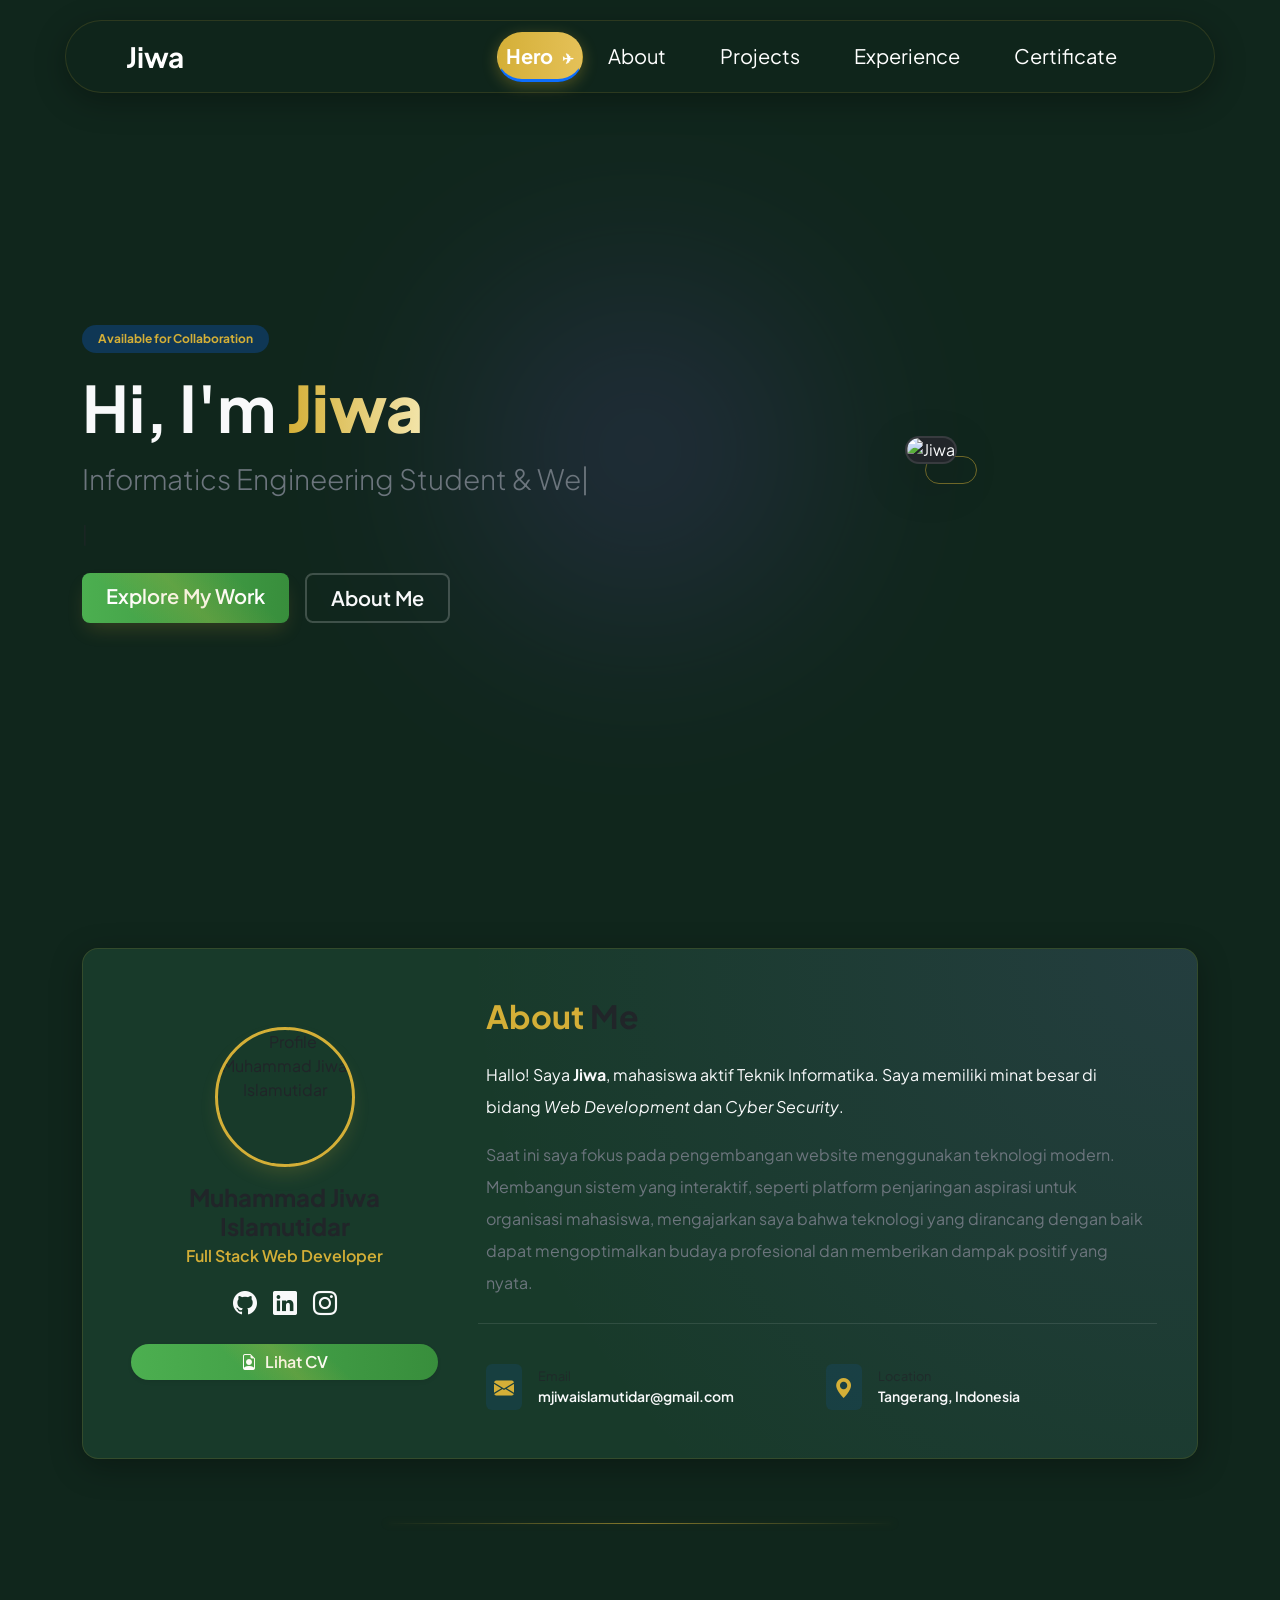
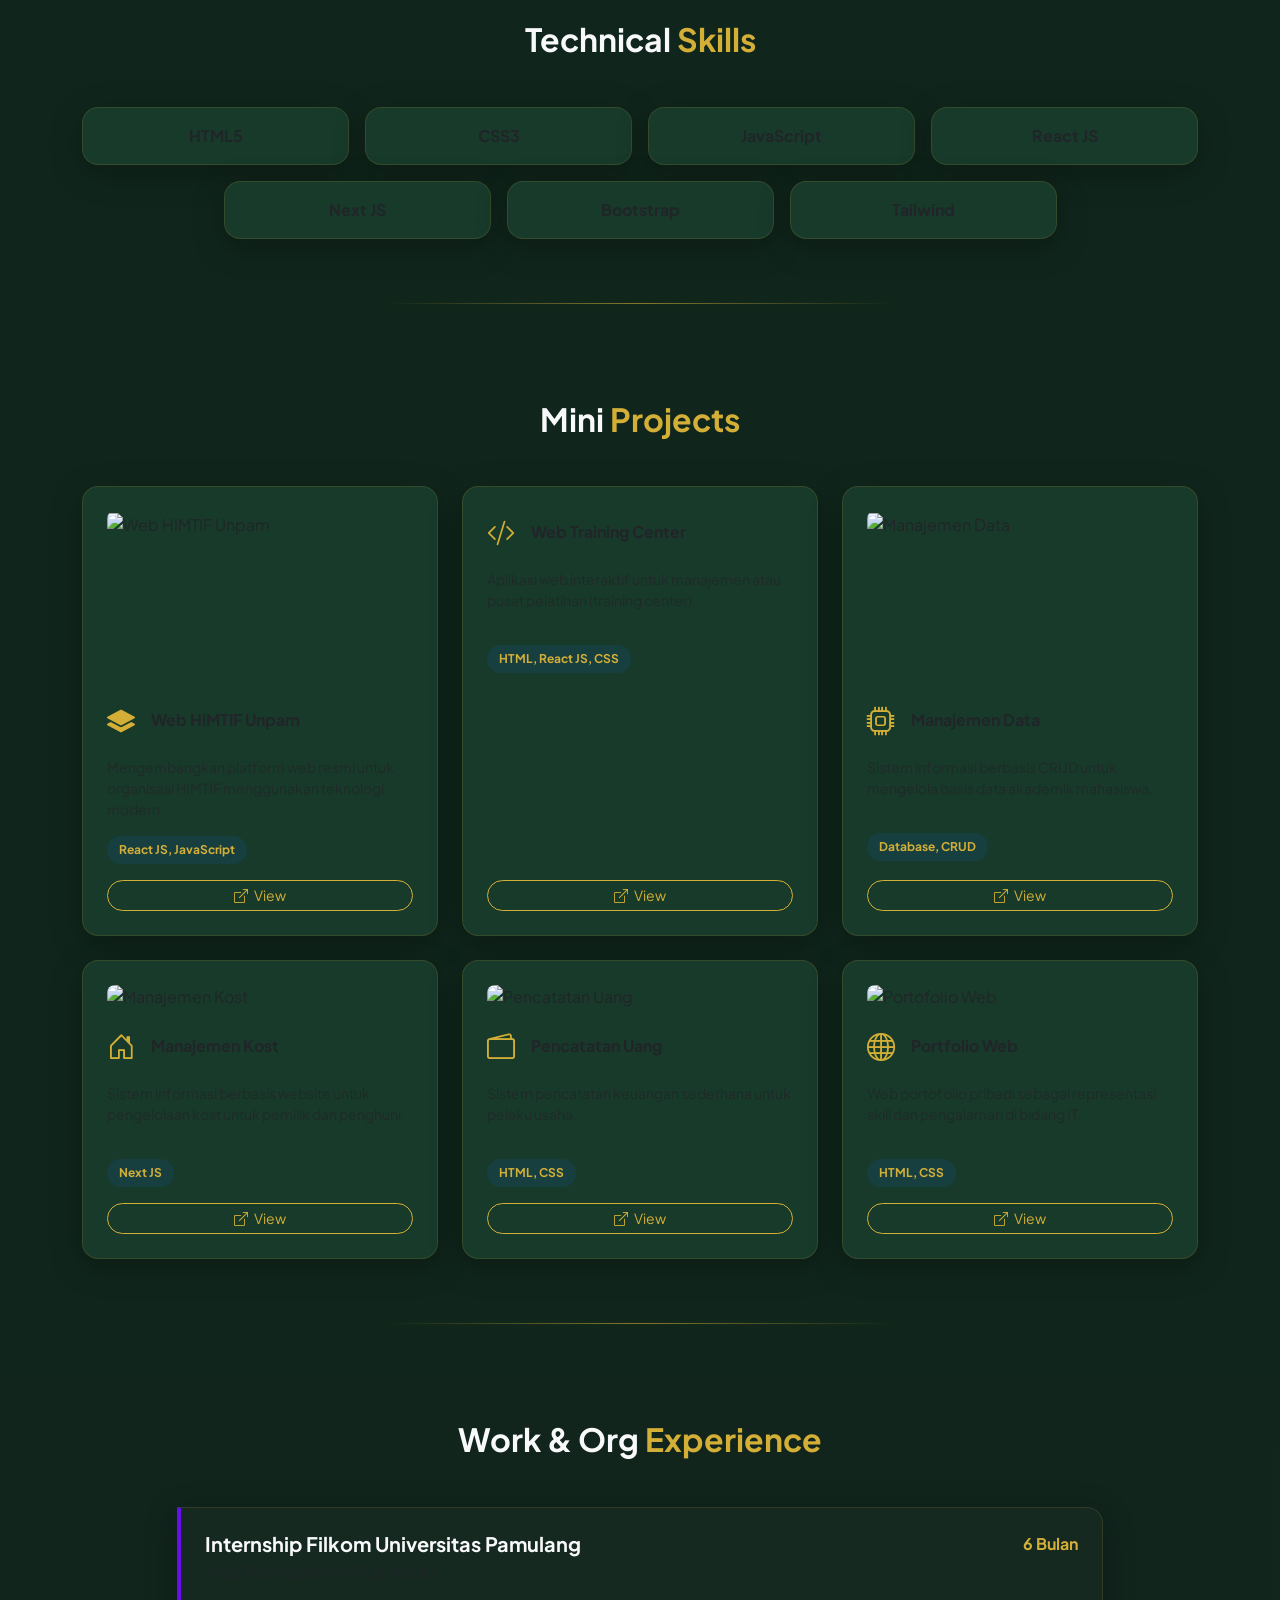
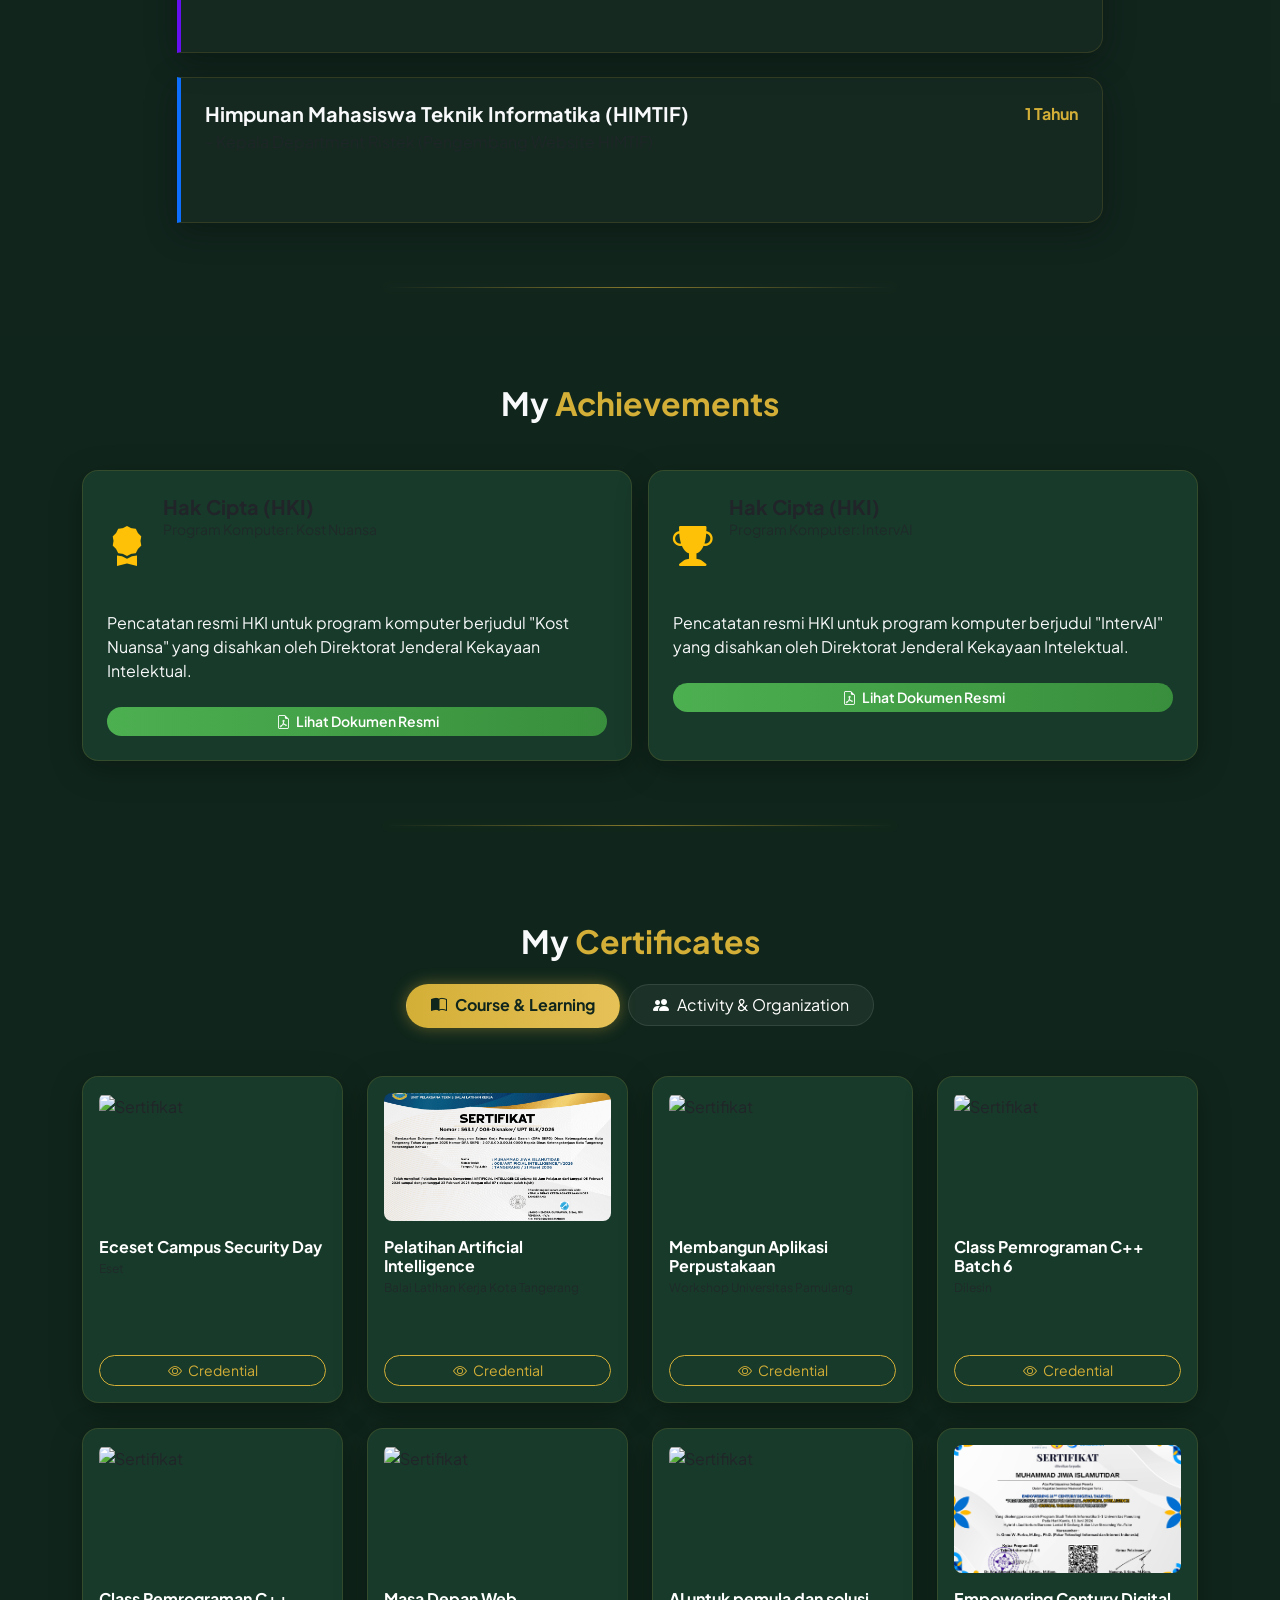
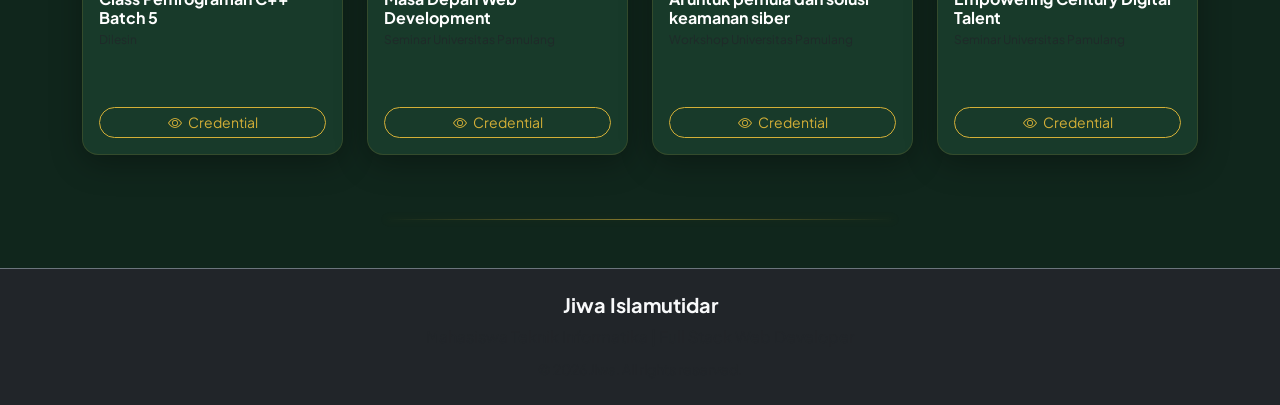
==== index.html @ 3f1ae032 "update" ====
<!DOCTYPE html>
<html lang="en">
<head>
    <script type="application/ld+json">
{
  "@context": "https://schema.org",
  "@type": "Person",
  "name": "Muhammad Jiwa Islamutidar",
  "url": "https://portfolio-jiwa.vercel.app/",
  "image": "https://portfolio-jiwa.vercel.app/images/foto-profil.jpg",
  "sameAs": [
    "https://www.linkedin.com/in/username-kamu",
    "https://github.com/Jiwa2",
    "https://instagram.com/username-kamu"
  ],
  "jobTitle": "Informatics Engineering Student & Web Developer",
  "worksFor": {
    "@type": "Organization",
    "name": "Universitas Pamulang"
  }
}
</script>
    <meta charset="UTF-8">
    <meta name="viewport" content="width=device-width, initial-scale=1.0">
    <meta name="description" content="Portofolio resmi Muhammad Jiwa Islamutidar, mahasiswa Teknik Informatika Universitas Pamulang. Menampilkan proyek web development, sertifikat, dan keahlian IT.">
    <meta name="keywords" content="Muhammad Jiwa Islamutidar, Portofolio Muhammad Jiwa Islamutidar, Web Developer, HIMTIF Unpam, Teknik Informatika">
    <title>Muhammad Jiwa Islamutidar</title>
    <link rel="icon" type="image/png" href="images/Jw.png">
    <link href="https://cdn.jsdelivr.net/npm/bootstrap@5.1.3/dist/css/bootstrap.min.css" rel="stylesheet" integrity="sha384-1BmE4kWBq78iYhFldvKuhfTAU6auU8tT94WrHftjDbrCEXSU1oBoqyl2QvZ6jIW3" crossorigin="anonymous">
    <link rel="stylesheet" href="https://cdnjs.cloudflare.com/ajax/libs/font-awesome/6.0.0/css/all.min.css">
    <link rel="stylesheet" href="https://cdn.jsdelivr.net/npm/bootstrap-icons@1.8.1/font/bootstrap-icons.css">  
    <link rel="preconnect" href="https://fonts.googleapis.com">
    <link rel="preconnect" href="https://fonts.gstatic.com" crossorigin>
    <link href="https://fonts.googleapis.com/css2?family=Plus+Jakarta+Sans:wght@300;400;500;600;700;800&display=swap" rel="stylesheet">
    <link rel="stylesheet" href="style.css">
    <link href="https://unpkg.com/aos@2.3.4/dist/aos.css" rel="stylesheet">
    
    <style>
        html {
            scroll-behavior: smooth;
        }
        body {
            background-color: #1a191d; /* Fallback warna gelap */
        }
        .nav-link.active {
            border-bottom: 3px solid #0d6efd;
            color: #fff !important;
        }
        .hero-text {
            animation: fadeInUp 1s ease-out;
        }
        .hero-img {
            animation: fadeInRight 1.5s ease-out;
        }
        @keyframes fadeInUp {
            from { opacity: 0; transform: translateY(30px); }
            to { opacity: 1; transform: translateY(0); }
        }
        @keyframes fadeInRight {
            from { opacity: 0; transform: translateX(30px); }
            to { opacity: 1; transform: translateX(0); }
        }
        .marquee-container {
            overflow: hidden;
            position: relative;
            width: 100%;
        }
        .marquee-content {
            display: flex;
            gap: 2rem;
            animation: scroll-left 12s linear infinite;
        }
        .marquee-content.reverse {
            animation: scroll-right 12s linear infinite;
        }
        .sertif-item {
            width: 300px;
            height: auto;
            border-radius: 12px;
            box-shadow: 0 4px 10px rgba(0,0,0,0.2);
            transition: transform 0.3s ease;
        }
        .sertif-item:hover {
            transform: scale(1.05);
        }
        @keyframes scroll-left {
            0% { transform: translateX(0%); }
            100% { transform: translateX(-50%); }
        }
        @keyframes scroll-right {
            0% { transform: translateX(-50%); }
            100% { transform: translateX(0%); }
        }
        .card-hover {
            transition: transform 0.3s ease, box-shadow 0.3s ease;
            background: rgba(255, 255, 255, 0.05);
            border: 1px solid rgba(255, 255, 255, 0.1);
            border-radius: 1rem;
        }
        .card-hover:hover {
            transform: translateY(-5px);
            box-shadow: 0 10px 30px rgba(13, 110, 253, 0.2);
            border-color: #0d6efd;
        }

    </style>
</head>
<body class="dark-theme text-light" data-bs-spy="scroll" data-bs-target="#navbar-example" data-bs-offset="100" tabindex="0">
<div id="progress-bar"></div>
    <nav id="navbar-example" class="navbar navbar-expand-lg navbar-dark fixed-top">
    <div class="container">
        <a class="navbar-brand fs-3 ms-md-4" href="/"><strong>Jiwa</strong></a>
        <button class="navbar-toggler" type="button" data-bs-toggle="collapse" data-bs-target="#navbarSupportedContent" aria-controls="navbarSupportedContent" aria-expanded="false" aria-label="Toggle navigation">
            <span class="navbar-toggler-icon"></span>
        </button>
        <div class="collapse navbar-collapse" id="navbarSupportedContent">
            <ul class="navbar-nav ms-auto mb-2 mb-lg-0 me-md-4">
                <li class="nav-item mx-2">
                    <a class="nav-link fs-5" href="#hero">Hero <span class="plane-icon">✈</span></a>
                </li>
                <li class="nav-item mx-2">
                    <a class="nav-link fs-5" href="#about">About <span class="plane-icon">✈</span></a>
                </li>
                <li class="nav-item mx-2">
                    <a class="nav-link fs-5" href="#projects">Projects <span class="plane-icon">✈</span></a>
                </li>
                <li class="nav-item mx-2">
                    <a class="nav-link fs-5" href="#experience">Experience <span class="plane-icon">✈</span></a>
                </li>
                <li class="nav-item mx-2">
                    <a class="nav-link fs-5" href="#sertificate">Certificate <span class="plane-icon">✈</span></a>
                </li>
                <!-- TOMBOL UBAH TEMA
                <button id="theme-toggle" class="btn border-0 p-2 ms-2">
                <i id="theme-icon" class="bi bi-moon-stars-fill text-warning"></i>
                </button>
                -->
            </ul>
        </div>
    </div>
</nav>

<section id="hero" class="min-vh-100 d-flex align-items-center position-relative overflow-hidden pt-5">
    <div class="position-absolute top-50 start-50 translate-middle" 
         style="width: 300px; height: 300px; background: #8b5cf6; filter: blur(120px); z-index: -1; opacity: 0.2; border-radius: 50%; pointer-events: none;">
    </div>

    <div class="container">
        <div class="row align-items-center text-center text-md-start g-5">
            <div class="col-md-6 hero-text" data-aos="fade-right" data-aos-duration="1000">
                <span class="badge bg-primary bg-opacity-25 text-primary px-3 py-2 mb-3 rounded-pill">Available for Collaboration</span>
                <h1 class="display-3 fw-bold mb-3">
                    Hi, I'm <span class="text-gradient">Jiwa</span>
                </h1>
                <h2 id="typed-title" class="h3 fw-light text-secondary mb-4"></h2>
               <p id="typed-text" class="lead text-muted mb-4 pe-md-5"></p>
                <div class="d-flex flex-column flex-sm-row gap-3 justify-content-center justify-content-md-start">
                    <a href="#projects" class="btn btn-primary btn-lg px-4 shadow-primary btn-glow">Explore My Work</a>
                    <a href="#about" class="btn btn-outline-light btn-lg px-4">About Me</a>
                </div>
            </div>
            
            <div class="col-md-6 text-center mt-5 mt-md-0" data-aos="fade-left" data-aos-duration="1000">
            <div class="position-relative d-inline-block">
                <div class="d-none d-md-block position-absolute top-0 start-0 w-100 h-100 border border-primary opacity-50 rounded-4" style="transform: translate(20px, 20px); z-index: -1;"></div>
                
                <img src="images/mukapakealmet.png" alt="Jiwa" class="img-fluid rounded-4 shadow-lg bg-dark" style="max-width: 250px; border: 2px solid rgba(255,255,255,0.1);">
            </div>
</div>
        </div>
    </div>
</section>

<section id="about" class="py-5 section-divider" data-aos="fade-up" data-aos-duration="1000">
    <div class="container">
        <!-- Menyatukan semuanya dalam 1 Glass Card -->
        <div class="card p-4 p-md-5 glass-card overflow-hidden position-relative">
            <!-- Dekorasi gradient opsional di dalam card -->
            <div class="position-absolute top-0 start-0 w-100 h-100" style="background: radial-gradient(circle at top right, rgba(139, 92, 246, 0.1), transparent 60%); z-index: 0;"></div>
            
            <div class="row g-4 g-lg-5 align-items-center position-relative" style="z-index: 1;">
                
                <!-- Bagian Kiri: Profil & CV (Compact di mobile, lebar di desktop) -->
                <div class="col-12 col-lg-4 text-center border-end-lg pb-4 pb-lg-0" style="border-color: rgba(255,255,255,0.1) !important;">
                    <img src="images/pakebatik.jpg" 
                         alt="Profile Muhammad Jiwa Islamutidar" 
                         class="rounded-circle mb-3 border border-primary border-3 shadow-primary mx-auto d-block" 
                         style="width: 140px; height: 140px; object-fit: cover;">
                    
                    <h4 class="fw-bold mb-1">Muhammad Jiwa Islamutidar</h4>
                    <p class="text-primary mb-3 fw-semibold">Full Stack Web Developer</p>
                    
                    <div class="d-flex justify-content-center gap-3 mb-4">
                        <a href="https://github.com/mjiwa" class="text-light fs-4"><i class="bi bi-github"></i></a>
                        <a href="https://www.linkedin.com/in/muhammad-jiwa-islamutidar" class="text-light fs-4"><i class="bi bi-linkedin"></i></a>
                        <a href="https://www.instagram.com/mjiwa_" class="text-light fs-4"><i class="bi bi-instagram"></i></a>
                    </div>
                    
                    <a href="images/CV - Muhammad Jiwa Islamutidar.pdf" target="_blank" class="btn btn-primary w-100 rounded-pill btn-glow shadow-sm">
                        <i class="bi bi-file-earmark-person me-2"></i>Lihat CV
                    </a>
                </div>

                <!-- Bagian Kanan: Teks Deskripsi & Kontak -->
                <div class="col-12 col-lg-8 text-center text-lg-start">
                    <h2 class="fw-bold mb-4">
                        <span class="text-primary">About</span> Me
                    </h2>
                    <div class="fs-6 lh-lg mb-4">
                        <p class="text-light">
                            Hallo! Saya <strong>Jiwa</strong>, mahasiswa aktif Teknik Informatika. Saya memiliki minat besar di bidang <em>Web Development</em> dan <em>Cyber Security</em>. 
                        </p>
                        <p class="text-secondary">
                            Saat ini saya fokus pada pengembangan website menggunakan teknologi modern. Membangun sistem yang interaktif, seperti platform penjaringan aspirasi untuk organisasi mahasiswa, mengajarkan saya bahwa teknologi yang dirancang dengan baik dapat mengoptimalkan budaya profesional dan memberikan dampak positif yang nyata.
                        </p>
                    </div>
                    
                    <!-- Info Kontak diletakkan rapi di bawah deskripsi -->
                    <div class="row g-3 text-start small border-top pt-4 mt-2" style="border-color: rgba(255,255,255,0.1) !important;">
                        <div class="col-12 col-sm-6">
                            <div class="d-flex align-items-center">
                                <div class="bg-primary bg-opacity-10 p-2 rounded text-primary me-3">
                                    <i class="bi bi-envelope-fill fs-5"></i>
                                </div>
                                <div>
                                    <span class="text-muted d-block" style="font-size: 0.8rem;">Email</span>
                                    <span class="fw-semibold text-light">mjiwaislamutidar@gmail.com</span>
                                </div>
                            </div>
                        </div>
                        <div class="col-12 col-sm-6">
                            <div class="d-flex align-items-center mt-3 mt-sm-0">
                                <div class="bg-primary bg-opacity-10 p-2 rounded text-primary me-3">
                                    <i class="bi bi-geo-alt-fill fs-5"></i>
                                </div>
                                <div>
                                    <span class="text-muted d-block" style="font-size: 0.8rem;">Location</span>
                                    <span class="fw-semibold text-light">Tangerang, Indonesia</span>
                                </div>
                            </div>
                        </div>
                    </div>
                </div>
                
            </div>
        </div>
    </div>
</section>

<section id="skills" class="py-5 section-divider">
    <div class="container">
        <h2 class="fw-bold text-center mb-5">Technical <span class="text-primary">Skills</span></h2>
        <div class="row g-3 justify-content-center">
            <div class="col-6 col-md-3"><div class="card glass-card skill-card p-3 text-center fw-bold">HTML5</div></div>
            <div class="col-6 col-md-3"><div class="card glass-card skill-card p-3 text-center fw-bold">CSS3</div></div>
            <div class="col-6 col-md-3"><div class="card glass-card skill-card p-3 text-center fw-bold">JavaScript</div></div>
            <div class="col-6 col-md-3"><div class="card glass-card skill-card p-3 text-center fw-bold">React JS</div></div>
            <div class="col-6 col-md-3"><div class="card glass-card skill-card p-3 text-center fw-bold">Next JS</div></div>
            <div class="col-6 col-md-3"><div class="card glass-card skill-card p-3 text-center fw-bold">Bootstrap</div></div>
            <div class="col-6 col-md-3"><div class="card glass-card skill-card p-3 text-center fw-bold">Tailwind</div></div>
        </div>
    </div>
</section>

<section id="projects" class="py-5 section-divider">
    <div class="container">
        <h2 class="fw-bold text-center mb-5" data-aos="fade-up" data-aos-duration="1000">Mini <span class="text-primary">Projects</span></h2>
        
        <div class="row g-2 g-md-4">
            
            <div class="col-6 col-md-6 col-lg-4" data-aos="fade-up" data-aos-delay="100" data-aos-duration="1000">
                <div class="card p-3 p-md-4 h-100 glass-card d-flex flex-column justify-content-between" data-tilt data-tilt-max="6" data-tilt-glare="true" data-tilt-max-glare="0.15">
                    <div>
                        
                        <div class="project-img-wrapper">
                            <img src="images/himtif.png" alt="Web HIMTIF Unpam">
                        </div>

                        <div class="d-flex align-items-center mb-3">
                            <i class="bi bi-layers-fill text-primary fs-3 me-2 me-md-3"></i>
                            <h5 class="fw-bold mb-0 fs-6 fs-md-5">Web HIMTIF Unpam</h5>
                        </div>
                        <p class="text-muted small d-none d-sm-block">Mengembangkan platform web resmi untuk organisasi HIMTIF menggunakan teknologi modern.</p>
                        <span class="badge bg-primary bg-opacity-10 text-primary mb-3 small-badge">React JS, JavaScript</span>
                    </div>
                    <a href="https://himtifunpam.com/" target="_blank" class="btn btn-outline-primary btn-sm rounded-pill px-2 px-md-3">
                        <i class="bi bi-box-arrow-up-right me-1"></i> View
                    </a>
                </div>
            </div>

            <div class="col-6 col-md-6 col-lg-4" data-aos="fade-up" data-aos-delay="200" data-aos-duration="1000">
                <div class="card p-3 p-md-4 h-100 glass-card d-flex flex-column justify-content-between" data-tilt data-tilt-max="6" data-tilt-glare="true" data-tilt-max-glare="0.15">
                    <div>
                        <div class="d-flex align-items-center mb-3">
                            <i class="bi bi-code-slash text-primary fs-3 me-2 me-md-3"></i>
                            <h5 class="fw-bold mb-0 fs-6 fs-md-5">Web Training Center</h5>
                        </div>
                        <p class="text-muted small d-none d-sm-block">Aplikasi web interaktif untuk manajemen atau pusat pelatihan (training center).</p>
                        <span class="badge bg-primary bg-opacity-10 text-primary mb-3 small-badge">HTML, React JS, CSS</span>
                    </div>
                    <a href="#" target="_blank" class="btn btn-outline-primary btn-sm rounded-pill px-2 px-md-3">
                        <i class="bi bi-box-arrow-up-right me-1"></i> View
                    </a>
                </div>
            </div>

            <div class="col-6 col-md-6 col-lg-4" data-aos="fade-up" data-aos-delay="300" data-aos-duration="1000">
                <div class="card p-3 p-md-4 h-100 glass-card d-flex flex-column justify-content-between" data-tilt data-tilt-max="6" data-tilt-glare="true" data-tilt-max-glare="0.15">
                    <div>

                        <div class="project-img-wrapper">
                            <img src="images/MANAJEMEN DATA.png" alt="Manajemen Data">
                        </div>
                        <div class="d-flex align-items-center mb-3">
                            <i class="bi bi-cpu text-primary fs-3 me-2 me-md-3"></i>
                            <h5 class="fw-bold mb-0 fs-6 fs-md-5">Manajemen Data</h5>
                        </div>
                        <p class="text-muted small d-none d-sm-block">Sistem informasi berbasis CRUD untuk mengelola basis data akademik mahasiswa.</p>
                        <span class="badge bg-primary bg-opacity-10 text-primary mb-3 small-badge">Database, CRUD</span>
                    </div>
                    <a href="https://sistem-manajemen-mahasiswa-eqnx.vercel.app/" target="_blank" class="btn btn-outline-primary btn-sm rounded-pill px-2 px-md-3">
                        <i class="bi bi-box-arrow-up-right me-1"></i> View
                    </a>
                </div>
            </div>

            <div class="col-6 col-md-6 col-lg-4" data-aos="fade-up" data-aos-delay="100" data-aos-duration="1000">
                <div class="card p-3 p-md-4 h-100 glass-card d-flex flex-column justify-content-between" data-tilt data-tilt-max="6" data-tilt-glare="true" data-tilt-max-glare="0.15">
                    <div>
                        <div>
                            <img src="images/manajemen kost.png" alt="Manajemen Kost" class="img-fluid mb-3 rounded-3">
                        </div>
                        <div class="d-flex align-items-center mb-3">
                            <i class="bi bi-house-door text-primary fs-3 me-2 me-md-3"></i>
                            <h5 class="fw-bold mb-0 fs-6 fs-md-5">Manajemen Kost</h5>
                        </div>
                        <p class="text-muted small d-none d-sm-block">Sistem informasi berbasis website untuk pengelolaan kost untuk pemilik dan penghuni.</p>
                        <span class="badge bg-primary bg-opacity-10 text-primary mb-3 small-badge">Next JS</span>
                    </div>
                    <a href="https://project-kost.vercel.app" target="_blank" class="btn btn-outline-primary btn-sm rounded-pill px-2 px-md-3">
                        <i class="bi bi-box-arrow-up-right me-1"></i> View
                    </a>
                </div>
            </div>

            <div class="col-6 col-md-6 col-lg-4" data-aos="fade-up" data-aos-delay="200" data-aos-duration="1000">
                <div class="card p-3 p-md-4 h-100 glass-card d-flex flex-column justify-content-between" data-tilt data-tilt-max="6" data-tilt-glare="true" data-tilt-max-glare="0.15">
                    <div>
                        <div>
                            <img src="images/manajemen keuangan.png" alt="Pencatatan Uang" class="img-fluid mb-3 rounded-3">
                        </div>
                        <div class="d-flex align-items-center mb-3">
                            <i class="bi bi-wallet2 text-primary fs-3 me-2 me-md-3"></i>
                            <h5 class="fw-bold mb-0 fs-6 fs-md-5">Pencatatan Uang</h5>
                        </div>
                        <p class="text-muted small d-none d-sm-block">Sistem pencatatan keuangan sederhana untuk pelaku usaha.</p>
                        <span class="badge bg-primary bg-opacity-10 text-primary mb-3 small-badge">HTML, CSS</span>
                    </div>
                    <a href="https://manajemen-mahasiswa-auce.vercel.app/" target="_blank" class="btn btn-outline-primary btn-sm rounded-pill px-2 px-md-3">
                        <i class="bi bi-box-arrow-up-right me-1"></i> View
                    </a>
                </div>
            </div>

            <div class="col-6 col-md-6 col-lg-4" data-aos="fade-up" data-aos-delay="300" data-aos-duration="1000">
                <div class="card p-3 p-md-4 h-100 glass-card d-flex flex-column justify-content-between" data-tilt data-tilt-max="6" data-tilt-glare="true" data-tilt-max-glare="0.15">
                    <div>
                        <div>
                            <img src="images/portofolio.png" alt="Portofolio Web" class="img-fluid mb-3 rounded-3">
                        </div>
                        <div class="d-flex align-items-center mb-3">
                            <i class="bi bi-globe text-primary fs-3 me-2 me-md-3"></i>
                            <h5 class="fw-bold mb-0 fs-6 fs-md-5">Portfolio Web</h5>
                        </div>
                        <p class="text-muted small d-none d-sm-block">Web portofolio pribadi sebagai representasi skill dan pengalaman di bidang IT.</p>
                        <span class="badge bg-primary bg-opacity-10 text-primary mb-3 small-badge">HTML, CSS</span>
                    </div>
                    <a href="https://portfolio-jiwa.vercel.app/" target="_blank" class="btn btn-outline-primary btn-sm rounded-pill px-2 px-md-3">
                        <i class="bi bi-box-arrow-up-right me-1"></i> View
                    </a>
                </div>
            </div>

        </div>
    </div>
</section>    

<section id="experience" class="py-5 bg-opacity-10 bg-dark shadow-inner section-divider" style="background-color: #151417;">
    <div class="container">
        <h2 class="fw-bold text-center mb-5">Work & Org <span class="text-primary">Experience</span></h2>
        <div class="row g-4 justify-content-center">
            <div class="col-md-10">
                <div class="card p-4 mb-4" style="background: rgba(255,255,255,0.02); border-left: 4px solid #6610f2; border-radius: 0 1rem 1rem 0;">
                    <div class="d-flex justify-content-between flex-wrap">
                        <h5 class="fw-bold text-light mb-1">Internship Filkom Universitas Pamulang</h5>
                        <span class="text-primary fw-bold">6 Bulan</span>
                    </div>
                    <p class="text-muted italic mb-2">Web Development (Full Stack)</p>
                </div>
                <div class="card p-4" style="background: rgba(255,255,255,0.02); border-left: 4px solid #0d6efd; border-radius: 0 1rem 1rem 0;">
                    <div class="d-flex justify-content-between flex-wrap">
                        <h5 class="fw-bold text-light mb-1">Himpunan Mahasiswa Teknik Informatika (HIMTIF)</h5>
                        <span class="text-primary fw-bold">1 Tahun</span>
                    </div>
                    <p class="text-muted italic mb-2">- Kepala Department Ristek (Pengembang Website HIMTIF)</p>
                </div>
            </div>
        </div>
    </div>
</section>

<section id="achievment" class="py-5 section-divider" data-aos="fade-up" data-aos-duration="1000">
    <div class="container">
        <h2 class="text-center mb-5 fw-bold">My <span class="text-primary">Achievements</span></h2>
        
        <!-- Perbaikan 1: Gunakan g-3 atau g-4 untuk jarak antar card saat sebelahan -->
        <div class="row justify-content-center g-3">
            
            <!-- CARD 1: Masuk ke kolom pertama -->
            <div class="col-12 col-md-6">
                <div class="card glass-card p-4 border-primary h-100">
                    <div class="d-flex align-items-center mb-3">
                        <i class="bi bi-award-fill text-warning fs-1 me-3"></i>
                        <div>
                            <h5 class="fw-bold mb-0">Hak Cipta (HKI)</h5>
                            <p class="text-muted small">Program Komputer: Kost Nuansa</p>
                        </div>
                    </div>
                    <p class="text-light">
                        Pencatatan resmi HKI untuk program komputer berjudul "Kost Nuansa" yang disahkan oleh Direktorat Jenderal Kekayaan Intelektual.
                    </p>
                    <a href="images/haki.pdf" target="_blank" class="btn btn-primary btn-sm rounded-pill mt-2">
                        <i class="bi bi-file-earmark-pdf me-1"></i> Lihat Dokumen Resmi
                    </a>
                </div>
            </div>

            <!-- CARD 2: Masuk ke kolom kedua (Ganti mt-4 jadi h-100 agar tinggi card sejajar otomatis) -->
            <div class="col-12 col-md-6">
                <div class="card glass-card p-4 border-primary h-100">
                    <div class="d-flex align-items-center mb-3">
                        <i class="bi bi-trophy-fill text-warning fs-1 me-3"></i>
                        <div>
                            <h5 class="fw-bold mb-0">Hak Cipta (HKI)</h5>
                            <p class="text-muted small">Program Komputer: IntervAI</p>
                        </div>
                    </div>
                    <p class="text-light">
                        Pencatatan resmi HKI untuk program komputer berjudul "IntervAI" yang disahkan oleh Direktorat Jenderal Kekayaan Intelektual.
                    </p>
                    <a href="images/intervai.pdf" target="_blank" class="btn btn-primary btn-sm rounded-pill mt-2">
                        <i class="bi bi-file-earmark-pdf me-1"></i> Lihat Dokumen Resmi
                    </a>
                </div>
            </div>

        </div>
    </div>
</section>

<section id="sertificate" class="py-5 section-divider">
    <div class="container">
        <h2 class="text-center mb-4 fw-bold" data-aos="fade-up" data-aos-duration="1000">My <span class="text-primary">Certificates</span></h2>
        
        <ul class="nav nav-pills justify-content-center mb-5 gap-2" id="certTab" role="tablist" data-aos="fade-up" data-aos-delay="100" data-aos-duration="1000">
            <li class="nav-item" role="presentation">
                <button class="nav-link active rounded-pill px-4" id="learning-tab" data-bs-toggle="tab" data-bs-target="#learning" type="button" role="tab" aria-controls="learning" aria-selected="true">
                    <i class="bi bi-book-half me-2"></i>Course & Learning
                </button>
            </li>
            <li class="nav-item" role="presentation">
                <button class="nav-link rounded-pill px-4" id="activity-tab" data-bs-toggle="tab" data-bs-target="#activity" type="button" role="tab" aria-controls="activity" aria-selected="false">
                    <i class="bi bi-people-fill me-2"></i>Activity & Organization
                </button>
            </li>
        </ul>

        <div class="tab-content" id="certTabContent">
            
            <div class="tab-pane fade show active" id="learning" role="tabpanel" aria-labelledby="learning-tab">
                <div class="row g-3 g-md-4">
                    
                    <div class="col-6 col-md-4 col-lg-3" data-aos="zoom-in-up" data-aos-delay="100" data-aos-duration="1000">
                        <div class="card p-3 h-100 glass-card d-flex flex-column justify-content-between" data-tilt data-tilt-max="6" data-tilt-glare="true" data-tilt-max-glare="0.15">
                            <div>
                                <div class="project-img-wrapper">
                                    <img src="images/eceset.png" alt="Sertifikat">
                                </div>
                                <h6 class="fw-bold mb-1 fs-6 text-white">Eceset Campus Security Day</h6>
                                <p class="text-muted small mb-2" style="font-size: 0.75rem;">Eset</p>
                            </div>
                                <button class="btn btn-outline-primary btn-sm rounded-pill w-100 mt-2" data-bs-toggle="modal" data-bs-target="#sertifModal" data-bs-img="images/eceset.png">
                                    <i class="bi bi-eye me-1"></i> Credential
                                </button>
                        </div>
                    </div>

                    <div class="col-6 col-md-4 col-lg-3" data-aos="zoom-in-up" data-aos-delay="100" data-aos-duration="1000">
                        <div class="card p-3 h-100 glass-card d-flex flex-column justify-content-between" data-tilt data-tilt-max="6" data-tilt-glare="true" data-tilt-max-glare="0.15">
                            <div>
                                <div class="project-img-wrapper">
                                    <img src="images/BLK.png" alt="Sertifikat">
                                </div>
                                <h6 class="fw-bold mb-1 fs-6 text-white">Pelatihan Artificial Intelligence</h6>
                                <p class="text-muted small mb-2" style="font-size: 0.75rem;">Balai Latihan Kerja Kota Tangerang</p>
                            </div>
                                <button class="btn btn-outline-primary btn-sm rounded-pill w-100 mt-2" data-bs-toggle="modal" data-bs-target="#sertifModal" data-bs-img="images/BLK.png">
                                    <i class="bi bi-eye me-1"></i> Credential
                                </button>
                        </div>
                    </div>

                    <div class="col-6 col-md-4 col-lg-3" data-aos="zoom-in-up" data-aos-delay="200" data-aos-duration="1000">
                        <div class="card p-3 h-100 glass-card d-flex flex-column justify-content-between" data-tilt data-tilt-max="6" data-tilt-glare="true" data-tilt-max-glare="0.15">
                            <div>
                                <div class="project-img-wrapper">
                                    <img src="images/perpus.jpg" alt="Sertifikat">
                                </div>
                                <h6 class="fw-bold mb-1 fs-6 text-white">Membangun Aplikasi Perpustakaan</h6>
                                <p class="text-muted small mb-2" style="font-size: 0.75rem;">Workshop Universitas Pamulang</p>
                            </div>
                            <button class="btn btn-outline-primary btn-sm rounded-pill w-100 mt-2" data-bs-toggle="modal" data-bs-target="#sertifModal" data-bs-img="images/perpus.jpg">
                                 <i class="bi bi-eye me-1"></i> Credential
                            </button>
                        </div>
                    </div>

                    <div class="col-6 col-md-4 col-lg-3" data-aos="zoom-in-up" data-aos-delay="200" data-aos-duration="1000">
                        <div class="card p-3 h-100 glass-card d-flex flex-column justify-content-between" data-tilt data-tilt-max="6" data-tilt-glare="true" data-tilt-max-glare="0.15">
                            <div>
                                <div class="project-img-wrapper">
                                    <img src="images/sertif2.jpg" alt="Sertifikat">
                                </div>
                                <h6 class="fw-bold mb-1 fs-6 text-white">Class Pemrograman C++ Batch 6</h6>
                                <p class="text-muted small mb-2" style="font-size: 0.75rem;">Dilesin</p>
                            </div>
                            <button class="btn btn-outline-primary btn-sm rounded-pill w-100 mt-2" data-bs-toggle="modal" data-bs-target="#sertifModal" data-bs-img="images/sertif2.jpg">
                                 <i class="bi bi-eye me-1"></i> Credential
                            </button>
                        </div>
                    </div>

                    <div class="col-6 col-md-4 col-lg-3" data-aos="zoom-in-up" data-aos-delay="200" data-aos-duration="1000">
                        <div class="card p-3 h-100 glass-card d-flex flex-column justify-content-between" data-tilt data-tilt-max="6" data-tilt-glare="true" data-tilt-max-glare="0.15">
                            <div>
                                <div class="project-img-wrapper">
                                    <img src="images/sertifcplusplus.jpg" alt="Sertifikat">
                                </div>
                                <h6 class="fw-bold mb-1 fs-6 text-white">Class Pemrograman C++ Batch 5</h6>
                                <p class="text-muted small mb-2" style="font-size: 0.75rem;">Dilesin</p>
                            </div>
                            <button class="btn btn-outline-primary btn-sm rounded-pill w-100 mt-2" data-bs-toggle="modal" data-bs-target="#sertifModal" data-bs-img="images/sertifcplusplus.jpg">
                                <i class="bi bi-eye me-1"></i> Credential
                            </button>
                        </div>
                    </div>

                    <div class="col-6 col-md-4 col-lg-3" data-aos="zoom-in-up" data-aos-delay="200" data-aos-duration="1000">
                        <div class="card p-3 h-100 glass-card d-flex flex-column justify-content-between" data-tilt data-tilt-max="6" data-tilt-glare="true" data-tilt-max-glare="0.15">
                            <div>
                                <div class="project-img-wrapper">
                                    <img src="images/ssemt2.jpg" alt="Sertifikat">
                                </div>
                                <h6 class="fw-bold mb-1 fs-6 text-white">Masa Depan Web Development</h6>
                                <p class="text-muted small mb-2" style="font-size: 0.75rem;">Seminar Universitas Pamulang</p>
                            </div>
                            <button class="btn btn-outline-primary btn-sm rounded-pill w-100 mt-2" data-bs-toggle="modal" data-bs-target="#sertifModal" data-bs-img="images/ssemt2.jpg">
                                <i class="bi bi-eye me-1"></i> Credential
                            </button>
                        </div>
                    </div>

                    <div class="col-6 col-md-4 col-lg-3" data-aos="zoom-in-up" data-aos-delay="200" data-aos-duration="1000">
                        <div class="card p-3 h-100 glass-card d-flex flex-column justify-content-between" data-tilt data-tilt-max="6" data-tilt-glare="true" data-tilt-max-glare="0.15">
                            <div>
                                <div class="project-img-wrapper">
                                    <img src="images/workshopsemt1.jpg" alt="Sertifikat">
                                </div>
                                <h6 class="fw-bold mb-1 fs-6 text-white">AI untuk pemula dan solusi keamanan siber</h6>
                                <p class="text-muted small mb-2" style="font-size: 0.75rem;">Workshop Universitas Pamulang</p>
                            </div>
                            <button class="btn btn-outline-primary btn-sm rounded-pill w-100 mt-2" data-bs-toggle="modal" data-bs-target="#sertifModal" data-bs-img="images/workshopsemt1.jpg">
                                <i class="bi bi-eye me-1"></i> Credential
                            </button>
                        </div>
                    </div>

                    <div class="col-6 col-md-4 col-lg-3" data-aos="zoom-in-up" data-aos-delay="200" data-aos-duration="1000">
                        <div class="card p-3 h-100 glass-card d-flex flex-column justify-content-between" data-tilt data-tilt-max="6" data-tilt-glare="true" data-tilt-max-glare="0.15">
                            <div>
                                <div class="project-img-wrapper">
                                    <img src="images/sem4.png" alt="Sertifikat">
                                </div>
                                <h6 class="fw-bold mb-1 fs-6 text-white">Empowering Century Digital Talent</h6>
                                <p class="text-muted small mb-2" style="font-size: 0.75rem;">Seminar Universitas Pamulang</p>
                            </div>
                            <button class="btn btn-outline-primary btn-sm rounded-pill w-100 mt-2" data-bs-toggle="modal" data-bs-target="#sertifModal" data-bs-img="images/sem4.png">
                                 <i class="bi bi-eye me-1"></i> Credential
                            </button>
                        </div>
                    </div>

                </div>
            </div>

            <div class="tab-pane fade" id="activity" role="tabpanel" aria-labelledby="activity-tab">
                <div class="row g-3 g-md-4">
                    
                    <div class="col-6 col-md-4 col-lg-3">
                        <div class="card p-3 h-100 glass-card d-flex flex-column justify-content-between" data-tilt data-tilt-max="6" data-tilt-glare="true" data-tilt-max-glare="0.15">
                            <div>
                                <div class="project-img-wrapper">
                                    <img src="images/hackaton 2025.png" alt="Sertifikat">
                                </div>
                                <h6 class="fw-bold mb-1 fs-6 text-white">Panitia Hackaton 2025</h6>
                                <p class="text-muted small mb-2" style="font-size: 0.75rem;">HIMTIF Universitas Pamulang</p>
                            </div>
                            <button class="btn btn-outline-primary btn-sm rounded-pill w-100 mt-2" data-bs-toggle="modal" data-bs-target="#sertifModal" data-bs-img="images/hackaton 2025.png">
                                <i class="bi bi-eye me-1"></i> Credential
                            </button>
                        </div>
                    </div>

                    <div class="col-6 col-md-4 col-lg-3">
                        <div class="card p-3 h-100 glass-card d-flex flex-column justify-content-between" data-tilt data-tilt-max="6" data-tilt-glare="true" data-tilt-max-glare="0.15">
                            <div>
                                <div class="project-img-wrapper">
                                    <img src="images/hackathon 2026.png" alt="Sertifikat">
                                </div>
                                <h6 class="fw-bold mb-1 fs-6 text-white">Panitia Hackathon 2026</h6>
                                <p class="text-muted small mb-2" style="font-size: 0.75rem;">HIMTIF Universitas Pamulang</p>
                            </div>
                            <button class="btn btn-outline-primary btn-sm rounded-pill w-100 mt-2" data-bs-toggle="modal" data-bs-target="#sertifModal" data-bs-img="images/hackathon 2026.png">
                                <i class="bi bi-eye me-1"></i> Credential
                            </button>
                        </div>
                    </div>

                    <div class="col-6 col-md-4 col-lg-3">
                        <div class="card p-3 h-100 glass-card d-flex flex-column justify-content-between" data-tilt data-tilt-max="6" data-tilt-glare="true" data-tilt-max-glare="0.15">
                            <div>
                                <div class="project-img-wrapper">
                                    <img src="images/rudistif 2025.png" alt="Sertifikat">
                                </div>
                                <h6 class="fw-bold mb-1 fs-6 text-white">Panitia Ruang Diskusi HIMTIF 2025</h6>
                                <p class="text-muted small mb-2" style="font-size: 0.75rem;">HIMTIF Universitas Pamulang</p>
                            </div>
                            <button class="btn btn-outline-primary btn-sm rounded-pill w-100 mt-2" data-bs-toggle="modal" data-bs-target="#sertifModal" data-bs-img="images/rudistif 2025.png">
                                 <i class="bi bi-eye me-1"></i> Credential
                            </button>
                        </div>
                    </div>

                    <div class="col-6 col-md-4 col-lg-3">
                        <div class="card p-3 h-100 glass-card d-flex flex-column justify-content-between" data-tilt data-tilt-max="6" data-tilt-glare="true" data-tilt-max-glare="0.15">
                            <div>
                                <div class="project-img-wrapper">
                                    <img src="images/peserta rudistif.png" alt="Sertifikat">
                                </div>
                                <h6 class="fw-bold mb-1 fs-6 text-white">Peserta Ruang Diskusi HIMTIF 2024</h6>
                                <p class="text-muted small mb-2" style="font-size: 0.75rem;">HIMTIF Universitas Pamulang</p>
                            </div>
                            <button class="btn btn-outline-primary btn-sm rounded-pill w-100 mt-2" data-bs-toggle="modal" data-bs-target="#sertifModal" data-bs-img="images/peserta rudistif.png">
                                <i class="bi bi-eye me-1"></i> Credential
                            </button>
                        </div>
                    </div>

                    <div class="col-6 col-md-4 col-lg-3">
                        <div class="card p-3 h-100 glass-card d-flex flex-column justify-content-between" data-tilt data-tilt-max="6" data-tilt-glare="true" data-tilt-max-glare="0.15">
                            <div>
                                <div class="project-img-wrapper">
                                    <img src="images/DNL.png" alt="Sertifikat">
                                </div>
                                <h6 class="fw-bold mb-1 fs-6 text-white">Panitia DNL 2025</h6>
                                <p class="text-muted small mb-2" style="font-size: 0.75rem;">HIMTIF Universitas Pamulang</p>
                            </div>
                            <button class="btn btn-outline-primary btn-sm rounded-pill w-100 mt-2" data-bs-toggle="modal" data-bs-target="#sertifModal" data-bs-img="images/DNL.png">
                                <i class="bi bi-eye me-1"></i> Credential
                            </button>
                        </div>
                    </div>

                </div>
            </div>

        </div>
    </div>

</section>

<div class="modal fade" id="sertifModal" tabindex="-1" aria-hidden="true" >
    <div class="modal-dialog modal-lg modal-dialog-centered">
        <div class="modal-content bg-dark border-0">
            <div class="modal-header border-0"><button type="button" class="btn-close btn-close-white" data-bs-dismiss="modal"></button></div>
            <div class="modal-body text-center"><img src="" id="modalImage" class="img-fluid" alt="Sertifikat Besar"></div>
        </div>
    </div>
</div>

<!-- Footer tetap di sini -->
<footer class="bg-dark text-light py-4 border-top border-secondary">
    <div class="container text-center">
        <h5 class="fw-bold">Jiwa Islamutidar</h5>
        <p class="mb-2 text-muted">Mahasiswa Teknik Informatika | Full Stack Web Developer</p>
        <small class="text-muted">&copy; 2026 Jiwa. All rights reserved.</small>
    </div>
</footer>

<!-- SEMUA SCRIPT DIJADIKAN SATU DI SINI -->
<script src="https://cdn.jsdelivr.net/npm/bootstrap@5.1.3/dist/js/bootstrap.bundle.min.js" integrity="sha384-ka7Sk0Gln4gmtz2MlQnikT1wXgYsOg+OMhuP+IlRH9sENBO0LRn5q+8nbTov4+1p" crossorigin="anonymous"></script>
<script src="https://unpkg.com/aos@2.3.4/dist/aos.js"></script>
<script src="https://unpkg.com/@studio-freight/lenis@1.0.33/dist/lenis.min.js"></script> 
<script src="https://cdnjs.cloudflare.com/ajax/libs/vanilla-tilt/1.8.1/vanilla-tilt.min.js"></script>

<script>
    const currentTheme = localStorage.getItem('theme') || 'dark';
    document.documentElement.setAttribute('data-theme', currentTheme);

    document.addEventListener('DOMContentLoaded', function () {
        const toggleBtn = document.getElementById('theme-toggle');
        const toggleIcon = document.getElementById('theme-icon');

        if (currentTheme === 'light' && toggleIcon) {
            toggleIcon.classList.replace('bi-moon-stars-fill', 'bi-sun-fill');
        }

        if (toggleBtn) {
            toggleBtn.addEventListener('click', () => {
                let theme = document.documentElement.getAttribute('data-theme');
                if (theme === 'dark') {
                    document.documentElement.setAttribute('data-theme', 'light');
                    localStorage.setItem('theme', 'light');
                    if (toggleIcon) toggleIcon.classList.replace('bi-moon-stars-fill', 'bi-sun-fill');
                } else {
                    document.documentElement.setAttribute('data-theme', 'dark');
                    localStorage.setItem('theme', 'dark');
                    if (toggleIcon) toggleIcon.classList.replace('bi-sun-fill', 'bi-moon-stars-fill');
                }
            });
        }

        AOS.init({ 
            duration: 900, 
            once: false,
            mirror: true,    
            offset: 80,    
            easing: 'ease-out-cubic'
        });
        

        const sertifModal = document.getElementById('sertifModal');
        if (sertifModal) {
            sertifModal.addEventListener('show.bs.modal', function (event) {
                const button = event.relatedTarget;
                const imgSrc = button.getAttribute('data-bs-img');
                document.getElementById('modalImage').src = imgSrc;
            });
        }

        const navLinks = document.querySelectorAll('.nav-link');
        navLinks.forEach(link => {
            link.addEventListener('click', function () {
                navLinks.forEach(nav => nav.classList.remove('active'));
                this.classList.add('active');
            });
        });

        new bootstrap.ScrollSpy(document.body, {
            target: '#navbar-example',
            offset: 100
        });

        function typeWriter(elementId, text, speed) {
            let i = 0;
            const el = document.getElementById(elementId);
            if (!el) return;
            function type() {
                if (i < text.length) {
                    el.innerHTML += text.charAt(i);
                    i++;
                    setTimeout(type, speed);
                }
            }
            type();
        }

        const title = "Informatics Engineering Student & Web Developer";
        const desc = "Membangun solusi digital yang efisien dengan perpaduan desain modern dan kode yang bersih. Fokus pada pengembangan web, optimasi performa, dan inovasi berbasis user-centric.";
        
        typeWriter("typed-title", title, 50);
        setTimeout(() => {
            typeWriter("typed-text", desc, 20);
        }, 2500);

        window.addEventListener('scroll', () => {
            const winScroll = document.documentElement.scrollTop;
            const height = document.documentElement.scrollHeight - document.documentElement.clientHeight;
            const scrolled = (winScroll / height) * 100;
            const progressBar = document.getElementById('progress-bar');
            if (progressBar) progressBar.style.width = scrolled + "%";
        });

        const lenis = new Lenis({
            lerp: 0.2,            
            wheelMultiplier: 1.3, 
            gestureOrientation: "vertical",
            smoothWheel: true     
        });

        function raf(time) {
            lenis.raf(time);
            requestAnimationFrame(raf);
        }

        requestAnimationFrame(raf);
    });
</script>
</body>
</html>
---- style.css ----
/* =======================================
   VARIABLES & BASE
======================================= */
:root {
  --bg-main: #10261C;
  --bg-card: #183A2A;
  --text-main: #FAFAFA;
  --primary-color: #4CAF50;
  --accent-gold: #D4AF37;
  --border-color: rgba(212, 175, 55, 0.15);
  --shadow-style: 0 8px 32px 0 rgba(0, 0, 0, 0.3);
}

[data-theme="light"] {
  --bg-main: #f4f5fc;
  --bg-card: rgba(255, 255, 255, 0.75);
  --text-main: #0f1123;
  --accent-color: #4CAF50;
  --border-color: rgba(76, 175, 80, 0.15);
  --shadow-style: 0 8px 32px 0 rgba(31, 38, 135, 0.06);
}

html {
  scroll-behavior: smooth;
}

/* 
   Hanya ada SATU body sekarang. 
   Gradient ungu sudah dihapus. 
*/
body {
  background-color: var(--bg-main) !important;
  color: var(--text-main);
  font-family: 'Plus Jakarta Sans', -apple-system, BlinkMacSystemFont, sans-serif !important;
  overflow-x: hidden;
  margin: 0;
  padding: 0;
}

/* =======================================
   GLOBAL CLASSES & TYPOGRAPHY
======================================= */
.text-gradient {
    background: linear-gradient(90deg, var(--accent-gold), #F3E5AB);
    -webkit-background-clip: text;
    -webkit-text-fill-color: transparent;
    font-weight: 800;
}

.text-primary {
    color: var(--accent-gold) !important;
}

.border-primary {
    border-color: var(--accent-gold) !important;
}

.shadow-primary {
    box-shadow: 0 10px 20px -5px rgba(212, 175, 55, 0.2); 
}

.section-divider::after {
    content: "";
    display: block;
    width: 40%;              
    height: 1px;            
    background: linear-gradient(
        90deg, 
        transparent 0%, 
        var(--accent-gold) 50%, 
        transparent 100%
    );
    margin: 4rem auto 0 auto; 
    opacity: 0.6;
    box-shadow: 0 0 10px rgba(212, 175, 55, 0.3);
}

section:last-of-type {
    border-bottom: none;
}

/* =======================================
   CARDS & GLASSMORPHISM
======================================= */
.card, .certificate-card { 
  background: var(--bg-card);
  border: 1px solid var(--border-color);
  box-shadow: var(--shadow-style);
  transition: background-color 0.4s ease, border-color 0.4s ease, box-shadow 0.4s ease, transform 0.3s ease;
}

.glass-card {
    background: var(--bg-card) !important;
    backdrop-filter: blur(10px);
    border: 1px solid var(--border-color) !important;
    border-radius: 1rem;
    transition: all 0.3s ease;
}

.glass-card:hover, .card.glass-card:hover {
    transform: translateY(-8px);
    border-color: var(--accent-gold) !important;
    box-shadow: 0 12px 30px rgba(0, 0, 0, 0.4), 0 0 15px rgba(212, 175, 55, 0.15) !important;
    background: rgba(24, 58, 42, 0.9) !important;
}

.card p.text-muted {
    min-height: 60px;
}

/* =======================================
   NAVBAR
======================================= */
.navbar {
  backdrop-filter: blur(15px);
  background: rgba(16, 38, 28, 0.85) !important;
  border: 1px solid var(--border-color);
  max-width: 1150px; 
  width: 95%; 
  margin: 20px auto;
  border-radius: 50px;
  padding: 0.6rem 1.5rem;
  box-shadow: var(--shadow-style);
  transition: background-color 0.4s ease, border-color 0.4s ease, box-shadow 0.4s ease;
}

.navbar .nav-link {
  transition: all 0.3s ease;
  border-radius: 50px; 
  padding: 8px 15px;
  color: #ffffff !important;
  border: 1px solid transparent; 
}

.nav-link.active {
  color: #10261C !important;
  background: linear-gradient(90deg, #D4AF37, #E5C158) !important;
  box-shadow: 0 4px 15px rgba(212, 175, 55, 0.3);
  font-weight: 700;
  border-radius: 50px;
}

.navbar-nav .nav-link:hover:not(.active) {
  color: var(--accent-gold) !important;
  background: rgba(212, 175, 55, 0.08);
  border-color: rgba(212, 175, 55, 0.2); 
}

.plane-icon {
    display: inline-block;
    opacity: 0;
    transition: all 0.4s ease;
    transform: translateX(-10px) rotate(45deg);
    font-size: 0.9rem;
    margin-left: 5px;
}

.nav-link.active .plane-icon {
    opacity: 1;
    transform: translateX(0) rotate(0deg);
    animation: fly 2s infinite ease-in-out;
}

/* =======================================
   BUTTONS
======================================= */
.btn-primary, .btn-custom {
    background: linear-gradient(90deg, #4CAF50, #388E3C) !important;
    color: #ffffff !important;
    border: none;
    font-weight: 600;
    transition: all 0.3s ease;
}

.btn-primary:hover, .btn-custom:hover {
    background: linear-gradient(90deg, #388E3C, #2E7D32) !important;
    transform: translateY(-2px);
    box-shadow: 0 5px 15px rgba(76, 175, 80, 0.4) !important;
}

.btn-outline-primary {
    color: var(--accent-gold) !important;
    border-color: var(--accent-gold) !important;
}

.btn-outline-primary:hover {
    background-color: var(--accent-gold) !important;
    color: #10261C !important;
}

.btn-outline-light {
    border: 2px solid rgba(255, 255, 255, 0.2);
    background: transparent;
    transition: all 0.4s ease;
    font-weight: 600;
}

.btn-outline-light:hover {
    background: rgba(255, 255, 255, 0.1);
    border-color: var(--accent-gold);
    color: var(--accent-gold);
    transform: translateY(-3px);
    box-shadow: 0 0 15px rgba(212, 175, 55, 0.2);
}

.btn-glow {
    position: relative;
    overflow: hidden; /* Supaya cahayanya tidak tumpah keluar dari tombol */
}

.btn-glow::after {
    content: '';
    position: absolute;
    top: -50%;
    left: -50%;
    width: 200%;
    height: 200%;
    background: linear-gradient(transparent, rgba(212, 175, 55, 0.2), transparent);
    transform: rotate(45deg);
    transition: 0.5s;
    pointer-events: none; /* INI KUNCINYA: Supaya efek cahaya tidak mengganggu kursor */
}

.btn-glow:hover::after {
    left: 100%;
}

/* =======================================
   HERO SECTION
======================================= */
#hero {
    background: transparent;
}

.hero-text h1 {
  font-weight: 800;
}

.hero-img img {
  transition: all 0.4s ease;
}

.hero-img img:hover {
  transform: scale(1.03);
}

#typed-title::after, #typed-text::after {
    content: '|';
    animation: blink 1s infinite;
}

/* =======================================
   ABOUT & SKILLS
======================================= */
#about .card {
  transition: all 0.3s ease;
}

#about .card:hover {
  transform: translateY(-5px);
}

.skill-card {
    transition: all 0.4s cubic-bezier(0.175, 0.885, 0.32, 1.275);
    cursor: default;
    border: 1px solid var(--border-color);
}

.skill-card:hover {
    transform: translateY(-8px);
    background: rgba(212, 175, 55, 0.1);
    border-color: var(--accent-gold);             
    box-shadow: 0 5px 20px rgba(212, 175, 55, 0.2); 
}

/* =======================================
   PROJECTS
======================================= */
#projects .card {
  height: 100%;
}

#projects h5 {
  line-height: 1.5;
}

#projects .badge {
  padding: 8px 12px;
  border-radius: 50px;
}

#projects .btn {
  transition: all 0.3s ease;
}

.project-header {
  display: flex;
  align-items: center;
}

.project-img-wrapper {
    width: 100%;
    aspect-ratio: 16 / 9;
    overflow: hidden;
    border-radius: 0.5rem;
    margin-bottom: 1rem;
}

.project-img-wrapper img {
    width: 100%;
    height: 100%;
    object-fit: cover;
    transition: transform 0.4s ease;
}

.glass-card:hover .project-img-wrapper img {
    transform: scale(1.08);
}

/* =======================================
   EXPERIENCE & TABS
======================================= */
#experience .card {
  transition: all 0.3s ease;
}

#experience .card:hover {
  transform: translateX(5px);
}

.nav-pills .nav-link {
    color: #ffffff;
    background: rgba(255, 255, 255, 0.05);
    border: 1px solid rgba(255, 255, 255, 0.1);
    transition: all 0.3s ease;
}

.nav-pills .nav-link:hover {
    color: var(--accent-gold);
    background: rgba(212, 175, 55, 0.1);
}

.nav-pills .nav-link.active {
    background: linear-gradient(90deg, #D4AF37, #E5C158) !important;
    color: #10261C !important;
    box-shadow: 0 0 15px rgba(212, 175, 55, 0.4);
    border-color: transparent;
    font-weight: bold;
}

.tab-pane.active .card {
  animation: smoothCardAppear 0.8s cubic-bezier(0.16, 1, 0.3, 1) forwards;
}

/* =======================================
   CERTIFICATE
======================================= */
.marquee-container {
  overflow: hidden;
}

.sertif-item {
  width: 300px;
  border-radius: 15px;
  transition: all 0.3s ease;
}

.sertif-item:hover {
  transform: scale(1.05);
}

/* =======================================
   SOCIAL & FOOTER
======================================= */
.social-links a,
.bi-github,
.bi-linkedin,
.bi-instagram {
  transition: all 0.3s ease;
}

.social-links a:hover,
.bi-github:hover,
.bi-linkedin:hover,
.bi-instagram:hover {
  color: var(--accent-gold);
  transform: scale(1.2);
}

footer {
  backdrop-filter: blur(10px);
}

/* =======================================
   SCROLLBAR & PROGRESS BAR
======================================= */
::-webkit-scrollbar {
  width: 8px;
}

::-webkit-scrollbar-track {
  background: var(--bg-main);
}

::-webkit-scrollbar-thumb {
  background: linear-gradient(180deg, var(--primary-color), var(--accent-gold));
  border-radius: 20px;
}

#progress-bar {
    position: fixed;
    top: 0;
    left: 0;
    height: 3px;
    background: linear-gradient(90deg, #4CAF50, #D4AF37);
    box-shadow: 0 0 10px rgba(212, 175, 55, 0.5);
    z-index: 99999;
    width: 0%;
}

html.lenis {
  height: auto;
}

.lenis.lenis-smooth {
  scroll-behavior: auto !important;
}

/* =======================================
   ANIMATIONS
======================================= */
@keyframes blink { 50% { opacity: 0; } }

@keyframes fly {
    0%, 100% { transform: translateY(0); }
    50% { transform: translateY(-5px); }
}

@keyframes smoothCardAppear {
  0% {
    opacity: 0;
    transform: translateY(20px) scale(0.95);
  }
  100% {
    opacity: 1;
    transform: translateY(0) scale(1);
  }
}

@keyframes fadeInUp {
  from { opacity: 0; transform: translateY(25px); }
  to { opacity: 1; transform: translateY(0); }
}

@keyframes fadeInRight {
  from { opacity: 0; transform: translateX(25px); }
  to { opacity: 1; transform: translateX(0); }
}

.fade-in-up { animation: fadeInUp 1s ease-out; }
.fade-in-right { animation: fadeInRight 1.2s ease-out; }

/* =======================================
   MEDIA QUERIES (RESPONSIVE)
======================================= */
@media (max-width: 768px) {
  body { overflow-x: hidden; }
  .navbar-nav { text-align: center; padding-top: 10px; }
  
  #hero {
    min-height: auto !important;
    padding-top: 100px !important;
    padding-bottom: 60px !important;
  }
  .display-3 { font-size: 2.5rem !important; }
  .hero-text { text-align: center; padding-left: 15px; padding-right: 15px; }
  .hero-text h1 { font-size: 2.4rem !important; }
  
  .hero-img { margin-top: 40px; text-align: center !important; }
  .hero-img img { max-width: 200px !important; }
  
  #about .card { margin-bottom: 20px; }
  #projects .card { padding: 20px !important; }
  #projects h5 { font-size: 1rem; }
  #projects .btn { width: 100%; }
  
  .sertif-item { width: 220px; }
  .marquee-content { gap: 1rem; }
  footer { text-align: center; }
}

@media (max-width: 576px) {
  .navbar-brand { font-size: 1.5rem !important; }
  .hero-text h1 { font-size: 1.8rem !important; }
  .hero-text p { font-size: 0.95rem !important; }
  .hero-img img { max-width: 200px !important; }
  
  .project-header { flex-direction: column; text-align: center; }
  .project-header i { margin-right: 0 !important; margin-bottom: 10px; }
  
  #projects h5 { font-size: 0.95rem; }
  #projects .card { padding: 18px !important; }
  #projects .card p.text-muted { display: none; }
  #projects .badge { display: block; width: fit-content; margin: 10px auto; }
  
  .sertif-item { width: 180px; }
  #experience h5 { font-size: 1rem; }
  footer h5 { font-size: 1rem; }
  footer p, footer small { font-size: 0.85rem; }
}
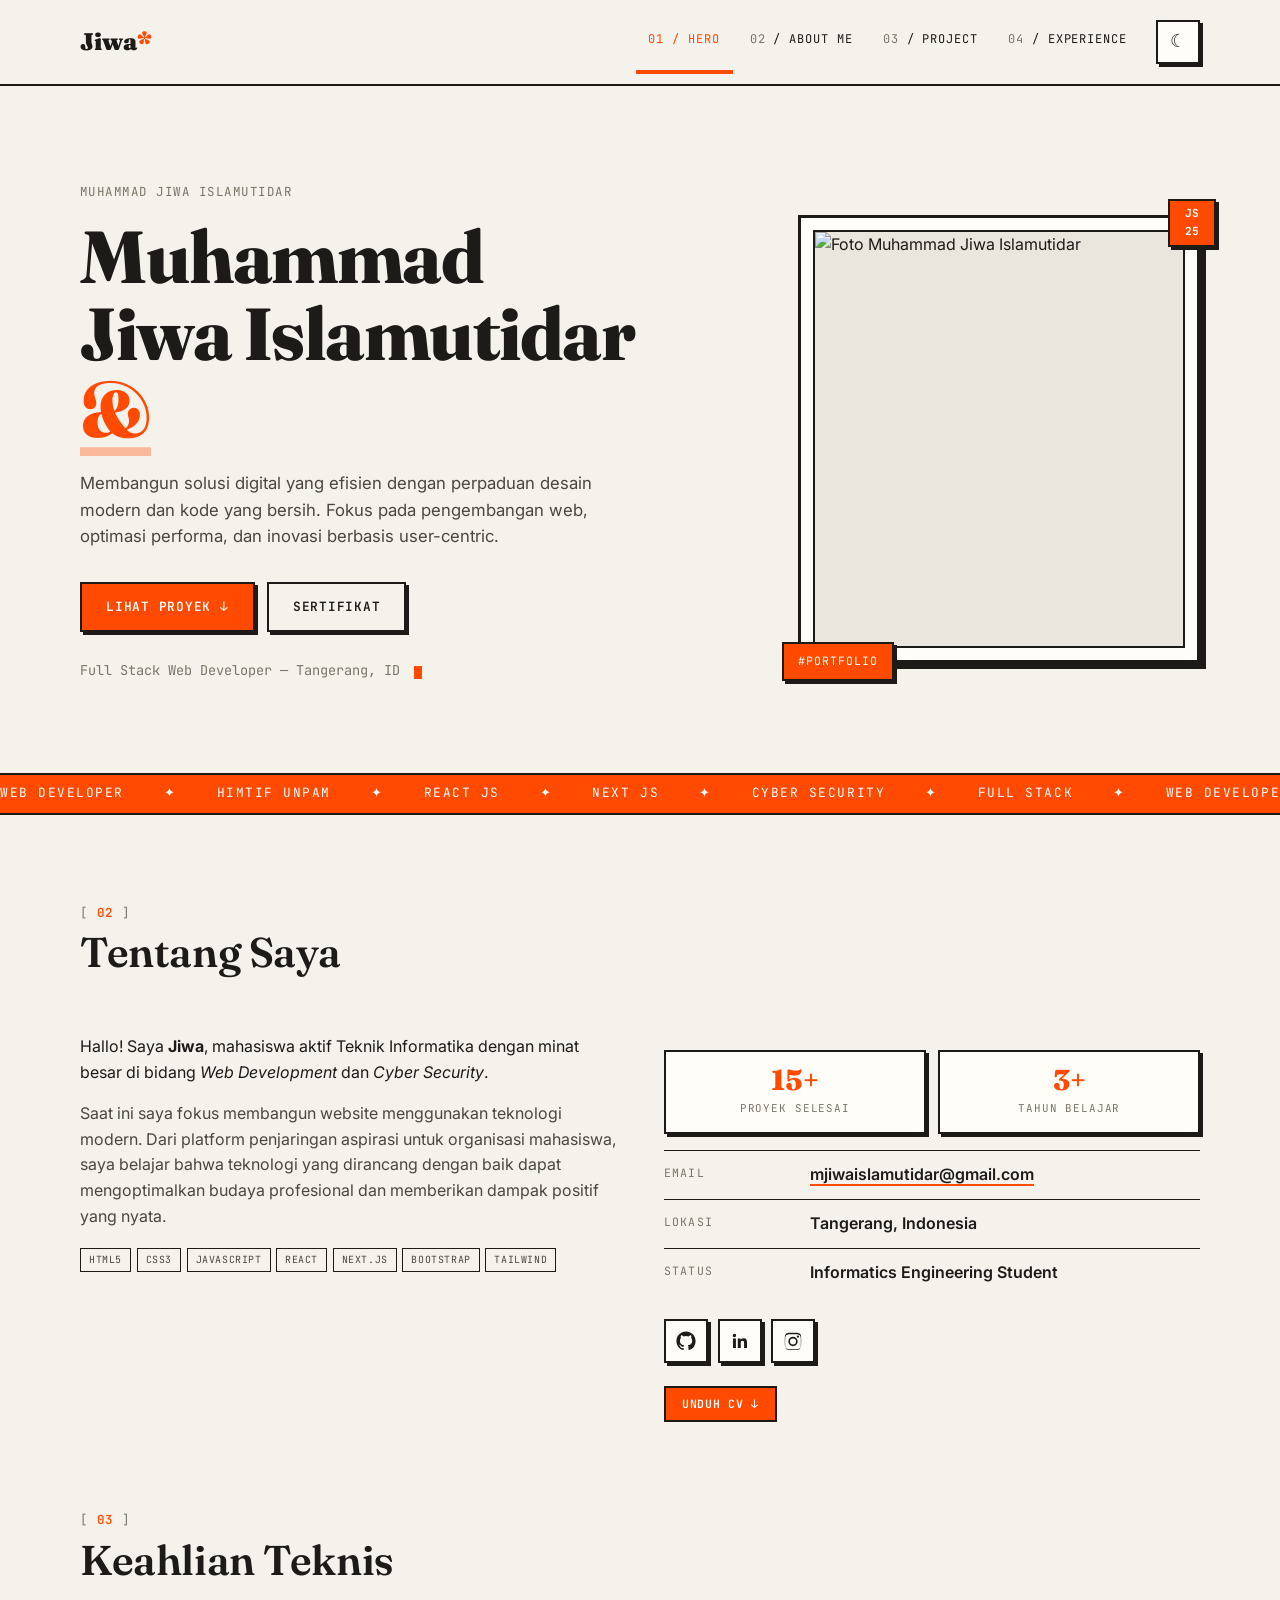
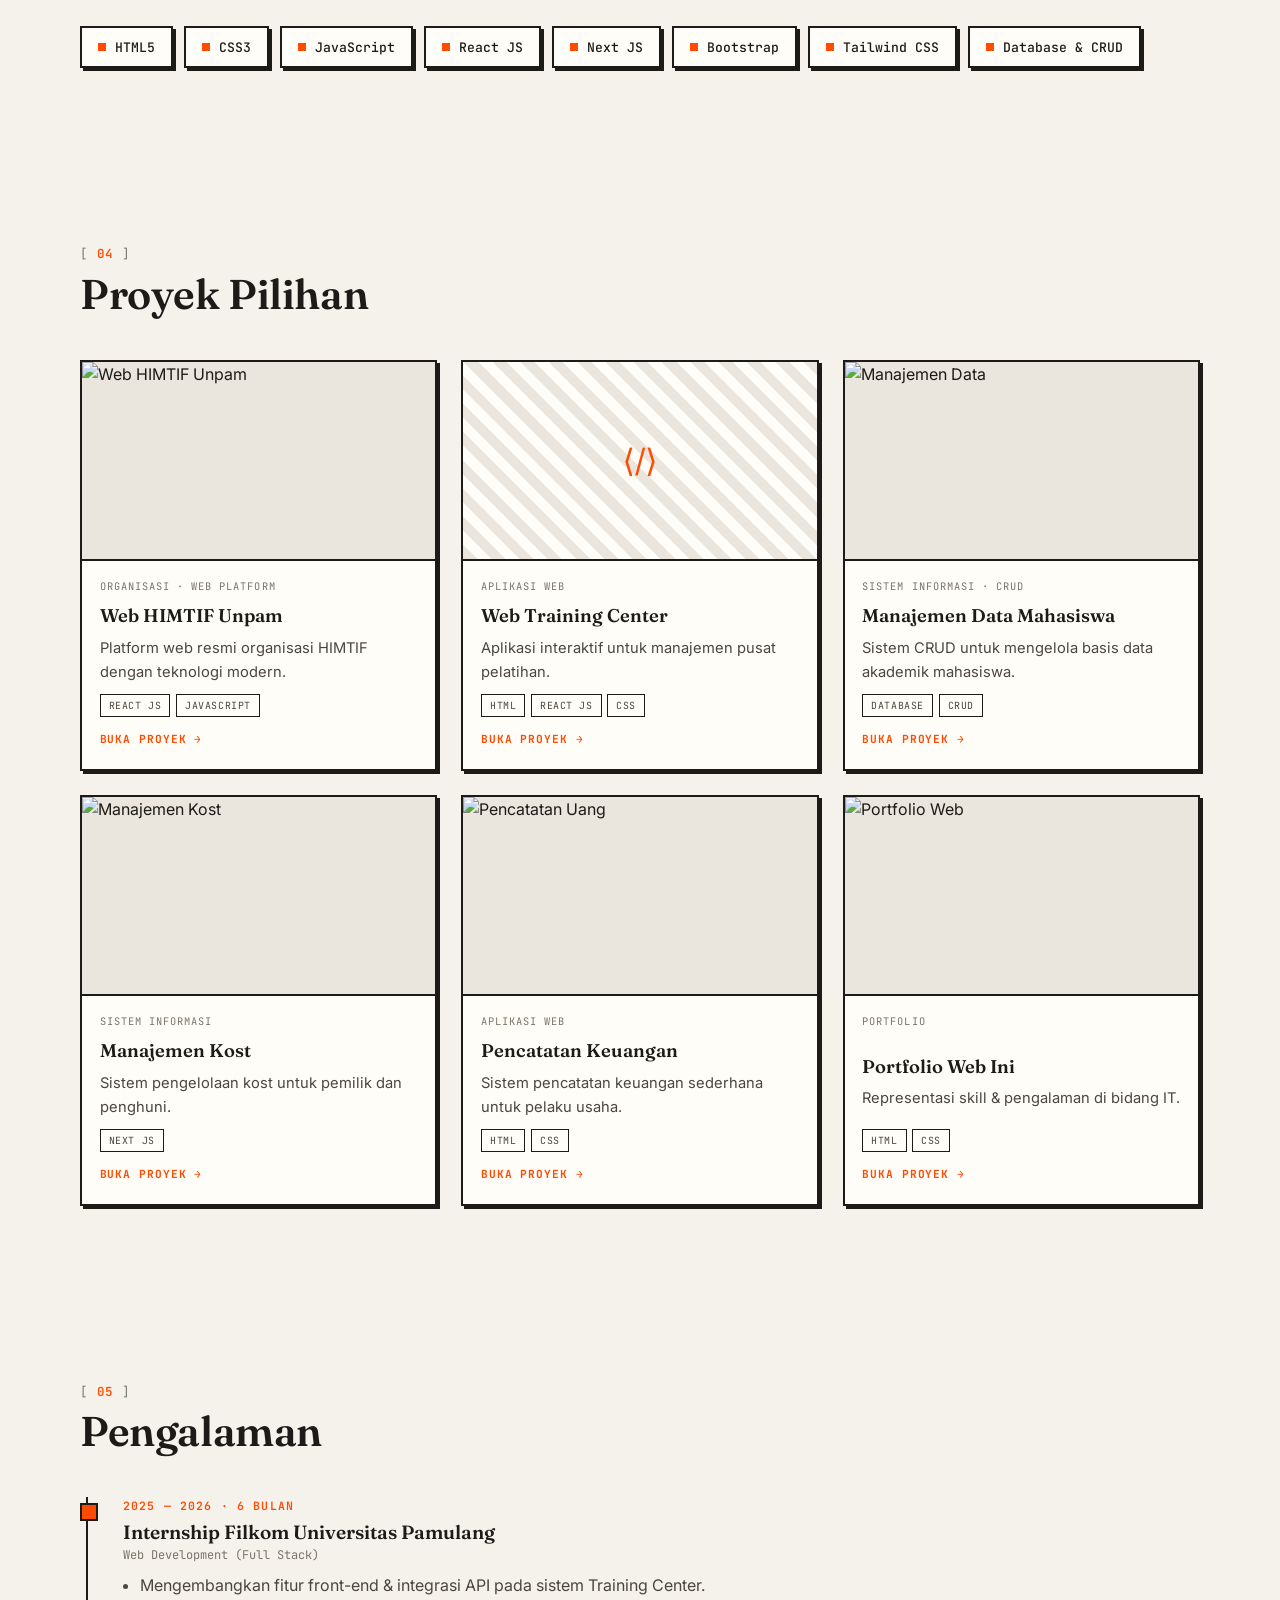
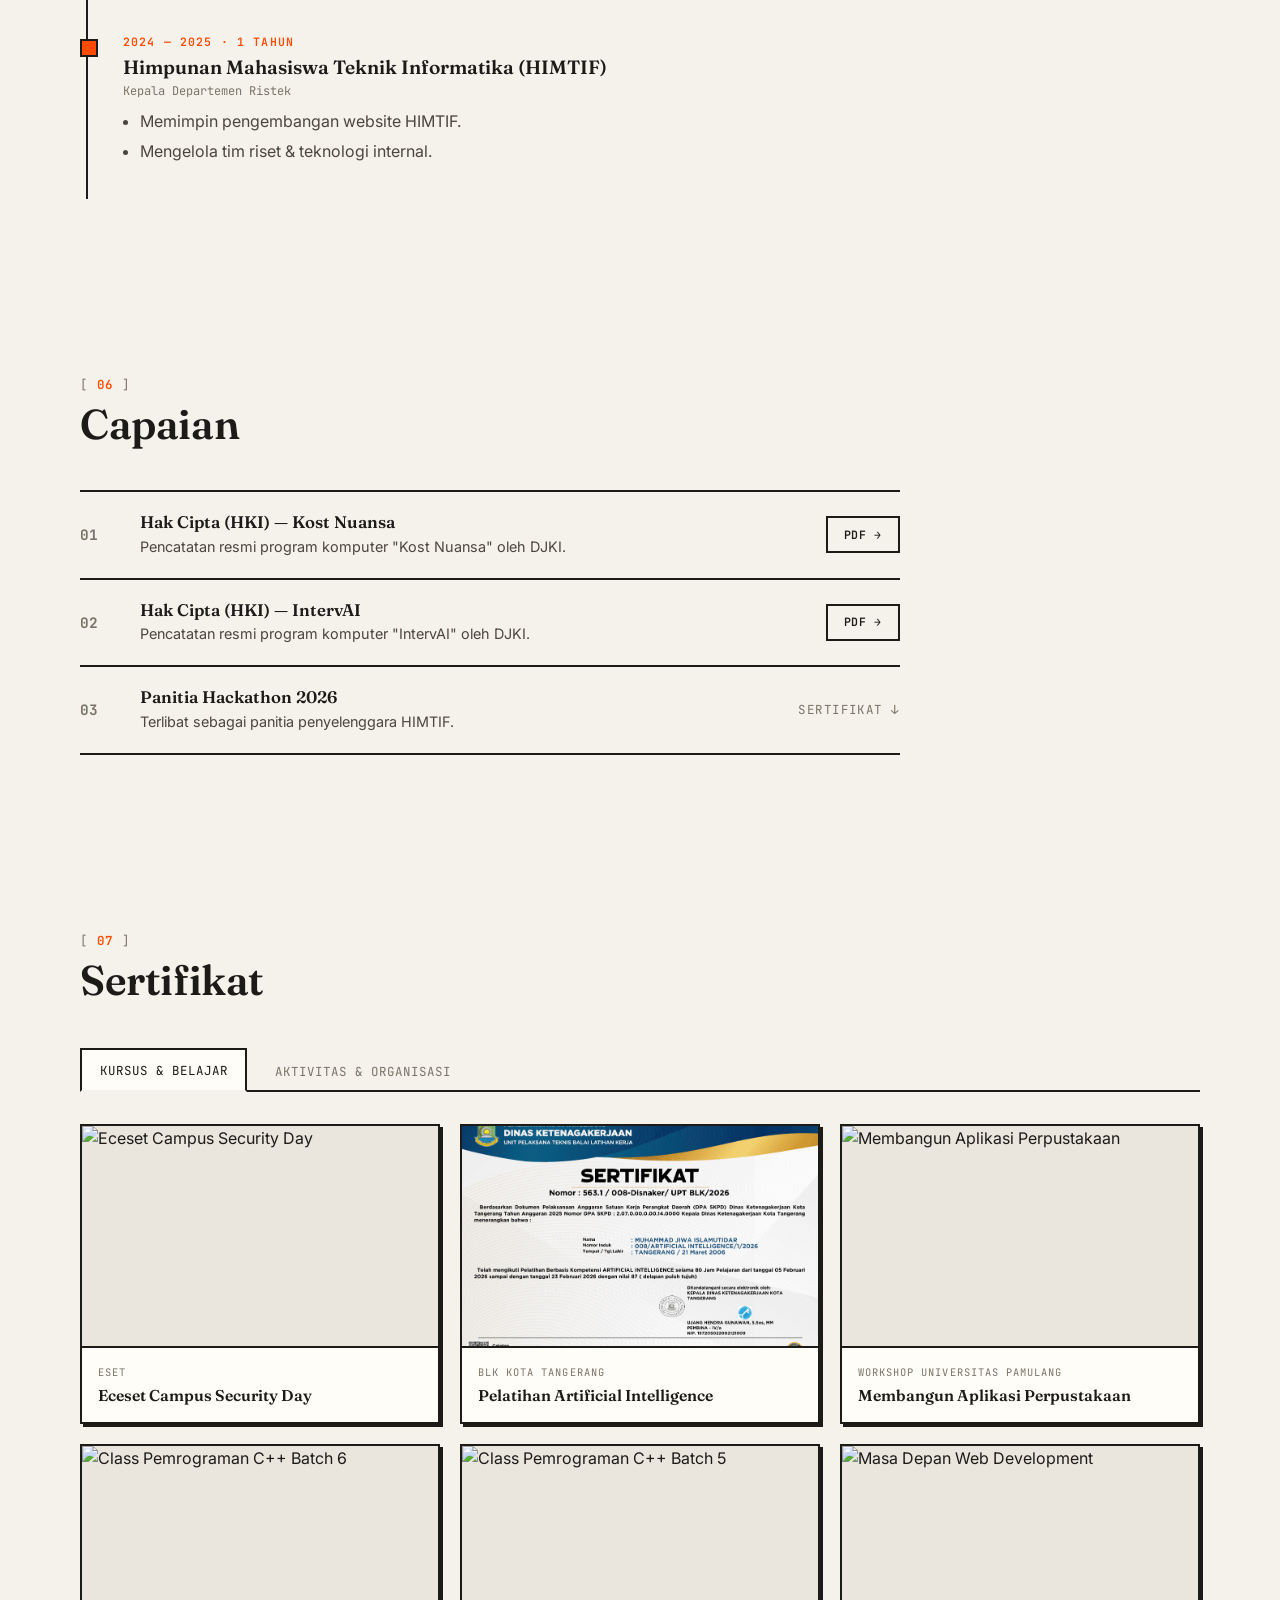
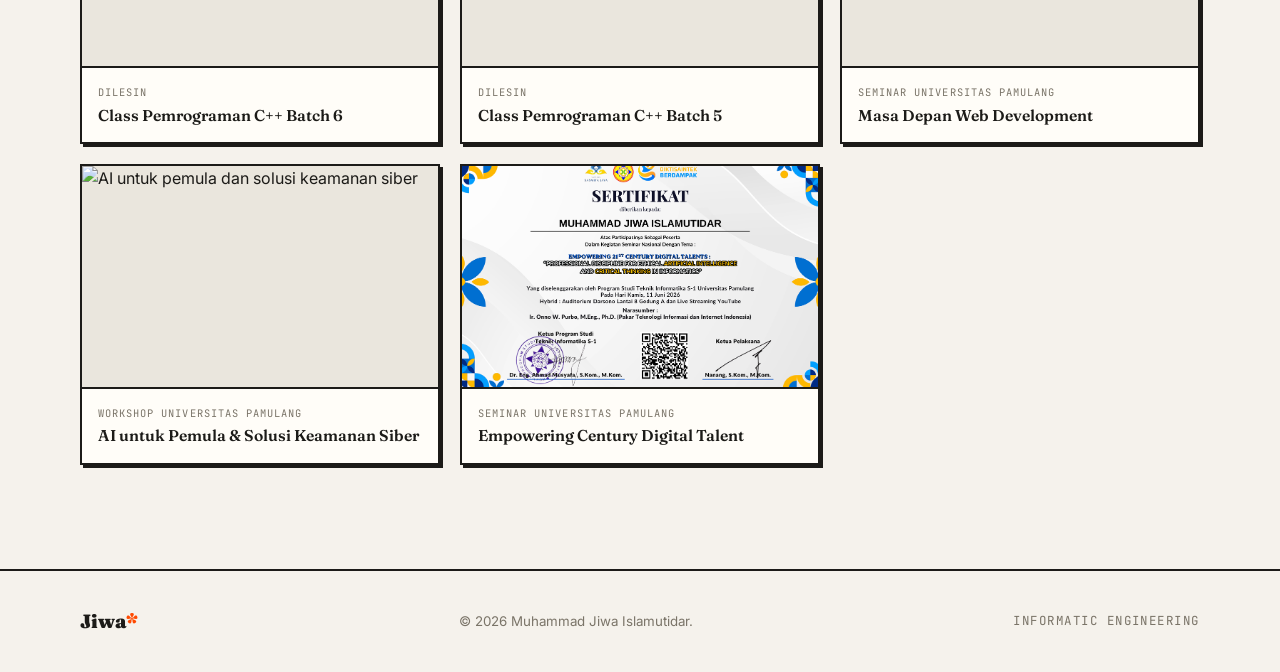
==== commit 41b359dd: "update" ====
--- a/index.html
+++ b/index.html
@@ -1,821 +1,568 @@
-<!DOCTYPE html>
-<html lang="en">
+﻿<!DOCTYPE html>
+<html lang="id" data-theme="light">
 <head>
-    <script type="application/ld+json">
-{
-  "@context": "https://schema.org",
-  "@type": "Person",
-  "name": "Muhammad Jiwa Islamutidar",
-  "url": "https://portfolio-jiwa.vercel.app/",
-  "image": "https://portfolio-jiwa.vercel.app/images/foto-profil.jpg",
-  "sameAs": [
-    "https://www.linkedin.com/in/username-kamu",
-    "https://github.com/Jiwa2",
-    "https://instagram.com/username-kamu"
-  ],
-  "jobTitle": "Informatics Engineering Student & Web Developer",
-  "worksFor": {
-    "@type": "Organization",
-    "name": "Universitas Pamulang"
-  }
-}
-</script>
-    <meta charset="UTF-8">
-    <meta name="viewport" content="width=device-width, initial-scale=1.0">
-    <meta name="description" content="Portofolio resmi Muhammad Jiwa Islamutidar, mahasiswa Teknik Informatika Universitas Pamulang. Menampilkan proyek web development, sertifikat, dan keahlian IT.">
-    <meta name="keywords" content="Muhammad Jiwa Islamutidar, Portofolio Muhammad Jiwa Islamutidar, Web Developer, HIMTIF Unpam, Teknik Informatika">
-    <title>Muhammad Jiwa Islamutidar</title>
-    <link rel="icon" type="image/png" href="images/Jw.png">
-    <link href="https://cdn.jsdelivr.net/npm/bootstrap@5.1.3/dist/css/bootstrap.min.css" rel="stylesheet" integrity="sha384-1BmE4kWBq78iYhFldvKuhfTAU6auU8tT94WrHftjDbrCEXSU1oBoqyl2QvZ6jIW3" crossorigin="anonymous">
-    <link rel="stylesheet" href="https://cdnjs.cloudflare.com/ajax/libs/font-awesome/6.0.0/css/all.min.css">
-    <link rel="stylesheet" href="https://cdn.jsdelivr.net/npm/bootstrap-icons@1.8.1/font/bootstrap-icons.css">  
-    <link rel="preconnect" href="https://fonts.googleapis.com">
-    <link rel="preconnect" href="https://fonts.gstatic.com" crossorigin>
-    <link href="https://fonts.googleapis.com/css2?family=Plus+Jakarta+Sans:wght@300;400;500;600;700;800&display=swap" rel="stylesheet">
-    <link rel="stylesheet" href="style.css">
-    <link href="https://unpkg.com/aos@2.3.4/dist/aos.css" rel="stylesheet">
-    
-    <style>
-        html {
-            scroll-behavior: smooth;
+  <meta charset="UTF-8">
+  <meta name="viewport" content="width=device-width, initial-scale=1.0">
+  <meta name="description" content="Portofolio resmi Muhammad Jiwa Islamutidar, mahasiswa Teknik Informatika Universitas Pamulang. Menampilkan proyek web development, sertifikat, dan keahlian IT.">
+  <meta name="keywords" content="Muhammad Jiwa Islamutidar, Portofolio Muhammad Jiwa Islamutidar, Web Developer, HIMTIF Unpam, Teknik Informatika">
+  <title>Muhammad Jiwa Islamutidar</title>
+  <link rel="icon" type="image/png" href="images/Jw.png">
+
+  <!-- Fonts -->
+  <link rel="preconnect" href="https://fonts.googleapis.com">
+  <link rel="preconnect" href="https://fonts.gstatic.com" crossorigin>
+  <link href="https://fonts.googleapis.com/css2?family=Fraunces:opsz,wght@9..144,400;9..144,600;9..144,700;9..144,900&family=Inter:wght@400;500;600;700&family=JetBrains+Mono:wght@400;500;700&display=swap" rel="stylesheet">
+
+  <link rel="stylesheet" href="style.css">
+</head>
+<body id="top">
+
+  <!-- ============ NAVBAR ============ -->
+  <header class="topnav">
+    <div class="container-lg">
+      <a class="brand" href="#top">Jiwa<span class="star">*</span></a>
+
+      <button class="toggler" id="navToggler" aria-label="Menu" aria-expanded="false">
+        <span class="toggler-icon">☰</span>
+      </button>
+
+      <button class="theme-toggle" id="themeToggle" aria-label="Ganti tema" title="Ganti tema">
+        <span class="theme-icon">☀</span>
+      </button>
+
+      <nav id="navMain" aria-label="Navigasi utama">
+        <ul class="nav-links">
+          <li><a href="#hero" class="active"><span class="nav-num">01</span> / Hero</a></li>
+          <li><a href="#about"><span class="nav-num">02</span> / About me</a></li>
+          <li><a href="#projects"><span class="nav-num">03</span> / Project</a></li>
+          <li><a href="#experience"><span class="nav-num">04</span> / Experience</a></li>
+        </ul>
+      </nav>
+    </div>
+  </header>
+
+  <!-- ============ HERO ============ -->
+  <section id="hero" class="hero">
+    <div class="container-lg hero-grid">
+      <div class="reveal in">
+        <p class="mono-label"><span class="accent"></span>Muhammad Jiwa Islamutidar</p>
+        <h1 class="hero-title">
+          Muhammad<br>Jiwa Islamutidar<br><span class="accent">&amp;</span>
+        </h1>
+        <p class="hero-sub">
+          Membangun solusi digital yang efisien dengan perpaduan desain modern dan kode yang bersih. Fokus pada pengembangan web, optimasi performa, dan inovasi berbasis user-centric.
+        </p>
+        <div class="cta-row" style="display:flex;gap:.75rem;flex-wrap:wrap;">
+          <a class="btn-solid" href="#projects">Lihat Proyek ↓</a>
+          <a class="btn-ghost" href="#certificate">Sertifikat</a>
+        </div>
+        <p class="hero-placeholder">
+          Full Stack Web Developer — Tangerang, ID <span class="bar"></span>
+        </p>
+      </div>
+
+      <div class="hero-photo reveal in">
+        <div class="frame">
+          <img src="images/mukapakealmet.png" alt="Foto Muhammad Jiwa Islamutidar">
+        </div>
+        <div class="dot">JS<br>25</div>
+        <div class="tag">#Portfolio</div>
+      </div>
+    </div>
+  </section>
+
+  <!-- ============ TICKER ============ -->
+  <div class="ticker" aria-hidden="true">
+    <div class="track">
+      <span>WEB DEVELOPER</span><span>✦</span>
+      <span>HIMTIF UNPAM</span><span>✦</span>
+      <span>REACT JS</span><span>✦</span>
+      <span>NEXT JS</span><span>✦</span>
+      <span>CYBER SECURITY</span><span>✦</span>
+      <span>FULL STACK</span><span>✦</span>
+      <!-- duplikasi untuk loop -->
+      <span>WEB DEVELOPER</span><span>✦</span>
+      <span>HIMTIF UNPAM</span><span>✦</span>
+      <span>REACT JS</span><span>✦</span>
+      <span>NEXT JS</span><span>✦</span>
+      <span>CYBER SECURITY</span><span>✦</span>
+      <span>FULL STACK</span><span>✦</span>
+    </div>
+  </div>
+
+  <!-- ============ ABOUT ============ -->
+  <section id="about">
+    <div class="container-lg">
+      <div class="section-head">
+        <p class="mono-label">[ <span class="accent">02</span> ]</p>
+        <h2 class="section-title">Tentang Saya</h2>
+      </div>
+
+      <div class="cols cols-2">
+        <div class="reveal">
+          <p>
+            Hallo! Saya <strong>Jiwa</strong>, mahasiswa aktif Teknik Informatika dengan minat besar
+            di bidang <em>Web Development</em> dan <em>Cyber Security</em>.
+          </p>
+          <p style="color:var(--ink-soft);">
+            Saat ini saya fokus membangun website menggunakan teknologi modern. Dari platform
+            penjaringan aspirasi untuk organisasi mahasiswa, saya belajar bahwa teknologi yang
+            dirancang dengan baik dapat mengoptimalkan budaya profesional dan memberikan dampak
+            positif yang nyata.
+          </p>
+          <div class="skills-inline" style="margin-top:1.2rem;">
+            <div class="chips">
+              <span>HTML5</span><span>CSS3</span><span>JavaScript</span><span>React</span>
+              <span>Next.js</span><span>Bootstrap</span><span>Tailwind</span>
+            </div>
+          </div>
+        </div>
+
+        <div class="reveal">
+          <div class="about-stats">
+            <div class="cols" style="grid-template-columns:1fr 1fr; gap:.8rem;">
+              <div class="stat">
+                <div class="num">15+</div>
+                <div class="lbl">Proyek Selesai</div>
+              </div>
+              <div class="stat">
+                <div class="num">3+</div>
+                <div class="lbl">Tahun Belajar</div>
+              </div>
+            </div>
+          </div>
+
+          <div class="contact-list">
+            <dl>
+              <div class="row">
+                <dt>Email</dt>
+                <dd><a href="mailto:mjiwaislamutidar@gmail.com">mjiwaislamutidar@gmail.com</a></dd>
+              </div>
+              <div class="row">
+                <dt>Lokasi</dt>
+                <dd>Tangerang, Indonesia</dd>
+              </div>
+              <div class="row">
+                <dt>Status</dt>
+                <dd>Informatics Engineering Student</dd>
+              </div>
+            </dl>
+          </div>
+
+          <div class="socials">
+            <a href="https://github.com/mjiwa" target="_blank" rel="noopener" aria-label="GitHub" title="GitHub"><svg width="20" height="20" viewBox="0 0 24 24" fill="currentColor"><path d="M12 .5C5.65.5.5 5.65.5 12c0 5.08 3.29 9.39 7.86 10.91.58.11.79-.25.79-.55v-1.94c-3.2.7-3.87-1.54-3.87-1.54-.52-1.33-1.28-1.68-1.28-1.68-1.05-.72.08-.7.08-.7 1.16.08 1.77 1.19 1.77 1.19 1.03 1.77 2.7 1.26 3.36.96.1-.75.4-1.26.73-1.55-2.55-.29-5.23-1.28-5.23-5.68 0-1.26.45-2.29 1.19-3.1-.12-.29-.52-1.46.11-3.05 0 0 .97-.31 3.17 1.18a11.1 11.1 0 0 1 5.78 0c2.2-1.49 3.16-1.18 3.16-1.18.63 1.59.24 2.76.12 3.05.74.81 1.19 1.84 1.19 3.1 0 4.41-2.69 5.38-5.25 5.67.41.35.77 1.05.77 2.12v3.15c0 .3.21.67.8.55A11.5 11.5 0 0 0 23.5 12C23.5 5.65 18.35.5 12 .5Z"/></svg></a>
+            <a href="https://www.linkedin.com/in/muhammad-jiwa-islamutidar" target="_blank" rel="noopener" aria-label="LinkedIn" title="LinkedIn"><svg width="20" height="20" viewBox="0 0 24 24" fill="currentColor"><path d="M20.45 20.45h-3.55v-5.57c0-1.33-.03-3.04-1.85-3.04-1.85 0-2.14 1.45-2.14 2.94v5.67H9.36V9h3.41v1.56h.05c.47-.9 1.63-1.85 3.36-1.85 3.6 0 4.27 2.37 4.27 5.45v6.29ZM5.34 7.43a2.06 2.06 0 1 1 0-4.12 2.06 2.06 0 0 1 0 4.12ZM7.12 20.45H3.55V9h3.57v11.45Z"/></svg></a>
+            <a href="https://www.instagram.com/mjiwa_" target="_blank" rel="noopener" aria-label="Instagram" title="Instagram"><svg width="20" height="20" viewBox="0 0 24 24" fill="currentColor"><path d="M12 2.16c3.2 0 3.58.01 4.85.07 1.17.05 1.8.25 2.23.41.56.22.96.48 1.38.9.42.42.68.82.9 1.38.16.42.36 1.06.41 2.23.06 1.27.07 1.65.07 4.85s-.01 3.58-.07 4.85c-.05 1.17-.25 1.8-.41 2.23-.22.56-.48.96-.9 1.38-.42.42-.82.68-1.38.9-.42.16-1.06.36-2.23.41-1.27.06-1.65.07-4.85.07s-3.58-.01-4.85-.07c-1.17-.05-1.8-.25-2.23-.41a3.72 3.72 0 0 1-1.38-.9c-.42-.42-.68-.82-.9-1.38-.16-.42-.36-1.06-.41-2.23C2.17 15.58 2.16 15.2 2.16 12s.01-3.58.07-4.85c.05-1.17.25-1.8.41-2.23.22-.56.48-.96.9-1.38.42-.42.82-.68 1.38-.9.42-.16 1.06-.36 2.23-.41C8.42 2.17 8.8 2.16 12 2.16Zm0 1.8c-3.15 0-3.52.01-4.77.07-1.08.05-1.67.23-2.06.38-.52.2-.89.44-1.28.83-.39.39-.63.76-.83 1.28-.15.39-.33.98-.38 2.06-.06 1.25-.07 1.62-.07 4.77s.01 3.52.07 4.77c.05 1.08.23 1.67.38 2.06.2.52.44.89.83 1.28.39.39.76.63 1.28.83.39.15.98.33 2.06.38 1.25.06 1.62.07 4.77.07s3.52-.01 4.77-.07c1.08-.05 1.67-.23 2.06-.38.52-.2.89-.44 1.28-.83.39-.39.63-.76.83-1.28.15-.39.33-.98.38-2.06.06-1.25.07-1.62.07-4.77s-.01-3.52-.07-4.77c-.05-1.08-.23-1.67-.38-2.06-.2-.52-.44-.89-.83-1.28a3.44 3.44 0 0 0-1.28-.83c-.39-.15-.98-.33-2.06-.38-1.25-.06-1.62-.07-4.77-.07Zm0 3.06a5.63 5.63 0 1 1 0 11.26 5.63 5.63 0 0 1 0-11.26Zm0 9.29a3.66 3.66 0 1 0 0-7.32 3.66 3.66 0 0 0 0 7.32Zm7.2-9.52a1.31 1.31 0 1 1-2.63 0 1.31 1.31 0 0 1 2.63 0Z"/></svg></a>
+          </div>
+
+          <div style="margin-top:1.4rem;">
+            <a class="btn-solid btn-sm" href="images/CV - Muhammad Jiwa Islamutidar.pdf" target="_blank">
+              Unduh CV ↓
+            </a>
+          </div>
+        </div>
+      </div>
+    </div>
+  </section>
+
+  <!-- ============ SKILLS ============ -->
+  <section id="skills" style="padding-top:0;">
+    <div class="container-lg">
+      <div class="section-head">
+        <p class="mono-label">[ <span class="accent">03</span> ]</p>
+        <h2 class="section-title">Keahlian Teknis</h2>
+      </div>
+      <div class="skill-list reveal">
+        <span class="skill-chip"><i class="dot"></i>HTML5</span>
+        <span class="skill-chip"><i class="dot"></i>CSS3</span>
+        <span class="skill-chip"><i class="dot"></i>JavaScript</span>
+        <span class="skill-chip"><i class="dot"></i>React JS</span>
+        <span class="skill-chip"><i class="dot"></i>Next JS</span>
+        <span class="skill-chip"><i class="dot"></i>Bootstrap</span>
+        <span class="skill-chip"><i class="dot"></i>Tailwind CSS</span>
+        <span class="skill-chip"><i class="dot"></i>Database & CRUD</span>
+      </div>
+    </div>
+  </section>
+
+  <!-- ============ PROJECTS ============ -->
+  <section id="projects">
+    <div class="container-lg">
+      <div class="section-head">
+        <p class="mono-label">[ <span class="accent">04</span> ]</p>
+        <h2 class="section-title">Proyek Pilihan</h2>
+      </div>
+
+      <div class="grid-projects">
+        <!-- Proyek 1 -->
+        <article class="project-card reveal">
+          <div class="thumb"><img src="images/himtif.png" alt="Web HIMTIF Unpam" loading="lazy"></div>
+          <div class="body">
+            <p class="meta">Organisasi · Web Platform</p>
+            <h3>Web HIMTIF Unpam</h3>
+            <p>Platform web resmi organisasi HIMTIF dengan teknologi modern.</p>
+            <div class="chips"><span>React JS</span><span>JavaScript</span></div>
+            <div class="foot">
+              <a class="go-link" href="https://himtifunpam.com/" target="_blank" rel="noopener">Buka Proyek →</a>
+            </div>
+          </div>
+        </article>
+
+        <!-- Proyek 2 -->
+        <article class="project-card reveal">
+          <div class="icon-card">⟨/⟩</div>
+          <div class="body">
+            <p class="meta">Aplikasi Web</p>
+            <h3>Web Training Center</h3>
+            <p>Aplikasi interaktif untuk manajemen pusat pelatihan.</p>
+            <div class="chips"><span>HTML</span><span>React JS</span><span>CSS</span></div>
+            <div class="foot">
+              <a class="go-link" href="#" target="_blank" rel="noopener">Buka Proyek →</a>
+            </div>
+          </div>
+        </article>
+
+        <!-- Proyek 3 -->
+        <article class="project-card reveal">
+          <div class="thumb"><img src="images/MANAJEMEN DATA.png" alt="Manajemen Data" loading="lazy"></div>
+          <div class="body">
+            <p class="meta">Sistem Informasi · CRUD</p>
+            <h3>Manajemen Data Mahasiswa</h3>
+            <p>Sistem CRUD untuk mengelola basis data akademik mahasiswa.</p>
+            <div class="chips"><span>Database</span><span>CRUD</span></div>
+            <div class="foot">
+              <a class="go-link" href="https://sistem-manajemen-mahasiswa-eqnx.vercel.app/" target="_blank" rel="noopener">Buka Proyek →</a>
+            </div>
+          </div>
+        </article>
+
+        <!-- Proyek 4 -->
+        <article class="project-card reveal">
+          <div class="thumb"><img src="images/manajemen kost.png" alt="Manajemen Kost" loading="lazy"></div>
+          <div class="body">
+            <p class="meta">Sistem Informasi</p>
+            <h3>Manajemen Kost</h3>
+            <p>Sistem pengelolaan kost untuk pemilik dan penghuni.</p>
+            <div class="chips"><span>Next JS</span></div>
+            <div class="foot">
+              <a class="go-link" href="https://project-kost.vercel.app" target="_blank" rel="noopener">Buka Proyek →</a>
+            </div>
+          </div>
+        </article>
+
+        <!-- Proyek 5 -->
+        <article class="project-card reveal">
+          <div class="thumb"><img src="images/manajemen keuangan.png" alt="Pencatatan Uang" loading="lazy"></div>
+          <div class="body">
+            <p class="meta">Aplikasi Web</p>
+            <h3>Pencatatan Keuangan</h3>
+            <p>Sistem pencatatan keuangan sederhana untuk pelaku usaha.</p>
+            <div class="chips"><span>HTML</span><span>CSS</span></div>
+            <div class="foot">
+              <a class="go-link" href="https://manajemen-mahasiswa-auce.vercel.app/" target="_blank" rel="noopener">Buka Proyek →</a>
+            </div>
+          </div>
+        </article>
+
+        <!-- Proyek 6 -->
+        <article class="project-card reveal">
+          <div class="thumb"><img src="images/portofolio.png" alt="Portfolio Web" loading="lazy"></div>
+          <div class="body">
+            <p class="meta">Portfolio</p>
+            <h3>Portfolio Web Ini</h3>
+            <p>Representasi skill & pengalaman di bidang IT.</p>
+            <div class="chips"><span>HTML</span><span>CSS</span></div>
+            <div class="foot">
+              <a class="go-link" href="https://portfolio-jiwa.vercel.app/" target="_blank" rel="noopener">Buka Proyek →</a>
+            </div>
+          </div>
+        </article>
+      </div>
+    </div>
+  </section>
+
+  <!-- ============ EXPERIENCE ============ -->
+  <section id="experience">
+    <div class="container-lg">
+      <div class="section-head">
+        <p class="mono-label">[ <span class="accent">05</span> ]</p>
+        <h2 class="section-title">Pengalaman</h2>
+      </div>
+
+      <div class="timeline reveal" style="max-width:720px;">
+        <div class="timeline-item">
+          <p class="when">2025 — 2026 · 6 Bulan</p>
+          <h3>Internship Filkom Universitas Pamulang</h3>
+          <p class="role">Web Development (Full Stack)</p>
+          <ul>
+            <li>Mengembangkan fitur front-end & integrasi API pada sistem Training Center.</li>
+          </ul>
+        </div>
+
+        <div class="timeline-item">
+          <p class="when">2024 — 2025 · 1 Tahun</p>
+          <h3>Himpunan Mahasiswa Teknik Informatika (HIMTIF)</h3>
+          <p class="role">Kepala Departemen Ristek</p>
+          <ul>
+            <li>Memimpin pengembangan website HIMTIF.</li>
+            <li>Mengelola tim riset & teknologi internal.</li>
+          </ul>
+        </div>
+      </div>
+    </div>
+  </section>
+
+  <!-- ============ ACHIEVEMENT ============ -->
+  <section id="achievement">
+    <div class="container-lg">
+      <div class="section-head">
+        <p class="mono-label">[ <span class="accent">06</span> ]</p>
+        <h2 class="section-title">Capaian</h2>
+      </div>
+
+      <div class="list-achv reveal" style="max-width:820px;">
+        <div class="achv-item">
+          <span class="idx">01</span>
+          <div>
+            <h3>Hak Cipta (HKI) — Kost Nuansa</h3>
+            <p>Pencatatan resmi program komputer "Kost Nuansa" oleh DJKI.</p>
+          </div>
+          <a class="btn-ghost btn-sm achv-cta" href="images/haki.pdf" target="_blank">PDF →</a>
+        </div>
+        <div class="achv-item">
+          <span class="idx">02</span>
+          <div>
+            <h3>Hak Cipta (HKI) — IntervAI</h3>
+            <p>Pencatatan resmi program komputer "IntervAI" oleh DJKI.</p>
+          </div>
+          <a class="btn-ghost btn-sm achv-cta" href="images/intervai.pdf" target="_blank">PDF →</a>
+        </div>
+        <div class="achv-item">
+          <span class="idx">03</span>
+          <div>
+            <h3>Panitia Hackathon 2026</h3>
+            <p>Terlibat sebagai panitia penyelenggara HIMTIF.</p>
+          </div>
+          <span class="mono-label">Sertifikat ↓</span>
+        </div>
+      </div>
+    </div>
+  </section>
+
+  <!-- ============ CERTIFICATE ============ -->
+  <section id="certificate">
+    <div class="container-lg">
+      <div class="section-head">
+        <p class="mono-label">[ <span class="accent">07</span> ]</p>
+        <h2 class="section-title">Sertifikat</h2>
+      </div>
+
+      <div class="tabs" role="tablist">
+        <button class="tab-btn active" data-panel="learning" role="tab" aria-selected="true">Kursus &amp; Belajar</button>
+        <button class="tab-btn" data-panel="activity" role="tab" aria-selected="false">Aktivitas &amp; Organisasi</button>
+      </div>
+
+      <!-- Panel 1: Learning -->
+      <div class="panel active" id="learning" role="tabpanel">
+        <div class="grid-cert">
+          <article class="cert-card reveal">
+            <div class="thumb"><img src="images/eceset.png" alt="Eceset Campus Security Day" loading="lazy" class="zoomable"></div>
+            <div class="body">
+              <span class="issuer">Eset</span>
+              <h3>Eceset Campus Security Day</h3>
+            </div>
+          </article>
+          <article class="cert-card reveal">
+            <div class="thumb"><img src="images/BLK.png" alt="Pelatihan Artificial Intelligence" loading="lazy" class="zoomable"></div>
+            <div class="body">
+              <span class="issuer">BLK Kota Tangerang</span>
+              <h3>Pelatihan Artificial Intelligence</h3>
+            </div>
+          </article>
+          <article class="cert-card reveal">
+            <div class="thumb"><img src="images/perpus.jpg" alt="Membangun Aplikasi Perpustakaan" loading="lazy" class="zoomable"></div>
+            <div class="body">
+              <span class="issuer">Workshop Universitas Pamulang</span>
+              <h3>Membangun Aplikasi Perpustakaan</h3>
+            </div>
+          </article>
+          <article class="cert-card reveal">
+            <div class="thumb"><img src="images/sertif2.jpg" alt="Class Pemrograman C++ Batch 6" loading="lazy" class="zoomable"></div>
+            <div class="body">
+              <span class="issuer">Dilesin</span>
+              <h3>Class Pemrograman C++ Batch 6</h3>
+            </div>
+          </article>
+          <article class="cert-card reveal">
+            <div class="thumb"><img src="images/sertifcplusplus.jpg" alt="Class Pemrograman C++ Batch 5" loading="lazy" class="zoomable"></div>
+            <div class="body">
+              <span class="issuer">Dilesin</span>
+              <h3>Class Pemrograman C++ Batch 5</h3>
+            </div>
+          </article>
+          <article class="cert-card reveal">
+            <div class="thumb"><img src="images/ssemt2.jpg" alt="Masa Depan Web Development" loading="lazy" class="zoomable"></div>
+            <div class="body">
+              <span class="issuer">Seminar Universitas Pamulang</span>
+              <h3>Masa Depan Web Development</h3>
+            </div>
+          </article>
+          <article class="cert-card reveal">
+            <div class="thumb"><img src="images/workshopsemt1.jpg" alt="AI untuk pemula dan solusi keamanan siber" loading="lazy" class="zoomable"></div>
+            <div class="body">
+              <span class="issuer">Workshop Universitas Pamulang</span>
+              <h3>AI untuk Pemula &amp; Solusi Keamanan Siber</h3>
+            </div>
+          </article>
+          <article class="cert-card reveal">
+            <div class="thumb"><img src="images/sem4.png" alt="Empowering Century Digital Talent" loading="lazy" class="zoomable"></div>
+            <div class="body">
+              <span class="issuer">Seminar Universitas Pamulang</span>
+              <h3>Empowering Century Digital Talent</h3>
+            </div>
+          </article>
+        </div>
+      </div>
+
+      <!-- Panel 2: Activity -->
+      <div class="panel" id="activity" role="tabpanel">
+        <div class="grid-cert">
+          <article class="cert-card reveal">
+            <div class="thumb"><img src="images/hackaton 2025.png" alt="Panitia Hackaton 2025" loading="lazy" class="zoomable"></div>
+            <div class="body">
+              <span class="issuer">HIMTIF Universitas Pamulang</span>
+              <h3>Panitia Hackaton 2025</h3>
+            </div>
+          </article>
+          <article class="cert-card reveal">
+            <div class="thumb"><img src="images/hackathon 2026.png" alt="Panitia Hackathon 2026" loading="lazy" class="zoomable"></div>
+            <div class="body">
+              <span class="issuer">HIMTIF Universitas Pamulang</span>
+              <h3>Panitia Hackathon 2026</h3>
+            </div>
+          </article>
+          <article class="cert-card reveal">
+            <div class="thumb"><img src="images/rudistif 2025.png" alt="Panitia Ruang Diskusi HIMTIF 2025" loading="lazy" class="zoomable"></div>
+            <div class="body">
+              <span class="issuer">HIMTIF Universitas Pamulang</span>
+              <h3>Panitia Ruang Diskusi HIMTIF 2025</h3>
+            </div>
+          </article>
+          <article class="cert-card reveal">
+            <div class="thumb"><img src="images/peserta rudistif.png" alt="Peserta Ruang Diskusi HIMTIF 2024" loading="lazy" class="zoomable"></div>
+            <div class="body">
+              <span class="issuer">HIMTIF Universitas Pamulang</span>
+              <h3>Peserta Ruang Diskusi HIMTIF 2024</h3>
+            </div>
+          </article>
+          <article class="cert-card reveal">
+            <div class="thumb"><img src="images/DNL.png" alt="Panitia DNL 2025" loading="lazy" class="zoomable"></div>
+            <div class="body">
+              <span class="issuer">HIMTIF Universitas Pamulang</span>
+              <h3>Panitia DNL 2025</h3>
+            </div>
+          </article>
+        </div>
+      </div>
+    </div>
+  </section>
+
+  <!-- ============ FOOTER ============ -->
+  <footer class="footer">
+    <div class="container-lg">
+      <span class="brand">Jiwa<span class="star">*</span></span>
+      <small>© 2026 Muhammad Jiwa Islamutidar.</small>
+      <p class="mono-label">Informatic Engineering</p>
+    </div>
+  </footer>
+
+  <!-- ============ MODAL ============ -->
+  <div class="modal-backdrop" id="certModal" role="dialog" aria-modal="true" aria-label="Pratinjau Sertifikat">
+    <div class="modal-box">
+      <button class="modal-close" id="modalClose" aria-label="Tutup">✕</button>
+      <img src="" alt="Pratinjau Sertifikat">
+    </div>
+  </div>
+
+  <script>
+    // ---------- THEME TOGGLE ----------
+    const html = document.documentElement;
+    const themeBtn = document.getElementById('themeToggle');
+    const themeIcon = themeBtn.querySelector('.theme-icon');
+
+    function applyTheme(theme) {
+      html.setAttribute('data-theme', theme);
+      themeIcon.textContent = theme === 'dark' ? '☀' : '☾';
+    }
+    applyTheme(localStorage.getItem('theme') || 'light');
+    themeBtn.addEventListener('click', () => {
+      const next = html.getAttribute('data-theme') === 'dark' ? 'light' : 'dark';
+      applyTheme(next);
+      localStorage.setItem('theme', next);
+    });
+
+    // ---------- MOBILE NAV ----------
+    const toggler = document.getElementById('navToggler');
+    const navMain = document.getElementById('navMain');
+    toggler.addEventListener('click', () => {
+      const open = navMain.classList.toggle('open');
+      toggler.setAttribute('aria-expanded', open);
+      toggler.querySelector('.toggler-icon').textContent = open ? '✕' : '☰';
+    });
+
+    // ---------- ACTIVE NAV LINK (scroll spy) ----------
+    const sections = document.querySelectorAll('section[id], #hero');
+    const navLinks = document.querySelectorAll('.nav-links a');
+    const spy = new IntersectionObserver((entries) => {
+      entries.forEach((entry) => {
+        if (entry.isIntersecting) {
+          navLinks.forEach((a) => a.classList.remove('active'));
+          document.querySelector(`.nav-links a[href="#${entry.target.id}"]`)?.classList.add('active');
         }
-        body {
-            background-color: #1a191d; /* Fallback warna gelap */
-        }
-        .nav-link.active {
-            border-bottom: 3px solid #0d6efd;
-            color: #fff !important;
-        }
-        .hero-text {
-            animation: fadeInUp 1s ease-out;
-        }
-        .hero-img {
-            animation: fadeInRight 1.5s ease-out;
-        }
-        @keyframes fadeInUp {
-            from { opacity: 0; transform: translateY(30px); }
-            to { opacity: 1; transform: translateY(0); }
-        }
-        @keyframes fadeInRight {
-            from { opacity: 0; transform: translateX(30px); }
-            to { opacity: 1; transform: translateX(0); }
-        }
-        .marquee-container {
-            overflow: hidden;
-            position: relative;
-            width: 100%;
-        }
-        .marquee-content {
-            display: flex;
-            gap: 2rem;
-            animation: scroll-left 12s linear infinite;
-        }
-        .marquee-content.reverse {
-            animation: scroll-right 12s linear infinite;
-        }
-        .sertif-item {
-            width: 300px;
-            height: auto;
-            border-radius: 12px;
-            box-shadow: 0 4px 10px rgba(0,0,0,0.2);
-            transition: transform 0.3s ease;
-        }
-        .sertif-item:hover {
-            transform: scale(1.05);
-        }
-        @keyframes scroll-left {
-            0% { transform: translateX(0%); }
-            100% { transform: translateX(-50%); }
-        }
-        @keyframes scroll-right {
-            0% { transform: translateX(-50%); }
-            100% { transform: translateX(0%); }
-        }
-        .card-hover {
-            transition: transform 0.3s ease, box-shadow 0.3s ease;
-            background: rgba(255, 255, 255, 0.05);
-            border: 1px solid rgba(255, 255, 255, 0.1);
-            border-radius: 1rem;
-        }
-        .card-hover:hover {
-            transform: translateY(-5px);
-            box-shadow: 0 10px 30px rgba(13, 110, 253, 0.2);
-            border-color: #0d6efd;
-        }
-
-    </style>
-</head>
-<body class="dark-theme text-light" data-bs-spy="scroll" data-bs-target="#navbar-example" data-bs-offset="100" tabindex="0">
-<div id="progress-bar"></div>
-    <nav id="navbar-example" class="navbar navbar-expand-lg navbar-dark fixed-top">
-    <div class="container">
-        <a class="navbar-brand fs-3 ms-md-4" href="/"><strong>Jiwa</strong></a>
-        <button class="navbar-toggler" type="button" data-bs-toggle="collapse" data-bs-target="#navbarSupportedContent" aria-controls="navbarSupportedContent" aria-expanded="false" aria-label="Toggle navigation">
-            <span class="navbar-toggler-icon"></span>
-        </button>
-        <div class="collapse navbar-collapse" id="navbarSupportedContent">
-            <ul class="navbar-nav ms-auto mb-2 mb-lg-0 me-md-4">
-                <li class="nav-item mx-2">
-                    <a class="nav-link fs-5" href="#hero">Hero <span class="plane-icon">✈</span></a>
-                </li>
-                <li class="nav-item mx-2">
-                    <a class="nav-link fs-5" href="#about">About <span class="plane-icon">✈</span></a>
-                </li>
-                <li class="nav-item mx-2">
-                    <a class="nav-link fs-5" href="#projects">Projects <span class="plane-icon">✈</span></a>
-                </li>
-                <li class="nav-item mx-2">
-                    <a class="nav-link fs-5" href="#experience">Experience <span class="plane-icon">✈</span></a>
-                </li>
-                <li class="nav-item mx-2">
-                    <a class="nav-link fs-5" href="#sertificate">Certificate <span class="plane-icon">✈</span></a>
-                </li>
-                <!-- TOMBOL UBAH TEMA
-                <button id="theme-toggle" class="btn border-0 p-2 ms-2">
-                <i id="theme-icon" class="bi bi-moon-stars-fill text-warning"></i>
-                </button>
-                -->
-            </ul>
-        </div>
-    </div>
-</nav>
-
-<section id="hero" class="min-vh-100 d-flex align-items-center position-relative overflow-hidden pt-5">
-    <div class="position-absolute top-50 start-50 translate-middle" 
-         style="width: 300px; height: 300px; background: #8b5cf6; filter: blur(120px); z-index: -1; opacity: 0.2; border-radius: 50%; pointer-events: none;">
-    </div>
-
-    <div class="container">
-        <div class="row align-items-center text-center text-md-start g-5">
-            <div class="col-md-6 hero-text" data-aos="fade-right" data-aos-duration="1000">
-                <span class="badge bg-primary bg-opacity-25 text-primary px-3 py-2 mb-3 rounded-pill">Available for Collaboration</span>
-                <h1 class="display-3 fw-bold mb-3">
-                    Hi, I'm <span class="text-gradient">Jiwa</span>
-                </h1>
-                <h2 id="typed-title" class="h3 fw-light text-secondary mb-4"></h2>
-               <p id="typed-text" class="lead text-muted mb-4 pe-md-5"></p>
-                <div class="d-flex flex-column flex-sm-row gap-3 justify-content-center justify-content-md-start">
-                    <a href="#projects" class="btn btn-primary btn-lg px-4 shadow-primary btn-glow">Explore My Work</a>
-                    <a href="#about" class="btn btn-outline-light btn-lg px-4">About Me</a>
-                </div>
-            </div>
-            
-            <div class="col-md-6 text-center mt-5 mt-md-0" data-aos="fade-left" data-aos-duration="1000">
-            <div class="position-relative d-inline-block">
-                <div class="d-none d-md-block position-absolute top-0 start-0 w-100 h-100 border border-primary opacity-50 rounded-4" style="transform: translate(20px, 20px); z-index: -1;"></div>
-                
-                <img src="images/mukapakealmet.png" alt="Jiwa" class="img-fluid rounded-4 shadow-lg bg-dark" style="max-width: 250px; border: 2px solid rgba(255,255,255,0.1);">
-            </div>
-</div>
-        </div>
-    </div>
-</section>
-
-<section id="about" class="py-5 section-divider" data-aos="fade-up" data-aos-duration="1000">
-    <div class="container">
-        <!-- Menyatukan semuanya dalam 1 Glass Card -->
-        <div class="card p-4 p-md-5 glass-card overflow-hidden position-relative">
-            <!-- Dekorasi gradient opsional di dalam card -->
-            <div class="position-absolute top-0 start-0 w-100 h-100" style="background: radial-gradient(circle at top right, rgba(139, 92, 246, 0.1), transparent 60%); z-index: 0;"></div>
-            
-            <div class="row g-4 g-lg-5 align-items-center position-relative" style="z-index: 1;">
-                
-                <!-- Bagian Kiri: Profil & CV (Compact di mobile, lebar di desktop) -->
-                <div class="col-12 col-lg-4 text-center border-end-lg pb-4 pb-lg-0" style="border-color: rgba(255,255,255,0.1) !important;">
-                    <img src="images/pakebatik.jpg" 
-                         alt="Profile Muhammad Jiwa Islamutidar" 
-                         class="rounded-circle mb-3 border border-primary border-3 shadow-primary mx-auto d-block" 
-                         style="width: 140px; height: 140px; object-fit: cover;">
-                    
-                    <h4 class="fw-bold mb-1">Muhammad Jiwa Islamutidar</h4>
-                    <p class="text-primary mb-3 fw-semibold">Full Stack Web Developer</p>
-                    
-                    <div class="d-flex justify-content-center gap-3 mb-4">
-                        <a href="https://github.com/mjiwa" class="text-light fs-4"><i class="bi bi-github"></i></a>
-                        <a href="https://www.linkedin.com/in/muhammad-jiwa-islamutidar" class="text-light fs-4"><i class="bi bi-linkedin"></i></a>
-                        <a href="https://www.instagram.com/mjiwa_" class="text-light fs-4"><i class="bi bi-instagram"></i></a>
-                    </div>
-                    
-                    <a href="images/CV - Muhammad Jiwa Islamutidar.pdf" target="_blank" class="btn btn-primary w-100 rounded-pill btn-glow shadow-sm">
-                        <i class="bi bi-file-earmark-person me-2"></i>Lihat CV
-                    </a>
-                </div>
-
-                <!-- Bagian Kanan: Teks Deskripsi & Kontak -->
-                <div class="col-12 col-lg-8 text-center text-lg-start">
-                    <h2 class="fw-bold mb-4">
-                        <span class="text-primary">About</span> Me
-                    </h2>
-                    <div class="fs-6 lh-lg mb-4">
-                        <p class="text-light">
-                            Hallo! Saya <strong>Jiwa</strong>, mahasiswa aktif Teknik Informatika. Saya memiliki minat besar di bidang <em>Web Development</em> dan <em>Cyber Security</em>. 
-                        </p>
-                        <p class="text-secondary">
-                            Saat ini saya fokus pada pengembangan website menggunakan teknologi modern. Membangun sistem yang interaktif, seperti platform penjaringan aspirasi untuk organisasi mahasiswa, mengajarkan saya bahwa teknologi yang dirancang dengan baik dapat mengoptimalkan budaya profesional dan memberikan dampak positif yang nyata.
-                        </p>
-                    </div>
-                    
-                    <!-- Info Kontak diletakkan rapi di bawah deskripsi -->
-                    <div class="row g-3 text-start small border-top pt-4 mt-2" style="border-color: rgba(255,255,255,0.1) !important;">
-                        <div class="col-12 col-sm-6">
-                            <div class="d-flex align-items-center">
-                                <div class="bg-primary bg-opacity-10 p-2 rounded text-primary me-3">
-                                    <i class="bi bi-envelope-fill fs-5"></i>
-                                </div>
-                                <div>
-                                    <span class="text-muted d-block" style="font-size: 0.8rem;">Email</span>
-                                    <span class="fw-semibold text-light">mjiwaislamutidar@gmail.com</span>
-                                </div>
-                            </div>
-                        </div>
-                        <div class="col-12 col-sm-6">
-                            <div class="d-flex align-items-center mt-3 mt-sm-0">
-                                <div class="bg-primary bg-opacity-10 p-2 rounded text-primary me-3">
-                                    <i class="bi bi-geo-alt-fill fs-5"></i>
-                                </div>
-                                <div>
-                                    <span class="text-muted d-block" style="font-size: 0.8rem;">Location</span>
-                                    <span class="fw-semibold text-light">Tangerang, Indonesia</span>
-                                </div>
-                            </div>
-                        </div>
-                    </div>
-                </div>
-                
-            </div>
-        </div>
-    </div>
-</section>
-
-<section id="skills" class="py-5 section-divider">
-    <div class="container">
-        <h2 class="fw-bold text-center mb-5">Technical <span class="text-primary">Skills</span></h2>
-        <div class="row g-3 justify-content-center">
-            <div class="col-6 col-md-3"><div class="card glass-card skill-card p-3 text-center fw-bold">HTML5</div></div>
-            <div class="col-6 col-md-3"><div class="card glass-card skill-card p-3 text-center fw-bold">CSS3</div></div>
-            <div class="col-6 col-md-3"><div class="card glass-card skill-card p-3 text-center fw-bold">JavaScript</div></div>
-            <div class="col-6 col-md-3"><div class="card glass-card skill-card p-3 text-center fw-bold">React JS</div></div>
-            <div class="col-6 col-md-3"><div class="card glass-card skill-card p-3 text-center fw-bold">Next JS</div></div>
-            <div class="col-6 col-md-3"><div class="card glass-card skill-card p-3 text-center fw-bold">Bootstrap</div></div>
-            <div class="col-6 col-md-3"><div class="card glass-card skill-card p-3 text-center fw-bold">Tailwind</div></div>
-        </div>
-    </div>
-</section>
-
-<section id="projects" class="py-5 section-divider">
-    <div class="container">
-        <h2 class="fw-bold text-center mb-5" data-aos="fade-up" data-aos-duration="1000">Mini <span class="text-primary">Projects</span></h2>
-        
-        <div class="row g-2 g-md-4">
-            
-            <div class="col-6 col-md-6 col-lg-4" data-aos="fade-up" data-aos-delay="100" data-aos-duration="1000">
-                <div class="card p-3 p-md-4 h-100 glass-card d-flex flex-column justify-content-between" data-tilt data-tilt-max="6" data-tilt-glare="true" data-tilt-max-glare="0.15">
-                    <div>
-                        
-                        <div class="project-img-wrapper">
-                            <img src="images/himtif.png" alt="Web HIMTIF Unpam">
-                        </div>
-
-                        <div class="d-flex align-items-center mb-3">
-                            <i class="bi bi-layers-fill text-primary fs-3 me-2 me-md-3"></i>
-                            <h5 class="fw-bold mb-0 fs-6 fs-md-5">Web HIMTIF Unpam</h5>
-                        </div>
-                        <p class="text-muted small d-none d-sm-block">Mengembangkan platform web resmi untuk organisasi HIMTIF menggunakan teknologi modern.</p>
-                        <span class="badge bg-primary bg-opacity-10 text-primary mb-3 small-badge">React JS, JavaScript</span>
-                    </div>
-                    <a href="https://himtifunpam.com/" target="_blank" class="btn btn-outline-primary btn-sm rounded-pill px-2 px-md-3">
-                        <i class="bi bi-box-arrow-up-right me-1"></i> View
-                    </a>
-                </div>
-            </div>
-
-            <div class="col-6 col-md-6 col-lg-4" data-aos="fade-up" data-aos-delay="200" data-aos-duration="1000">
-                <div class="card p-3 p-md-4 h-100 glass-card d-flex flex-column justify-content-between" data-tilt data-tilt-max="6" data-tilt-glare="true" data-tilt-max-glare="0.15">
-                    <div>
-                        <div class="d-flex align-items-center mb-3">
-                            <i class="bi bi-code-slash text-primary fs-3 me-2 me-md-3"></i>
-                            <h5 class="fw-bold mb-0 fs-6 fs-md-5">Web Training Center</h5>
-                        </div>
-                        <p class="text-muted small d-none d-sm-block">Aplikasi web interaktif untuk manajemen atau pusat pelatihan (training center).</p>
-                        <span class="badge bg-primary bg-opacity-10 text-primary mb-3 small-badge">HTML, React JS, CSS</span>
-                    </div>
-                    <a href="#" target="_blank" class="btn btn-outline-primary btn-sm rounded-pill px-2 px-md-3">
-                        <i class="bi bi-box-arrow-up-right me-1"></i> View
-                    </a>
-                </div>
-            </div>
-
-            <div class="col-6 col-md-6 col-lg-4" data-aos="fade-up" data-aos-delay="300" data-aos-duration="1000">
-                <div class="card p-3 p-md-4 h-100 glass-card d-flex flex-column justify-content-between" data-tilt data-tilt-max="6" data-tilt-glare="true" data-tilt-max-glare="0.15">
-                    <div>
-
-                        <div class="project-img-wrapper">
-                            <img src="images/MANAJEMEN DATA.png" alt="Manajemen Data">
-                        </div>
-                        <div class="d-flex align-items-center mb-3">
-                            <i class="bi bi-cpu text-primary fs-3 me-2 me-md-3"></i>
-                            <h5 class="fw-bold mb-0 fs-6 fs-md-5">Manajemen Data</h5>
-                        </div>
-                        <p class="text-muted small d-none d-sm-block">Sistem informasi berbasis CRUD untuk mengelola basis data akademik mahasiswa.</p>
-                        <span class="badge bg-primary bg-opacity-10 text-primary mb-3 small-badge">Database, CRUD</span>
-                    </div>
-                    <a href="https://sistem-manajemen-mahasiswa-eqnx.vercel.app/" target="_blank" class="btn btn-outline-primary btn-sm rounded-pill px-2 px-md-3">
-                        <i class="bi bi-box-arrow-up-right me-1"></i> View
-                    </a>
-                </div>
-            </div>
-
-            <div class="col-6 col-md-6 col-lg-4" data-aos="fade-up" data-aos-delay="100" data-aos-duration="1000">
-                <div class="card p-3 p-md-4 h-100 glass-card d-flex flex-column justify-content-between" data-tilt data-tilt-max="6" data-tilt-glare="true" data-tilt-max-glare="0.15">
-                    <div>
-                        <div>
-                            <img src="images/manajemen kost.png" alt="Manajemen Kost" class="img-fluid mb-3 rounded-3">
-                        </div>
-                        <div class="d-flex align-items-center mb-3">
-                            <i class="bi bi-house-door text-primary fs-3 me-2 me-md-3"></i>
-                            <h5 class="fw-bold mb-0 fs-6 fs-md-5">Manajemen Kost</h5>
-                        </div>
-                        <p class="text-muted small d-none d-sm-block">Sistem informasi berbasis website untuk pengelolaan kost untuk pemilik dan penghuni.</p>
-                        <span class="badge bg-primary bg-opacity-10 text-primary mb-3 small-badge">Next JS</span>
-                    </div>
-                    <a href="https://project-kost.vercel.app" target="_blank" class="btn btn-outline-primary btn-sm rounded-pill px-2 px-md-3">
-                        <i class="bi bi-box-arrow-up-right me-1"></i> View
-                    </a>
-                </div>
-            </div>
-
-            <div class="col-6 col-md-6 col-lg-4" data-aos="fade-up" data-aos-delay="200" data-aos-duration="1000">
-                <div class="card p-3 p-md-4 h-100 glass-card d-flex flex-column justify-content-between" data-tilt data-tilt-max="6" data-tilt-glare="true" data-tilt-max-glare="0.15">
-                    <div>
-                        <div>
-                            <img src="images/manajemen keuangan.png" alt="Pencatatan Uang" class="img-fluid mb-3 rounded-3">
-                        </div>
-                        <div class="d-flex align-items-center mb-3">
-                            <i class="bi bi-wallet2 text-primary fs-3 me-2 me-md-3"></i>
-                            <h5 class="fw-bold mb-0 fs-6 fs-md-5">Pencatatan Uang</h5>
-                        </div>
-                        <p class="text-muted small d-none d-sm-block">Sistem pencatatan keuangan sederhana untuk pelaku usaha.</p>
-                        <span class="badge bg-primary bg-opacity-10 text-primary mb-3 small-badge">HTML, CSS</span>
-                    </div>
-                    <a href="https://manajemen-mahasiswa-auce.vercel.app/" target="_blank" class="btn btn-outline-primary btn-sm rounded-pill px-2 px-md-3">
-                        <i class="bi bi-box-arrow-up-right me-1"></i> View
-                    </a>
-                </div>
-            </div>
-
-            <div class="col-6 col-md-6 col-lg-4" data-aos="fade-up" data-aos-delay="300" data-aos-duration="1000">
-                <div class="card p-3 p-md-4 h-100 glass-card d-flex flex-column justify-content-between" data-tilt data-tilt-max="6" data-tilt-glare="true" data-tilt-max-glare="0.15">
-                    <div>
-                        <div>
-                            <img src="images/portofolio.png" alt="Portofolio Web" class="img-fluid mb-3 rounded-3">
-                        </div>
-                        <div class="d-flex align-items-center mb-3">
-                            <i class="bi bi-globe text-primary fs-3 me-2 me-md-3"></i>
-                            <h5 class="fw-bold mb-0 fs-6 fs-md-5">Portfolio Web</h5>
-                        </div>
-                        <p class="text-muted small d-none d-sm-block">Web portofolio pribadi sebagai representasi skill dan pengalaman di bidang IT.</p>
-                        <span class="badge bg-primary bg-opacity-10 text-primary mb-3 small-badge">HTML, CSS</span>
-                    </div>
-                    <a href="https://portfolio-jiwa.vercel.app/" target="_blank" class="btn btn-outline-primary btn-sm rounded-pill px-2 px-md-3">
-                        <i class="bi bi-box-arrow-up-right me-1"></i> View
-                    </a>
-                </div>
-            </div>
-
-        </div>
-    </div>
-</section>    
-
-<section id="experience" class="py-5 bg-opacity-10 bg-dark shadow-inner section-divider" style="background-color: #151417;">
-    <div class="container">
-        <h2 class="fw-bold text-center mb-5">Work & Org <span class="text-primary">Experience</span></h2>
-        <div class="row g-4 justify-content-center">
-            <div class="col-md-10">
-                <div class="card p-4 mb-4" style="background: rgba(255,255,255,0.02); border-left: 4px solid #6610f2; border-radius: 0 1rem 1rem 0;">
-                    <div class="d-flex justify-content-between flex-wrap">
-                        <h5 class="fw-bold text-light mb-1">Internship Filkom Universitas Pamulang</h5>
-                        <span class="text-primary fw-bold">6 Bulan</span>
-                    </div>
-                    <p class="text-muted italic mb-2">Web Development (Full Stack)</p>
-                </div>
-                <div class="card p-4" style="background: rgba(255,255,255,0.02); border-left: 4px solid #0d6efd; border-radius: 0 1rem 1rem 0;">
-                    <div class="d-flex justify-content-between flex-wrap">
-                        <h5 class="fw-bold text-light mb-1">Himpunan Mahasiswa Teknik Informatika (HIMTIF)</h5>
-                        <span class="text-primary fw-bold">1 Tahun</span>
-                    </div>
-                    <p class="text-muted italic mb-2">- Kepala Department Ristek (Pengembang Website HIMTIF)</p>
-                </div>
-            </div>
-        </div>
-    </div>
-</section>
-
-<section id="achievment" class="py-5 section-divider" data-aos="fade-up" data-aos-duration="1000">
-    <div class="container">
-        <h2 class="text-center mb-5 fw-bold">My <span class="text-primary">Achievements</span></h2>
-        
-        <!-- Perbaikan 1: Gunakan g-3 atau g-4 untuk jarak antar card saat sebelahan -->
-        <div class="row justify-content-center g-3">
-            
-            <!-- CARD 1: Masuk ke kolom pertama -->
-            <div class="col-12 col-md-6">
-                <div class="card glass-card p-4 border-primary h-100">
-                    <div class="d-flex align-items-center mb-3">
-                        <i class="bi bi-award-fill text-warning fs-1 me-3"></i>
-                        <div>
-                            <h5 class="fw-bold mb-0">Hak Cipta (HKI)</h5>
-                            <p class="text-muted small">Program Komputer: Kost Nuansa</p>
-                        </div>
-                    </div>
-                    <p class="text-light">
-                        Pencatatan resmi HKI untuk program komputer berjudul "Kost Nuansa" yang disahkan oleh Direktorat Jenderal Kekayaan Intelektual.
-                    </p>
-                    <a href="images/haki.pdf" target="_blank" class="btn btn-primary btn-sm rounded-pill mt-2">
-                        <i class="bi bi-file-earmark-pdf me-1"></i> Lihat Dokumen Resmi
-                    </a>
-                </div>
-            </div>
-
-            <!-- CARD 2: Masuk ke kolom kedua (Ganti mt-4 jadi h-100 agar tinggi card sejajar otomatis) -->
-            <div class="col-12 col-md-6">
-                <div class="card glass-card p-4 border-primary h-100">
-                    <div class="d-flex align-items-center mb-3">
-                        <i class="bi bi-trophy-fill text-warning fs-1 me-3"></i>
-                        <div>
-                            <h5 class="fw-bold mb-0">Hak Cipta (HKI)</h5>
-                            <p class="text-muted small">Program Komputer: IntervAI</p>
-                        </div>
-                    </div>
-                    <p class="text-light">
-                        Pencatatan resmi HKI untuk program komputer berjudul "IntervAI" yang disahkan oleh Direktorat Jenderal Kekayaan Intelektual.
-                    </p>
-                    <a href="images/intervai.pdf" target="_blank" class="btn btn-primary btn-sm rounded-pill mt-2">
-                        <i class="bi bi-file-earmark-pdf me-1"></i> Lihat Dokumen Resmi
-                    </a>
-                </div>
-            </div>
-
-        </div>
-    </div>
-</section>
-
-<section id="sertificate" class="py-5 section-divider">
-    <div class="container">
-        <h2 class="text-center mb-4 fw-bold" data-aos="fade-up" data-aos-duration="1000">My <span class="text-primary">Certificates</span></h2>
-        
-        <ul class="nav nav-pills justify-content-center mb-5 gap-2" id="certTab" role="tablist" data-aos="fade-up" data-aos-delay="100" data-aos-duration="1000">
-            <li class="nav-item" role="presentation">
-                <button class="nav-link active rounded-pill px-4" id="learning-tab" data-bs-toggle="tab" data-bs-target="#learning" type="button" role="tab" aria-controls="learning" aria-selected="true">
-                    <i class="bi bi-book-half me-2"></i>Course & Learning
-                </button>
-            </li>
-            <li class="nav-item" role="presentation">
-                <button class="nav-link rounded-pill px-4" id="activity-tab" data-bs-toggle="tab" data-bs-target="#activity" type="button" role="tab" aria-controls="activity" aria-selected="false">
-                    <i class="bi bi-people-fill me-2"></i>Activity & Organization
-                </button>
-            </li>
-        </ul>
-
-        <div class="tab-content" id="certTabContent">
-            
-            <div class="tab-pane fade show active" id="learning" role="tabpanel" aria-labelledby="learning-tab">
-                <div class="row g-3 g-md-4">
-                    
-                    <div class="col-6 col-md-4 col-lg-3" data-aos="zoom-in-up" data-aos-delay="100" data-aos-duration="1000">
-                        <div class="card p-3 h-100 glass-card d-flex flex-column justify-content-between" data-tilt data-tilt-max="6" data-tilt-glare="true" data-tilt-max-glare="0.15">
-                            <div>
-                                <div class="project-img-wrapper">
-                                    <img src="images/eceset.png" alt="Sertifikat">
-                                </div>
-                                <h6 class="fw-bold mb-1 fs-6 text-white">Eceset Campus Security Day</h6>
-                                <p class="text-muted small mb-2" style="font-size: 0.75rem;">Eset</p>
-                            </div>
-                                <button class="btn btn-outline-primary btn-sm rounded-pill w-100 mt-2" data-bs-toggle="modal" data-bs-target="#sertifModal" data-bs-img="images/eceset.png">
-                                    <i class="bi bi-eye me-1"></i> Credential
-                                </button>
-                        </div>
-                    </div>
-
-                    <div class="col-6 col-md-4 col-lg-3" data-aos="zoom-in-up" data-aos-delay="100" data-aos-duration="1000">
-                        <div class="card p-3 h-100 glass-card d-flex flex-column justify-content-between" data-tilt data-tilt-max="6" data-tilt-glare="true" data-tilt-max-glare="0.15">
-                            <div>
-                                <div class="project-img-wrapper">
-                                    <img src="images/BLK.png" alt="Sertifikat">
-                                </div>
-                                <h6 class="fw-bold mb-1 fs-6 text-white">Pelatihan Artificial Intelligence</h6>
-                                <p class="text-muted small mb-2" style="font-size: 0.75rem;">Balai Latihan Kerja Kota Tangerang</p>
-                            </div>
-                                <button class="btn btn-outline-primary btn-sm rounded-pill w-100 mt-2" data-bs-toggle="modal" data-bs-target="#sertifModal" data-bs-img="images/BLK.png">
-                                    <i class="bi bi-eye me-1"></i> Credential
-                                </button>
-                        </div>
-                    </div>
-
-                    <div class="col-6 col-md-4 col-lg-3" data-aos="zoom-in-up" data-aos-delay="200" data-aos-duration="1000">
-                        <div class="card p-3 h-100 glass-card d-flex flex-column justify-content-between" data-tilt data-tilt-max="6" data-tilt-glare="true" data-tilt-max-glare="0.15">
-                            <div>
-                                <div class="project-img-wrapper">
-                                    <img src="images/perpus.jpg" alt="Sertifikat">
-                                </div>
-                                <h6 class="fw-bold mb-1 fs-6 text-white">Membangun Aplikasi Perpustakaan</h6>
-                                <p class="text-muted small mb-2" style="font-size: 0.75rem;">Workshop Universitas Pamulang</p>
-                            </div>
-                            <button class="btn btn-outline-primary btn-sm rounded-pill w-100 mt-2" data-bs-toggle="modal" data-bs-target="#sertifModal" data-bs-img="images/perpus.jpg">
-                                 <i class="bi bi-eye me-1"></i> Credential
-                            </button>
-                        </div>
-                    </div>
-
-                    <div class="col-6 col-md-4 col-lg-3" data-aos="zoom-in-up" data-aos-delay="200" data-aos-duration="1000">
-                        <div class="card p-3 h-100 glass-card d-flex flex-column justify-content-between" data-tilt data-tilt-max="6" data-tilt-glare="true" data-tilt-max-glare="0.15">
-                            <div>
-                                <div class="project-img-wrapper">
-                                    <img src="images/sertif2.jpg" alt="Sertifikat">
-                                </div>
-                                <h6 class="fw-bold mb-1 fs-6 text-white">Class Pemrograman C++ Batch 6</h6>
-                                <p class="text-muted small mb-2" style="font-size: 0.75rem;">Dilesin</p>
-                            </div>
-                            <button class="btn btn-outline-primary btn-sm rounded-pill w-100 mt-2" data-bs-toggle="modal" data-bs-target="#sertifModal" data-bs-img="images/sertif2.jpg">
-                                 <i class="bi bi-eye me-1"></i> Credential
-                            </button>
-                        </div>
-                    </div>
-
-                    <div class="col-6 col-md-4 col-lg-3" data-aos="zoom-in-up" data-aos-delay="200" data-aos-duration="1000">
-                        <div class="card p-3 h-100 glass-card d-flex flex-column justify-content-between" data-tilt data-tilt-max="6" data-tilt-glare="true" data-tilt-max-glare="0.15">
-                            <div>
-                                <div class="project-img-wrapper">
-                                    <img src="images/sertifcplusplus.jpg" alt="Sertifikat">
-                                </div>
-                                <h6 class="fw-bold mb-1 fs-6 text-white">Class Pemrograman C++ Batch 5</h6>
-                                <p class="text-muted small mb-2" style="font-size: 0.75rem;">Dilesin</p>
-                            </div>
-                            <button class="btn btn-outline-primary btn-sm rounded-pill w-100 mt-2" data-bs-toggle="modal" data-bs-target="#sertifModal" data-bs-img="images/sertifcplusplus.jpg">
-                                <i class="bi bi-eye me-1"></i> Credential
-                            </button>
-                        </div>
-                    </div>
-
-                    <div class="col-6 col-md-4 col-lg-3" data-aos="zoom-in-up" data-aos-delay="200" data-aos-duration="1000">
-                        <div class="card p-3 h-100 glass-card d-flex flex-column justify-content-between" data-tilt data-tilt-max="6" data-tilt-glare="true" data-tilt-max-glare="0.15">
-                            <div>
-                                <div class="project-img-wrapper">
-                                    <img src="images/ssemt2.jpg" alt="Sertifikat">
-                                </div>
-                                <h6 class="fw-bold mb-1 fs-6 text-white">Masa Depan Web Development</h6>
-                                <p class="text-muted small mb-2" style="font-size: 0.75rem;">Seminar Universitas Pamulang</p>
-                            </div>
-                            <button class="btn btn-outline-primary btn-sm rounded-pill w-100 mt-2" data-bs-toggle="modal" data-bs-target="#sertifModal" data-bs-img="images/ssemt2.jpg">
-                                <i class="bi bi-eye me-1"></i> Credential
-                            </button>
-                        </div>
-                    </div>
-
-                    <div class="col-6 col-md-4 col-lg-3" data-aos="zoom-in-up" data-aos-delay="200" data-aos-duration="1000">
-                        <div class="card p-3 h-100 glass-card d-flex flex-column justify-content-between" data-tilt data-tilt-max="6" data-tilt-glare="true" data-tilt-max-glare="0.15">
-                            <div>
-                                <div class="project-img-wrapper">
-                                    <img src="images/workshopsemt1.jpg" alt="Sertifikat">
-                                </div>
-                                <h6 class="fw-bold mb-1 fs-6 text-white">AI untuk pemula dan solusi keamanan siber</h6>
-                                <p class="text-muted small mb-2" style="font-size: 0.75rem;">Workshop Universitas Pamulang</p>
-                            </div>
-                            <button class="btn btn-outline-primary btn-sm rounded-pill w-100 mt-2" data-bs-toggle="modal" data-bs-target="#sertifModal" data-bs-img="images/workshopsemt1.jpg">
-                                <i class="bi bi-eye me-1"></i> Credential
-                            </button>
-                        </div>
-                    </div>
-
-                    <div class="col-6 col-md-4 col-lg-3" data-aos="zoom-in-up" data-aos-delay="200" data-aos-duration="1000">
-                        <div class="card p-3 h-100 glass-card d-flex flex-column justify-content-between" data-tilt data-tilt-max="6" data-tilt-glare="true" data-tilt-max-glare="0.15">
-                            <div>
-                                <div class="project-img-wrapper">
-                                    <img src="images/sem4.png" alt="Sertifikat">
-                                </div>
-                                <h6 class="fw-bold mb-1 fs-6 text-white">Empowering Century Digital Talent</h6>
-                                <p class="text-muted small mb-2" style="font-size: 0.75rem;">Seminar Universitas Pamulang</p>
-                            </div>
-                            <button class="btn btn-outline-primary btn-sm rounded-pill w-100 mt-2" data-bs-toggle="modal" data-bs-target="#sertifModal" data-bs-img="images/sem4.png">
-                                 <i class="bi bi-eye me-1"></i> Credential
-                            </button>
-                        </div>
-                    </div>
-
-                </div>
-            </div>
-
-            <div class="tab-pane fade" id="activity" role="tabpanel" aria-labelledby="activity-tab">
-                <div class="row g-3 g-md-4">
-                    
-                    <div class="col-6 col-md-4 col-lg-3">
-                        <div class="card p-3 h-100 glass-card d-flex flex-column justify-content-between" data-tilt data-tilt-max="6" data-tilt-glare="true" data-tilt-max-glare="0.15">
-                            <div>
-                                <div class="project-img-wrapper">
-                                    <img src="images/hackaton 2025.png" alt="Sertifikat">
-                                </div>
-                                <h6 class="fw-bold mb-1 fs-6 text-white">Panitia Hackaton 2025</h6>
-                                <p class="text-muted small mb-2" style="font-size: 0.75rem;">HIMTIF Universitas Pamulang</p>
-                            </div>
-                            <button class="btn btn-outline-primary btn-sm rounded-pill w-100 mt-2" data-bs-toggle="modal" data-bs-target="#sertifModal" data-bs-img="images/hackaton 2025.png">
-                                <i class="bi bi-eye me-1"></i> Credential
-                            </button>
-                        </div>
-                    </div>
-
-                    <div class="col-6 col-md-4 col-lg-3">
-                        <div class="card p-3 h-100 glass-card d-flex flex-column justify-content-between" data-tilt data-tilt-max="6" data-tilt-glare="true" data-tilt-max-glare="0.15">
-                            <div>
-                                <div class="project-img-wrapper">
-                                    <img src="images/hackathon 2026.png" alt="Sertifikat">
-                                </div>
-                                <h6 class="fw-bold mb-1 fs-6 text-white">Panitia Hackathon 2026</h6>
-                                <p class="text-muted small mb-2" style="font-size: 0.75rem;">HIMTIF Universitas Pamulang</p>
-                            </div>
-                            <button class="btn btn-outline-primary btn-sm rounded-pill w-100 mt-2" data-bs-toggle="modal" data-bs-target="#sertifModal" data-bs-img="images/hackathon 2026.png">
-                                <i class="bi bi-eye me-1"></i> Credential
-                            </button>
-                        </div>
-                    </div>
-
-                    <div class="col-6 col-md-4 col-lg-3">
-                        <div class="card p-3 h-100 glass-card d-flex flex-column justify-content-between" data-tilt data-tilt-max="6" data-tilt-glare="true" data-tilt-max-glare="0.15">
-                            <div>
-                                <div class="project-img-wrapper">
-                                    <img src="images/rudistif 2025.png" alt="Sertifikat">
-                                </div>
-                                <h6 class="fw-bold mb-1 fs-6 text-white">Panitia Ruang Diskusi HIMTIF 2025</h6>
-                                <p class="text-muted small mb-2" style="font-size: 0.75rem;">HIMTIF Universitas Pamulang</p>
-                            </div>
-                            <button class="btn btn-outline-primary btn-sm rounded-pill w-100 mt-2" data-bs-toggle="modal" data-bs-target="#sertifModal" data-bs-img="images/rudistif 2025.png">
-                                 <i class="bi bi-eye me-1"></i> Credential
-                            </button>
-                        </div>
-                    </div>
-
-                    <div class="col-6 col-md-4 col-lg-3">
-                        <div class="card p-3 h-100 glass-card d-flex flex-column justify-content-between" data-tilt data-tilt-max="6" data-tilt-glare="true" data-tilt-max-glare="0.15">
-                            <div>
-                                <div class="project-img-wrapper">
-                                    <img src="images/peserta rudistif.png" alt="Sertifikat">
-                                </div>
-                                <h6 class="fw-bold mb-1 fs-6 text-white">Peserta Ruang Diskusi HIMTIF 2024</h6>
-                                <p class="text-muted small mb-2" style="font-size: 0.75rem;">HIMTIF Universitas Pamulang</p>
-                            </div>
-                            <button class="btn btn-outline-primary btn-sm rounded-pill w-100 mt-2" data-bs-toggle="modal" data-bs-target="#sertifModal" data-bs-img="images/peserta rudistif.png">
-                                <i class="bi bi-eye me-1"></i> Credential
-                            </button>
-                        </div>
-                    </div>
-
-                    <div class="col-6 col-md-4 col-lg-3">
-                        <div class="card p-3 h-100 glass-card d-flex flex-column justify-content-between" data-tilt data-tilt-max="6" data-tilt-glare="true" data-tilt-max-glare="0.15">
-                            <div>
-                                <div class="project-img-wrapper">
-                                    <img src="images/DNL.png" alt="Sertifikat">
-                                </div>
-                                <h6 class="fw-bold mb-1 fs-6 text-white">Panitia DNL 2025</h6>
-                                <p class="text-muted small mb-2" style="font-size: 0.75rem;">HIMTIF Universitas Pamulang</p>
-                            </div>
-                            <button class="btn btn-outline-primary btn-sm rounded-pill w-100 mt-2" data-bs-toggle="modal" data-bs-target="#sertifModal" data-bs-img="images/DNL.png">
-                                <i class="bi bi-eye me-1"></i> Credential
-                            </button>
-                        </div>
-                    </div>
-
-                </div>
-            </div>
-
-        </div>
-    </div>
-
-</section>
-
-<div class="modal fade" id="sertifModal" tabindex="-1" aria-hidden="true" >
-    <div class="modal-dialog modal-lg modal-dialog-centered">
-        <div class="modal-content bg-dark border-0">
-            <div class="modal-header border-0"><button type="button" class="btn-close btn-close-white" data-bs-dismiss="modal"></button></div>
-            <div class="modal-body text-center"><img src="" id="modalImage" class="img-fluid" alt="Sertifikat Besar"></div>
-        </div>
-    </div>
-</div>
-
-<!-- Footer tetap di sini -->
-<footer class="bg-dark text-light py-4 border-top border-secondary">
-    <div class="container text-center">
-        <h5 class="fw-bold">Jiwa Islamutidar</h5>
-        <p class="mb-2 text-muted">Mahasiswa Teknik Informatika | Full Stack Web Developer</p>
-        <small class="text-muted">&copy; 2026 Jiwa. All rights reserved.</small>
-    </div>
-</footer>
-
-<!-- SEMUA SCRIPT DIJADIKAN SATU DI SINI -->
-<script src="https://cdn.jsdelivr.net/npm/bootstrap@5.1.3/dist/js/bootstrap.bundle.min.js" integrity="sha384-ka7Sk0Gln4gmtz2MlQnikT1wXgYsOg+OMhuP+IlRH9sENBO0LRn5q+8nbTov4+1p" crossorigin="anonymous"></script>
-<script src="https://unpkg.com/aos@2.3.4/dist/aos.js"></script>
-<script src="https://unpkg.com/@studio-freight/lenis@1.0.33/dist/lenis.min.js"></script> 
-<script src="https://cdnjs.cloudflare.com/ajax/libs/vanilla-tilt/1.8.1/vanilla-tilt.min.js"></script>
-
-<script>
-    const currentTheme = localStorage.getItem('theme') || 'dark';
-    document.documentElement.setAttribute('data-theme', currentTheme);
-
-    document.addEventListener('DOMContentLoaded', function () {
-        const toggleBtn = document.getElementById('theme-toggle');
-        const toggleIcon = document.getElementById('theme-icon');
-
-        if (currentTheme === 'light' && toggleIcon) {
-            toggleIcon.classList.replace('bi-moon-stars-fill', 'bi-sun-fill');
-        }
-
-        if (toggleBtn) {
-            toggleBtn.addEventListener('click', () => {
-                let theme = document.documentElement.getAttribute('data-theme');
-                if (theme === 'dark') {
-                    document.documentElement.setAttribute('data-theme', 'light');
-                    localStorage.setItem('theme', 'light');
-                    if (toggleIcon) toggleIcon.classList.replace('bi-moon-stars-fill', 'bi-sun-fill');
-                } else {
-                    document.documentElement.setAttribute('data-theme', 'dark');
-                    localStorage.setItem('theme', 'dark');
-                    if (toggleIcon) toggleIcon.classList.replace('bi-sun-fill', 'bi-moon-stars-fill');
-                }
-            });
-        }
-
-        AOS.init({ 
-            duration: 900, 
-            once: false,
-            mirror: true,    
-            offset: 80,    
-            easing: 'ease-out-cubic'
-        });
-        
-
-        const sertifModal = document.getElementById('sertifModal');
-        if (sertifModal) {
-            sertifModal.addEventListener('show.bs.modal', function (event) {
-                const button = event.relatedTarget;
-                const imgSrc = button.getAttribute('data-bs-img');
-                document.getElementById('modalImage').src = imgSrc;
-            });
-        }
-
-        const navLinks = document.querySelectorAll('.nav-link');
-        navLinks.forEach(link => {
-            link.addEventListener('click', function () {
-                navLinks.forEach(nav => nav.classList.remove('active'));
-                this.classList.add('active');
-            });
-        });
-
-        new bootstrap.ScrollSpy(document.body, {
-            target: '#navbar-example',
-            offset: 100
-        });
-
-        function typeWriter(elementId, text, speed) {
-            let i = 0;
-            const el = document.getElementById(elementId);
-            if (!el) return;
-            function type() {
-                if (i < text.length) {
-                    el.innerHTML += text.charAt(i);
-                    i++;
-                    setTimeout(type, speed);
-                }
-            }
-            type();
-        }
-
-        const title = "Informatics Engineering Student & Web Developer";
-        const desc = "Membangun solusi digital yang efisien dengan perpaduan desain modern dan kode yang bersih. Fokus pada pengembangan web, optimasi performa, dan inovasi berbasis user-centric.";
-        
-        typeWriter("typed-title", title, 50);
-        setTimeout(() => {
-            typeWriter("typed-text", desc, 20);
-        }, 2500);
-
-        window.addEventListener('scroll', () => {
-            const winScroll = document.documentElement.scrollTop;
-            const height = document.documentElement.scrollHeight - document.documentElement.clientHeight;
-            const scrolled = (winScroll / height) * 100;
-            const progressBar = document.getElementById('progress-bar');
-            if (progressBar) progressBar.style.width = scrolled + "%";
-        });
-
-        const lenis = new Lenis({
-            lerp: 0.2,            
-            wheelMultiplier: 1.3, 
-            gestureOrientation: "vertical",
-            smoothWheel: true     
-        });
-
-        function raf(time) {
-            lenis.raf(time);
-            requestAnimationFrame(raf);
-        }
-
-        requestAnimationFrame(raf);
+      });
+    }, { rootMargin: '-45% 0px -50% 0px' });
+    sections.forEach((s) => spy.observe(s));
+
+    // ---------- REVEAL ON SCROLL ----------
+    const revealObs = new IntersectionObserver((entries) => {
+      entries.forEach((e) => {
+        if (e.isIntersecting) { e.target.classList.add('in'); revealObs.unobserve(e.target); }
+      });
+    }, { threshold: 0.08 });
+    document.querySelectorAll('.reveal').forEach((el) => revealObs.observe(el));
+
+    // ---------- TABS (Certificates) ----------
+    const tabBtns = document.querySelectorAll('.tab-btn');
+    tabBtns.forEach((btn) => {
+      btn.addEventListener('click', () => {
+        tabBtns.forEach((b) => { b.classList.remove('active'); b.setAttribute('aria-selected', 'false'); });
+        document.querySelectorAll('.panel').forEach((p) => p.classList.remove('active'));
+        btn.classList.add('active');
+        btn.setAttribute('aria-selected', 'true');
+        document.getElementById(btn.dataset.panel)?.classList.add('active');
+      });
     });
-</script>
+
+    // ---------- MODAL (Certificate preview) ----------
+    const modal = document.getElementById('certModal');
+    const modalImg = modal.querySelector('img');
+    const modalClose = document.getElementById('modalClose');
+    document.querySelectorAll('.zoomable').forEach((img) => {
+      img.addEventListener('click', () => {
+        modalImg.src = img.src;
+        modalImg.alt = img.alt;
+        modal.classList.add('open');
+        document.body.style.overflow = 'hidden';
+      });
+    });
+    function closeModal() {
+      modal.classList.remove('open');
+      document.body.style.overflow = '';
+    }
+    modalClose.addEventListener('click', closeModal);
+    modal.addEventListener('click', (e) => { if (e.target === modal) closeModal(); });
+    document.addEventListener('keydown', (e) => { if (e.key === 'Escape') closeModal(); });
+  </script>
 </body>
-</html>+</html>
+
--- a/style.css
+++ b/style.css
@@ -1,510 +1,760 @@
-/* =======================================
-   VARIABLES & BASE
-======================================= */
+/* ============================================================
+   PORTFOLIO JIWA — EDITORIAL NEO-BRUTALIST
+   Font   : Fraunces (display) / Inter (body) / JetBrains Mono (label)
+   Palette: paper + ink + orange accent (tanpa ungu/biru)
+============================================================ */
+
+/* ---------- THEME TOKENS ---------- */
 :root {
-  --bg-main: #10261C;
-  --bg-card: #183A2A;
-  --text-main: #FAFAFA;
-  --primary-color: #4CAF50;
-  --accent-gold: #D4AF37;
-  --border-color: rgba(212, 175, 55, 0.15);
-  --shadow-style: 0 8px 32px 0 rgba(0, 0, 0, 0.3);
-}
-
-[data-theme="light"] {
-  --bg-main: #f4f5fc;
-  --bg-card: rgba(255, 255, 255, 0.75);
-  --text-main: #0f1123;
-  --accent-color: #4CAF50;
-  --border-color: rgba(76, 175, 80, 0.15);
-  --shadow-style: 0 8px 32px 0 rgba(31, 38, 135, 0.06);
-}
-
-html {
-  scroll-behavior: smooth;
-}
-
-/* 
-   Hanya ada SATU body sekarang. 
-   Gradient ungu sudah dihapus. 
-*/
+  --bg: #F5F2EC;            /* warm paper */
+  --surface: #FFFDF8;       /* card surface */
+  --surface-2: #EAE6DD;     /* inset / placeholder */
+  --ink: #1C1B18;           /* primary text */
+  --ink-soft: #4B463E;
+  --muted: #7A7468;
+  --line: #1C1B18;          /* hard border */
+  --accent: #FF4A00;        /* orange */
+  --accent-ink: #FFFFFF;
+  --shadow: 6px 6px 0 var(--line);
+  --shadow-sm: 3px 3px 0 var(--line);
+  --font-display: 'Fraunces', Georgia, serif;
+  --font-body: 'Inter', system-ui, sans-serif;
+  --font-mono: 'JetBrains Mono', ui-monospace, monospace;
+}
+
+[data-theme="dark"] {
+  --bg: #14120F;            /* warm charcoal */
+  --surface: #1E1B18;
+  --surface-2: #2A2622;
+  --ink: #EFEBE3;           /* cream */
+  --ink-soft: #B8B2A6;
+  --muted: #8B8478;
+  --line: #45403A;
+  --accent: #FF5A1E;
+  --accent-ink: #14120F;
+  --shadow: 6px 6px 0 #000;
+  --shadow-sm: 3px 3px 0 #000;
+}
+
+/* ---------- BASE ---------- */
+* { box-sizing: border-box; }
+html { scroll-behavior: smooth; }
+
 body {
-  background-color: var(--bg-main) !important;
-  color: var(--text-main);
-  font-family: 'Plus Jakarta Sans', -apple-system, BlinkMacSystemFont, sans-serif !important;
+  margin: 0;
+  background-color: var(--bg);
+  color: var(--ink);
+  font-family: var(--font-body);
+  line-height: 1.6;
   overflow-x: hidden;
+  transition: background-color .3s ease, color .3s ease;
+}
+
+img { max-width: 100%; display: block; }
+a { color: var(--accent); text-decoration: none; }
+
+h1, h2, h3, h4, h5, h6 {
+  font-family: var(--font-display);
+  font-weight: 600;
+  line-height: 1.2;
+  color: var(--ink);
+}
+
+::selection { background: var(--accent); color: var(--accent-ink); }
+
+::-webkit-scrollbar { width: 10px; }
+::-webkit-scrollbar-track { background: var(--bg); border-left: 1px solid var(--line); }
+::-webkit-scrollbar-thumb { background: var(--accent); border: 2px solid var(--bg); }
+
+/* ---------- GLOBAL HELPERS ---------- */
+.accent { color: var(--accent); }
+
+.mono-label {
+  font-family: var(--font-mono);
+  font-size: .78rem;
+  text-transform: uppercase;
+  letter-spacing: .12em;
+  color: var(--muted);
+  margin: 0;
+}
+.mono-label .accent { font-weight: 600; }
+
+.container-lg {
+  width: min(1120px, 92%);
+  margin-inline: auto;
+}
+
+.cols {
+  display: grid;
+  gap: 2.5rem;
+}
+@media (min-width: 768px) {
+  .cols-2 { grid-template-columns: 1fr 1fr; gap: 3rem; }
+}
+
+/* ---------- NAVBAR ---------- */
+.topnav {
+  position: sticky;
+  top: 0;
+  z-index: 1030;
+  background: var(--bg);
+  border-bottom: 2px solid var(--line);
+}
+.topnav .container-lg {
+  display: flex;
+  align-items: center;
+  flex-wrap: wrap;
+  padding-top: .6rem;
+  padding-bottom: .6rem;
+}
+
+.brand {
+  font-family: var(--font-display);
+  font-weight: 900;
+  font-size: 1.5rem;
+  color: var(--ink);
+  line-height: 1;
+}
+.brand:hover { color: var(--accent); }
+.brand .star { color: var(--accent); }
+
+.toggler {
+  width: 44px; height: 44px;
+  border: 2px solid var(--line);
+  background: var(--surface);
+  color: var(--ink);
+  font-size: 1.3rem;
+  box-shadow: var(--shadow-sm);
+  display: inline-flex;
+  align-items: center;
+  justify-content: center;
+  margin-left: auto;
+  cursor: pointer;
+}
+
+.theme-toggle {
+  width: 44px; height: 44px;
+  border: 2px solid var(--line);
+  background: var(--surface);
+  color: var(--ink);
+  font-size: 1.1rem;
+  box-shadow: var(--shadow-sm);
+  display: inline-flex;
+  align-items: center;
+  justify-content: center;
+  cursor: pointer;
+  transition: transform .15s ease, box-shadow .15s ease;
+}
+.theme-toggle:hover {
+  transform: translate(-2px, -2px);
+  box-shadow: var(--shadow);
+  color: var(--accent);
+}
+
+.nav-links {
+  list-style: none;
+  display: flex;
+  align-items: center;
+  gap: .25rem;
   margin: 0;
   padding: 0;
 }
-
-/* =======================================
-   GLOBAL CLASSES & TYPOGRAPHY
-======================================= */
-.text-gradient {
-    background: linear-gradient(90deg, var(--accent-gold), #F3E5AB);
-    -webkit-background-clip: text;
-    -webkit-text-fill-color: transparent;
-    font-weight: 800;
-}
-
-.text-primary {
-    color: var(--accent-gold) !important;
-}
-
-.border-primary {
-    border-color: var(--accent-gold) !important;
-}
-
-.shadow-primary {
-    box-shadow: 0 10px 20px -5px rgba(212, 175, 55, 0.2); 
-}
-
-.section-divider::after {
-    content: "";
-    display: block;
-    width: 40%;              
-    height: 1px;            
-    background: linear-gradient(
-        90deg, 
-        transparent 0%, 
-        var(--accent-gold) 50%, 
-        transparent 100%
-    );
-    margin: 4rem auto 0 auto; 
-    opacity: 0.6;
-    box-shadow: 0 0 10px rgba(212, 175, 55, 0.3);
-}
-
-section:last-of-type {
-    border-bottom: none;
-}
-
-/* =======================================
-   CARDS & GLASSMORPHISM
-======================================= */
-.card, .certificate-card { 
-  background: var(--bg-card);
-  border: 1px solid var(--border-color);
-  box-shadow: var(--shadow-style);
-  transition: background-color 0.4s ease, border-color 0.4s ease, box-shadow 0.4s ease, transform 0.3s ease;
-}
-
-.glass-card {
-    background: var(--bg-card) !important;
-    backdrop-filter: blur(10px);
-    border: 1px solid var(--border-color) !important;
-    border-radius: 1rem;
-    transition: all 0.3s ease;
-}
-
-.glass-card:hover, .card.glass-card:hover {
-    transform: translateY(-8px);
-    border-color: var(--accent-gold) !important;
-    box-shadow: 0 12px 30px rgba(0, 0, 0, 0.4), 0 0 15px rgba(212, 175, 55, 0.15) !important;
-    background: rgba(24, 58, 42, 0.9) !important;
-}
-
-.card p.text-muted {
-    min-height: 60px;
-}
-
-/* =======================================
-   NAVBAR
-======================================= */
-.navbar {
-  backdrop-filter: blur(15px);
-  background: rgba(16, 38, 28, 0.85) !important;
-  border: 1px solid var(--border-color);
-  max-width: 1150px; 
-  width: 95%; 
-  margin: 20px auto;
-  border-radius: 50px;
-  padding: 0.6rem 1.5rem;
-  box-shadow: var(--shadow-style);
-  transition: background-color 0.4s ease, border-color 0.4s ease, box-shadow 0.4s ease;
-}
-
-.navbar .nav-link {
-  transition: all 0.3s ease;
-  border-radius: 50px; 
-  padding: 8px 15px;
-  color: #ffffff !important;
-  border: 1px solid transparent; 
-}
-
-.nav-link.active {
-  color: #10261C !important;
-  background: linear-gradient(90deg, #D4AF37, #E5C158) !important;
-  box-shadow: 0 4px 15px rgba(212, 175, 55, 0.3);
+.nav-links a {
+  font-family: var(--font-mono);
+  font-size: .75rem;
+  text-transform: uppercase;
+  letter-spacing: .08em;
+  color: var(--ink);
+  padding: 1.3rem .8rem;
+  border-bottom: 4px solid transparent;
+  display: inline-block;
+  transition: color .15s ease, border-color .15s ease;
+}
+.nav-links a .nav-num { color: var(--muted); }
+.nav-links a:hover,
+.nav-links a.active { color: var(--accent); border-bottom-color: var(--accent); }
+.nav-links a.active .nav-num { color: var(--accent); }
+
+@media (min-width: 992px) {
+  #navMain { order: 2; margin-left: auto; }
+  .theme-toggle { order: 3; margin-left: 1rem; }
+}
+
+@media (max-width: 991.98px) {
+  .theme-toggle { margin-left: .5rem; }
+  .toggler { display: inline-flex; }
+  #navMain {
+    display: none;
+    order: 4;
+    flex-basis: 100%;
+    border-top: 1px solid var(--line);
+    margin-top: .6rem;
+    padding-top: .4rem;
+  }
+  #navMain.open { display: block; }
+  .nav-links { flex-direction: column; align-items: stretch; }
+  .nav-links a {
+    border-bottom: 1px solid var(--line);
+    border-left: 4px solid transparent;
+    padding: .85rem 1rem;
+  }
+  .nav-links a:hover,
+  .nav-links a.active {
+    border-left-color: var(--accent);
+    border-bottom-color: var(--line);
+    background: var(--surface-2);
+  }
+}
+@media (min-width: 992px) {
+  .toggler { display: none; }
+}
+
+/* ---------- BUTTONS ---------- */
+.btn-solid,
+.btn-ghost {
+  display: inline-flex;
+  align-items: center;
+  justify-content: center;
+  gap: .5rem;
+  border: 2px solid var(--line);
+  box-shadow: var(--shadow-sm);
+  padding: .8rem 1.5rem;
+  font-family: var(--font-mono);
+  font-size: .8rem;
+  font-weight: 600;
+  text-transform: uppercase;
+  letter-spacing: .06em;
+  cursor: pointer;
+  transition: transform .15s ease, box-shadow .15s ease;
+}
+.btn-solid {
+  background: var(--accent);
+  color: var(--accent-ink);
+}
+.btn-solid:hover {
+  color: var(--accent-ink);
+  transform: translate(-2px, -2px);
+  box-shadow: var(--shadow);
+}
+.btn-ghost {
+  background: transparent;
+  color: var(--ink);
+}
+.btn-ghost:hover {
+  transform: translate(-2px, -2px);
+  box-shadow: var(--shadow);
+  color: var(--accent);
+}
+.btn-sm {
+  padding: .45rem 1rem;
+  font-size: .72rem;
+  box-shadow: none;
+}
+.btn-sm:hover { box-shadow: var(--shadow-sm); }
+
+/* ---------- HERO ---------- */
+.hero {
+  padding: clamp(3rem, 8vw, 6rem) 0 clamp(3rem, 6vw, 5rem);
+}
+.hero-grid {
+  display: grid;
+  gap: 3rem;
+  align-items: center;
+}
+@media (max-width: 991.98px) {
+  .hero-grid .hero-photo { order: -1; }
+}
+@media (min-width: 992px) {
+  .hero-grid { grid-template-columns: 1.25fr .75fr; }
+}
+
+.hero-title {
+  font-size: clamp(2.6rem, 7vw, 4.6rem);
+  font-weight: 800;
+  letter-spacing: -0.02em;
+  line-height: 1.05;
+  margin: 1rem 0 1.25rem;
+}
+.hero-title .accent { box-shadow: inset 0 -.12em 0 rgba(255, 74, 0, .35); }
+
+.hero-sub {
+  font-size: 1.05rem;
+  color: var(--ink-soft);
+  max-width: 34rem;
+  margin: 0 0 2rem;
+}
+
+.hero-placeholder {
+  font-size: .85rem;
+  color: var(--muted);
+  margin-top: 1.75rem;
+  font-family: var(--font-mono);
+}
+.hero-placeholder .bar {
+  display: inline-block;
+  width: 8px; height: 1em;
+  background: var(--accent);
+  margin-left: .4rem;
+  vertical-align: text-bottom;
+  animation: blink 1s steps(2, start) infinite;
+}
+
+.hero-photo {
+  position: relative;
+}
+.hero-photo .frame {
+  border: 3px solid var(--line);
+  box-shadow: var(--shadow);
+  background: var(--surface);
+  padding: .75rem;
+}
+.hero-photo .frame img {
+  width: 100%;
+  aspect-ratio: 4 / 4.5;
+  object-fit: cover;
+  border: 2px solid var(--line);
+  background: var(--surface-2);
+}
+.hero-photo .tag {
+  position: absolute;
+  bottom: -1.1rem;
+  left: -1rem;
+  background: var(--accent);
+  color: var(--accent-ink);
+  font-family: var(--font-mono);
+  font-size: .72rem;
+  text-transform: uppercase;
+  letter-spacing: .08em;
+  padding: .5rem .9rem;
+  border: 2px solid var(--line);
+  box-shadow: var(--shadow-sm);
+}
+.hero-photo .dot {
+  position: absolute;
+  top: -1rem;
+  right: -1rem;
+  width: 3rem;
+  height: 3rem;
+  border: 2px solid var(--line);
+  background: var(--accent);
+  box-shadow: var(--shadow-sm);
+  display: grid;
+  place-items: center;
+  font-family: var(--font-mono);
+  font-size: .7rem;
   font-weight: 700;
-  border-radius: 50px;
-}
-
-.navbar-nav .nav-link:hover:not(.active) {
-  color: var(--accent-gold) !important;
-  background: rgba(212, 175, 55, 0.08);
-  border-color: rgba(212, 175, 55, 0.2); 
-}
-
-.plane-icon {
-    display: inline-block;
-    opacity: 0;
-    transition: all 0.4s ease;
-    transform: translateX(-10px) rotate(45deg);
-    font-size: 0.9rem;
-    margin-left: 5px;
-}
-
-.nav-link.active .plane-icon {
-    opacity: 1;
-    transform: translateX(0) rotate(0deg);
-    animation: fly 2s infinite ease-in-out;
-}
-
-/* =======================================
-   BUTTONS
-======================================= */
-.btn-primary, .btn-custom {
-    background: linear-gradient(90deg, #4CAF50, #388E3C) !important;
-    color: #ffffff !important;
-    border: none;
-    font-weight: 600;
-    transition: all 0.3s ease;
-}
-
-.btn-primary:hover, .btn-custom:hover {
-    background: linear-gradient(90deg, #388E3C, #2E7D32) !important;
-    transform: translateY(-2px);
-    box-shadow: 0 5px 15px rgba(76, 175, 80, 0.4) !important;
-}
-
-.btn-outline-primary {
-    color: var(--accent-gold) !important;
-    border-color: var(--accent-gold) !important;
-}
-
-.btn-outline-primary:hover {
-    background-color: var(--accent-gold) !important;
-    color: #10261C !important;
-}
-
-.btn-outline-light {
-    border: 2px solid rgba(255, 255, 255, 0.2);
-    background: transparent;
-    transition: all 0.4s ease;
-    font-weight: 600;
-}
-
-.btn-outline-light:hover {
-    background: rgba(255, 255, 255, 0.1);
-    border-color: var(--accent-gold);
-    color: var(--accent-gold);
-    transform: translateY(-3px);
-    box-shadow: 0 0 15px rgba(212, 175, 55, 0.2);
-}
-
-.btn-glow {
-    position: relative;
-    overflow: hidden; /* Supaya cahayanya tidak tumpah keluar dari tombol */
-}
-
-.btn-glow::after {
-    content: '';
-    position: absolute;
-    top: -50%;
-    left: -50%;
-    width: 200%;
-    height: 200%;
-    background: linear-gradient(transparent, rgba(212, 175, 55, 0.2), transparent);
-    transform: rotate(45deg);
-    transition: 0.5s;
-    pointer-events: none; /* INI KUNCINYA: Supaya efek cahaya tidak mengganggu kursor */
-}
-
-.btn-glow:hover::after {
-    left: 100%;
-}
-
-/* =======================================
-   HERO SECTION
-======================================= */
-#hero {
-    background: transparent;
-}
-
-.hero-text h1 {
+  color: var(--accent-ink);
+}
+
+/* ticker strip */
+.ticker {
+  border-top: 2px solid var(--line);
+  border-bottom: 2px solid var(--line);
+  background: var(--accent);
+  color: var(--accent-ink);
+  overflow: hidden;
+  padding: .55rem 0;
+}
+.ticker .track {
+  display: flex;
+  gap: 2.5rem;
+  width: max-content;
+  animation: ticker-scroll 22s linear infinite;
+  font-family: var(--font-mono);
+  font-size: .8rem;
+  text-transform: uppercase;
+  letter-spacing: .12em;
+}
+.ticker .track span { white-space: nowrap; }
+@keyframes ticker-scroll {
+  from { transform: translateX(0); }
+  to   { transform: translateX(-50%); }
+}
+
+/* ---------- SECTION BASE ---------- */
+section { padding: clamp(3.5rem, 7vw, 5.5rem) 0; }
+.section-head { margin-bottom: 2.5rem; }
+.section-title {
+  font-size: clamp(1.8rem, 4vw, 2.6rem);
+  margin: .35rem 0 .6rem;
+  letter-spacing: -0.01em;
+}
+
+/* ---------- ABOUT ---------- */
+.about-stats { margin: 2rem 0 0; }
+.stat {
+  border: 2px solid var(--line);
+  background: var(--surface);
+  box-shadow: var(--shadow-sm);
+  padding: .9rem;
+  text-align: center;
+}
+.stat .num {
+  font-family: var(--font-display);
+  font-size: 1.8rem;
   font-weight: 800;
-}
-
-.hero-img img {
-  transition: all 0.4s ease;
-}
-
-.hero-img img:hover {
-  transform: scale(1.03);
-}
-
-#typed-title::after, #typed-text::after {
-    content: '|';
-    animation: blink 1s infinite;
-}
-
-/* =======================================
-   ABOUT & SKILLS
-======================================= */
-#about .card {
-  transition: all 0.3s ease;
-}
-
-#about .card:hover {
-  transform: translateY(-5px);
-}
-
-.skill-card {
-    transition: all 0.4s cubic-bezier(0.175, 0.885, 0.32, 1.275);
-    cursor: default;
-    border: 1px solid var(--border-color);
-}
-
-.skill-card:hover {
-    transform: translateY(-8px);
-    background: rgba(212, 175, 55, 0.1);
-    border-color: var(--accent-gold);             
-    box-shadow: 0 5px 20px rgba(212, 175, 55, 0.2); 
-}
-
-/* =======================================
-   PROJECTS
-======================================= */
-#projects .card {
-  height: 100%;
-}
-
-#projects h5 {
-  line-height: 1.5;
-}
-
-#projects .badge {
-  padding: 8px 12px;
-  border-radius: 50px;
-}
-
-#projects .btn {
-  transition: all 0.3s ease;
-}
-
-.project-header {
-  display: flex;
-  align-items: center;
-}
-
-.project-img-wrapper {
-    width: 100%;
-    aspect-ratio: 16 / 9;
-    overflow: hidden;
-    border-radius: 0.5rem;
-    margin-bottom: 1rem;
-}
-
-.project-img-wrapper img {
-    width: 100%;
-    height: 100%;
-    object-fit: cover;
-    transition: transform 0.4s ease;
-}
-
-.glass-card:hover .project-img-wrapper img {
-    transform: scale(1.08);
-}
-
-/* =======================================
-   EXPERIENCE & TABS
-======================================= */
-#experience .card {
-  transition: all 0.3s ease;
-}
-
-#experience .card:hover {
-  transform: translateX(5px);
-}
-
-.nav-pills .nav-link {
-    color: #ffffff;
-    background: rgba(255, 255, 255, 0.05);
-    border: 1px solid rgba(255, 255, 255, 0.1);
-    transition: all 0.3s ease;
-}
-
-.nav-pills .nav-link:hover {
-    color: var(--accent-gold);
-    background: rgba(212, 175, 55, 0.1);
-}
-
-.nav-pills .nav-link.active {
-    background: linear-gradient(90deg, #D4AF37, #E5C158) !important;
-    color: #10261C !important;
-    box-shadow: 0 0 15px rgba(212, 175, 55, 0.4);
-    border-color: transparent;
-    font-weight: bold;
-}
-
-.tab-pane.active .card {
-  animation: smoothCardAppear 0.8s cubic-bezier(0.16, 1, 0.3, 1) forwards;
-}
-
-/* =======================================
-   CERTIFICATE
-======================================= */
-.marquee-container {
+  line-height: 1;
+  color: var(--accent);
+}
+.stat .lbl {
+  font-family: var(--font-mono);
+  font-size: .68rem;
+  text-transform: uppercase;
+  letter-spacing: .08em;
+  color: var(--muted);
+  margin-top: .3rem;
+}
+
+.contact-list { margin-top: .5rem; }
+.contact-list dl { display: grid; grid-template-columns: 1fr; }
+.contact-list .row {
+  display: grid;
+  grid-template-columns: 130px 1fr;
+  border-top: 1px solid var(--line);
+  padding: .7rem 0;
+  gap: 1rem;
+}
+.contact-list dt {
+  margin: 0;
+  font-family: var(--font-mono);
+  font-size: .72rem;
+  text-transform: uppercase;
+  letter-spacing: .1em;
+  color: var(--muted);
+  padding-top: .15rem;
+}
+.contact-list dd { margin: 0; font-weight: 600; }
+.contact-list dd a { color: var(--ink); border-bottom: 2px solid var(--accent); }
+.contact-list dd a:hover { color: var(--accent); }
+
+.socials { display: flex; gap: .6rem; margin-top: 1.4rem; flex-wrap: wrap; }
+.socials a {
+  display: inline-flex;
+  align-items: center;
+  justify-content: center;
+  width: 44px; height: 44px;
+  border: 2px solid var(--line);
+  background: var(--surface);
+  color: var(--ink);
+  box-shadow: var(--shadow-sm);
+  transition: transform .15s ease, box-shadow .15s ease, color .15s ease;
+}
+.socials a:hover {
+  transform: translate(-2px, -2px);
+  box-shadow: var(--shadow);
+  color: var(--accent);
+}
+
+/* ---------- SKILLS ---------- */
+.skill-list {
+  display: flex;
+  flex-wrap: wrap;
+  gap: .7rem;
+}
+.skill-chip {
+  display: inline-flex;
+  align-items: center;
+  gap: .55rem;
+  border: 2px solid var(--line);
+  background: var(--surface);
+  box-shadow: var(--shadow-sm);
+  padding: .55rem 1rem;
+  font-family: var(--font-mono);
+  font-size: .82rem;
+  font-weight: 500;
+  color: var(--ink);
+  transition: transform .15s ease, box-shadow .15s ease, background .15s ease;
+}
+.skill-chip .dot {
+  width: 8px; height: 8px;
+  background: var(--accent);
+  display: inline-block;
+}
+.skill-chip:hover {
+  transform: translate(-2px, -2px);
+  box-shadow: var(--shadow);
+  background: var(--accent);
+  color: var(--accent-ink);
+}
+.skill-chip:hover .dot { background: var(--accent-ink); }
+
+/* ---------- PROJECT CARDS ---------- */
+.grid-projects {
+  display: grid;
+  grid-template-columns: repeat(2, 1fr);
+  gap: 1.5rem;
+}
+@media (max-width: 479.98px) { .grid-projects { gap: 1rem; } }
+@media (min-width: 992px)  { .grid-projects { grid-template-columns: repeat(3, 1fr); } }
+
+.project-card {
+  border: 2px solid var(--line);
+  background: var(--surface);
+  box-shadow: var(--shadow-sm);
+  display: flex;
+  flex-direction: column;
+  transition: transform .15s ease, box-shadow .15s ease;
+}
+.project-card:hover { transform: translate(-4px, -4px); box-shadow: var(--shadow); }
+.project-card .thumb {
+  border-bottom: 2px solid var(--line);
+  aspect-ratio: 16 / 9;
   overflow: hidden;
-}
-
-.sertif-item {
-  width: 300px;
-  border-radius: 15px;
-  transition: all 0.3s ease;
-}
-
-.sertif-item:hover {
-  transform: scale(1.05);
-}
-
-/* =======================================
-   SOCIAL & FOOTER
-======================================= */
-.social-links a,
-.bi-github,
-.bi-linkedin,
-.bi-instagram {
-  transition: all 0.3s ease;
-}
-
-.social-links a:hover,
-.bi-github:hover,
-.bi-linkedin:hover,
-.bi-instagram:hover {
-  color: var(--accent-gold);
-  transform: scale(1.2);
-}
-
-footer {
-  backdrop-filter: blur(10px);
-}
-
-/* =======================================
-   SCROLLBAR & PROGRESS BAR
-======================================= */
-::-webkit-scrollbar {
-  width: 8px;
-}
-
-::-webkit-scrollbar-track {
-  background: var(--bg-main);
-}
-
-::-webkit-scrollbar-thumb {
-  background: linear-gradient(180deg, var(--primary-color), var(--accent-gold));
-  border-radius: 20px;
-}
-
-#progress-bar {
-    position: fixed;
-    top: 0;
-    left: 0;
-    height: 3px;
-    background: linear-gradient(90deg, #4CAF50, #D4AF37);
-    box-shadow: 0 0 10px rgba(212, 175, 55, 0.5);
-    z-index: 99999;
-    width: 0%;
-}
-
-html.lenis {
-  height: auto;
-}
-
-.lenis.lenis-smooth {
-  scroll-behavior: auto !important;
-}
-
-/* =======================================
-   ANIMATIONS
-======================================= */
+  background: var(--surface-2);
+}
+.project-card .thumb img {
+  width: 100%; height: 100%;
+  object-fit: cover;
+  transition: transform .35s ease;
+}
+.project-card:hover .thumb img { transform: scale(1.05); }
+.project-card .icon-card {
+  aspect-ratio: 16 / 9;
+  display: grid;
+  place-items: center;
+  background:
+    repeating-linear-gradient(45deg, var(--surface-2) 0 10px, var(--surface) 10px 20px);
+  border-bottom: 2px solid var(--line);
+  font-size: 2rem;
+  color: var(--accent);
+}
+.project-card .body { padding: 1.1rem 1.1rem 1.25rem; display: flex; flex-direction: column; gap: .6rem; flex: 1; }
+.project-card .meta {
+  font-family: var(--font-mono);
+  font-size: .65rem;
+  text-transform: uppercase;
+  letter-spacing: .1em;
+  color: var(--muted);
+}
+.project-card h3 {
+  font-size: 1.15rem;
+  margin: 0;
+  line-height: 1.25;
+}
+.project-card p { margin: 0; color: var(--ink-soft); font-size: .92rem; flex: 1; }
+.project-card .foot { display: flex; align-items: center; justify-content: space-between; gap: .75rem; margin-top: .25rem; }
+.chips { display: flex; flex-wrap: wrap; gap: .35rem; }
+.chips span {
+  font-family: var(--font-mono);
+  font-size: .62rem;
+  text-transform: uppercase;
+  letter-spacing: .06em;
+  border: 1px solid var(--line);
+  padding: .18rem .5rem;
+  color: var(--ink-soft);
+}
+.project-card .go-link {
+  font-family: var(--font-mono);
+  font-size: .7rem;
+  text-transform: uppercase;
+  letter-spacing: .08em;
+  color: var(--accent);
+  font-weight: 700;
+  white-space: nowrap;
+}
+.project-card .go-link:hover { text-decoration: underline; }
+
+/* ---------- EXPERIENCE ---------- */
+.timeline { border-left: 2px solid var(--line); margin-left: .35rem; padding-left: 0; }
+.timeline-item {
+  position: relative;
+  padding: 0 0 1.9rem 2.2rem;
+}
+.timeline-item::before {
+  content: "";
+  position: absolute;
+  left: -8px;
+  top: 6px;
+  width: 14px; height: 14px;
+  background: var(--accent);
+  border: 2px solid var(--line);
+}
+.timeline-item .when {
+  font-family: var(--font-mono);
+  font-size: .72rem;
+  text-transform: uppercase;
+  letter-spacing: .1em;
+  color: var(--accent);
+  font-weight: 600;
+  margin: 0 0 .3rem;
+}
+.timeline-item h3 { font-size: 1.2rem; margin: 0 0 .15rem; }
+.timeline-item .role {
+  font-family: var(--font-mono);
+  font-size: .75rem;
+  color: var(--muted);
+  margin: 0 0 .5rem;
+}
+.timeline-item ul { margin: .4rem 0 0; padding-left: 1.1rem; color: var(--ink-soft); }
+.timeline-item li { margin-bottom: .25rem; }
+
+/* ---------- ACHIEVEMENTS ---------- */
+.list-achv { border-top: 2px solid var(--line); }
+.achv-item {
+  border-bottom: 2px solid var(--line);
+  display: grid;
+  gap: 1rem;
+  padding: 1.25rem 0;
+  grid-template-columns: 44px 1fr auto;
+  align-items: center;
+}
+.achv-item .idx {
+  font-family: var(--font-mono);
+  font-size: .9rem;
+  font-weight: 700;
+  color: var(--muted);
+}
+.achv-item h3 { font-size: 1.05rem; margin: 0 0 .15rem; }
+.achv-item p { margin: 0; color: var(--ink-soft); font-size: .9rem; }
+
+/* ---------- CERTIFICATES ---------- */
+.tabs {
+  display: flex;
+  gap: .5rem;
+  border-bottom: 2px solid var(--line);
+  margin-bottom: 2rem;
+  flex-wrap: wrap;
+}
+.tab-btn {
+  background: transparent;
+  border: 2px solid transparent;
+  border-bottom: none;
+  font-family: var(--font-mono);
+  font-size: .78rem;
+  text-transform: uppercase;
+  letter-spacing: .08em;
+  color: var(--muted);
+  padding: .75rem 1.1rem .65rem;
+  cursor: pointer;
+  position: relative;
+  top: 2px;
+}
+.tab-btn:hover { color: var(--accent); }
+.tab-btn.active {
+  color: var(--ink);
+  border-color: var(--line);
+  border-bottom: 2px solid var(--bg);
+  background: var(--surface);
+}
+.panel { display: none; }
+.panel.active { display: block; }
+
+.grid-cert {
+  display: grid;
+  grid-template-columns: repeat(2, 1fr);
+  gap: 1.25rem;
+}
+@media (max-width: 479.98px) { .grid-cert { gap: 1rem; } }
+@media (min-width: 992px) { .grid-cert { grid-template-columns: repeat(3, 1fr); } }
+
+.cert-card {
+  border: 2px solid var(--line);
+  background: var(--surface);
+  box-shadow: var(--shadow-sm);
+  display: flex;
+  flex-direction: column;
+  transition: transform .15s ease, box-shadow .15s ease;
+}
+.cert-card:hover { transform: translate(-4px, -4px); box-shadow: var(--shadow); }
+.cert-card .thumb {
+  border-bottom: 2px solid var(--line);
+  aspect-ratio: 16 / 10;
+  overflow: hidden;
+  background: var(--surface-2);
+}
+.cert-card .thumb img {
+  width: 100%; height: 100%;
+  object-fit: cover;
+  cursor: zoom-in;
+  transition: transform .3s ease;
+}
+.cert-card .thumb img:hover { transform: scale(1.04); }
+.cert-card .body {
+  padding: 1rem;
+  display: flex;
+  flex-direction: column;
+  gap: .3rem;
+  flex: 1;
+}
+.cert-card .issuer {
+  font-family: var(--font-mono);
+  font-size: .65rem;
+  text-transform: uppercase;
+  letter-spacing: .1em;
+  color: var(--muted);
+}
+.cert-card h3 { font-size: .98rem; margin: 0; line-height: 1.3; }
+
+/* ---------- MODAL ---------- */
+.modal-backdrop {
+  position: fixed;
+  inset: 0;
+  background: rgba(10, 9, 8, .82);
+  display: none;
+  align-items: center;
+  justify-content: center;
+  z-index: 2000;
+  padding: 1rem;
+}
+.modal-backdrop.open { display: flex; }
+.modal-box {
+  position: relative;
+  max-width: 900px;
+  width: 100%;
+}
+.modal-box img {
+  max-height: 85vh;
+  width: auto;
+  margin-inline: auto;
+  border: 3px solid var(--line);
+  box-shadow: 8px 8px 0 #000;
+  background: #fff;
+}
+.modal-close {
+  position: absolute;
+  top: -1.1rem;
+  right: -0.6rem;
+  width: 44px; height: 44px;
+  border: 2px solid var(--line);
+  background: var(--accent);
+  color: var(--accent-ink);
+  font-size: 1.2rem;
+  cursor: pointer;
+  box-shadow: 3px 3px 0 #000;
+  font-weight: 700;
+}
+.modal-close:hover { transform: translate(-1px, -1px); box-shadow: 4px 4px 0 #000; }
+
+/* ---------- FOOTER ---------- */
+.footer {
+  border-top: 2px solid var(--line);
+  padding: 2.5rem 0;
+  margin-top: 1rem;
+}
+.footer .container-lg {
+  display: flex;
+  align-items: center;
+  justify-content: space-between;
+  gap: 1rem;
+  flex-wrap: wrap;
+}
+.footer .brand { font-size: 1.2rem; }
+.footer small, .footer .mono-label { color: var(--muted); }
+
+/* ---------- ANIMATIONS ---------- */
 @keyframes blink { 50% { opacity: 0; } }
 
-@keyframes fly {
-    0%, 100% { transform: translateY(0); }
-    50% { transform: translateY(-5px); }
-}
-
-@keyframes smoothCardAppear {
-  0% {
-    opacity: 0;
-    transform: translateY(20px) scale(0.95);
-  }
-  100% {
-    opacity: 1;
-    transform: translateY(0) scale(1);
-  }
-}
-
-@keyframes fadeInUp {
-  from { opacity: 0; transform: translateY(25px); }
-  to { opacity: 1; transform: translateY(0); }
-}
-
-@keyframes fadeInRight {
-  from { opacity: 0; transform: translateX(25px); }
-  to { opacity: 1; transform: translateX(0); }
-}
-
-.fade-in-up { animation: fadeInUp 1s ease-out; }
-.fade-in-right { animation: fadeInRight 1.2s ease-out; }
-
-/* =======================================
-   MEDIA QUERIES (RESPONSIVE)
-======================================= */
-@media (max-width: 768px) {
-  body { overflow-x: hidden; }
-  .navbar-nav { text-align: center; padding-top: 10px; }
-  
-  #hero {
-    min-height: auto !important;
-    padding-top: 100px !important;
-    padding-bottom: 60px !important;
-  }
-  .display-3 { font-size: 2.5rem !important; }
-  .hero-text { text-align: center; padding-left: 15px; padding-right: 15px; }
-  .hero-text h1 { font-size: 2.4rem !important; }
-  
-  .hero-img { margin-top: 40px; text-align: center !important; }
-  .hero-img img { max-width: 200px !important; }
-  
-  #about .card { margin-bottom: 20px; }
-  #projects .card { padding: 20px !important; }
-  #projects h5 { font-size: 1rem; }
-  #projects .btn { width: 100%; }
-  
-  .sertif-item { width: 220px; }
-  .marquee-content { gap: 1rem; }
-  footer { text-align: center; }
-}
-
-@media (max-width: 576px) {
-  .navbar-brand { font-size: 1.5rem !important; }
-  .hero-text h1 { font-size: 1.8rem !important; }
-  .hero-text p { font-size: 0.95rem !important; }
-  .hero-img img { max-width: 200px !important; }
-  
-  .project-header { flex-direction: column; text-align: center; }
-  .project-header i { margin-right: 0 !important; margin-bottom: 10px; }
-  
-  #projects h5 { font-size: 0.95rem; }
-  #projects .card { padding: 18px !important; }
-  #projects .card p.text-muted { display: none; }
-  #projects .badge { display: block; width: fit-content; margin: 10px auto; }
-  
-  .sertif-item { width: 180px; }
-  #experience h5 { font-size: 1rem; }
-  footer h5 { font-size: 1rem; }
-  footer p, footer small { font-size: 0.85rem; }
-}+/* fade-up on scroll (uttuhkan JS sederhana) */
+.reveal { opacity: 0; transform: translateY(18px); transition: opacity .6s ease, transform .6s ease; }
+.reveal.in { opacity: 1; transform: none; }
+
+/* ---------- RESPONSIVE ---------- */
+@media (max-width: 767.98px) {
+  .contact-list .row { grid-template-columns: 1fr; gap: .3rem; }
+  .achv-item { grid-template-columns: 32px 1fr; }
+  .achv-item .achv-cta { grid-column: 2; }
+  .hero-photo .tag { left: -.5rem; }
+  .hero-photo .dot { right: -.5rem; }
+  .footer .container-lg { flex-direction: column; text-align: center; }
+}
+
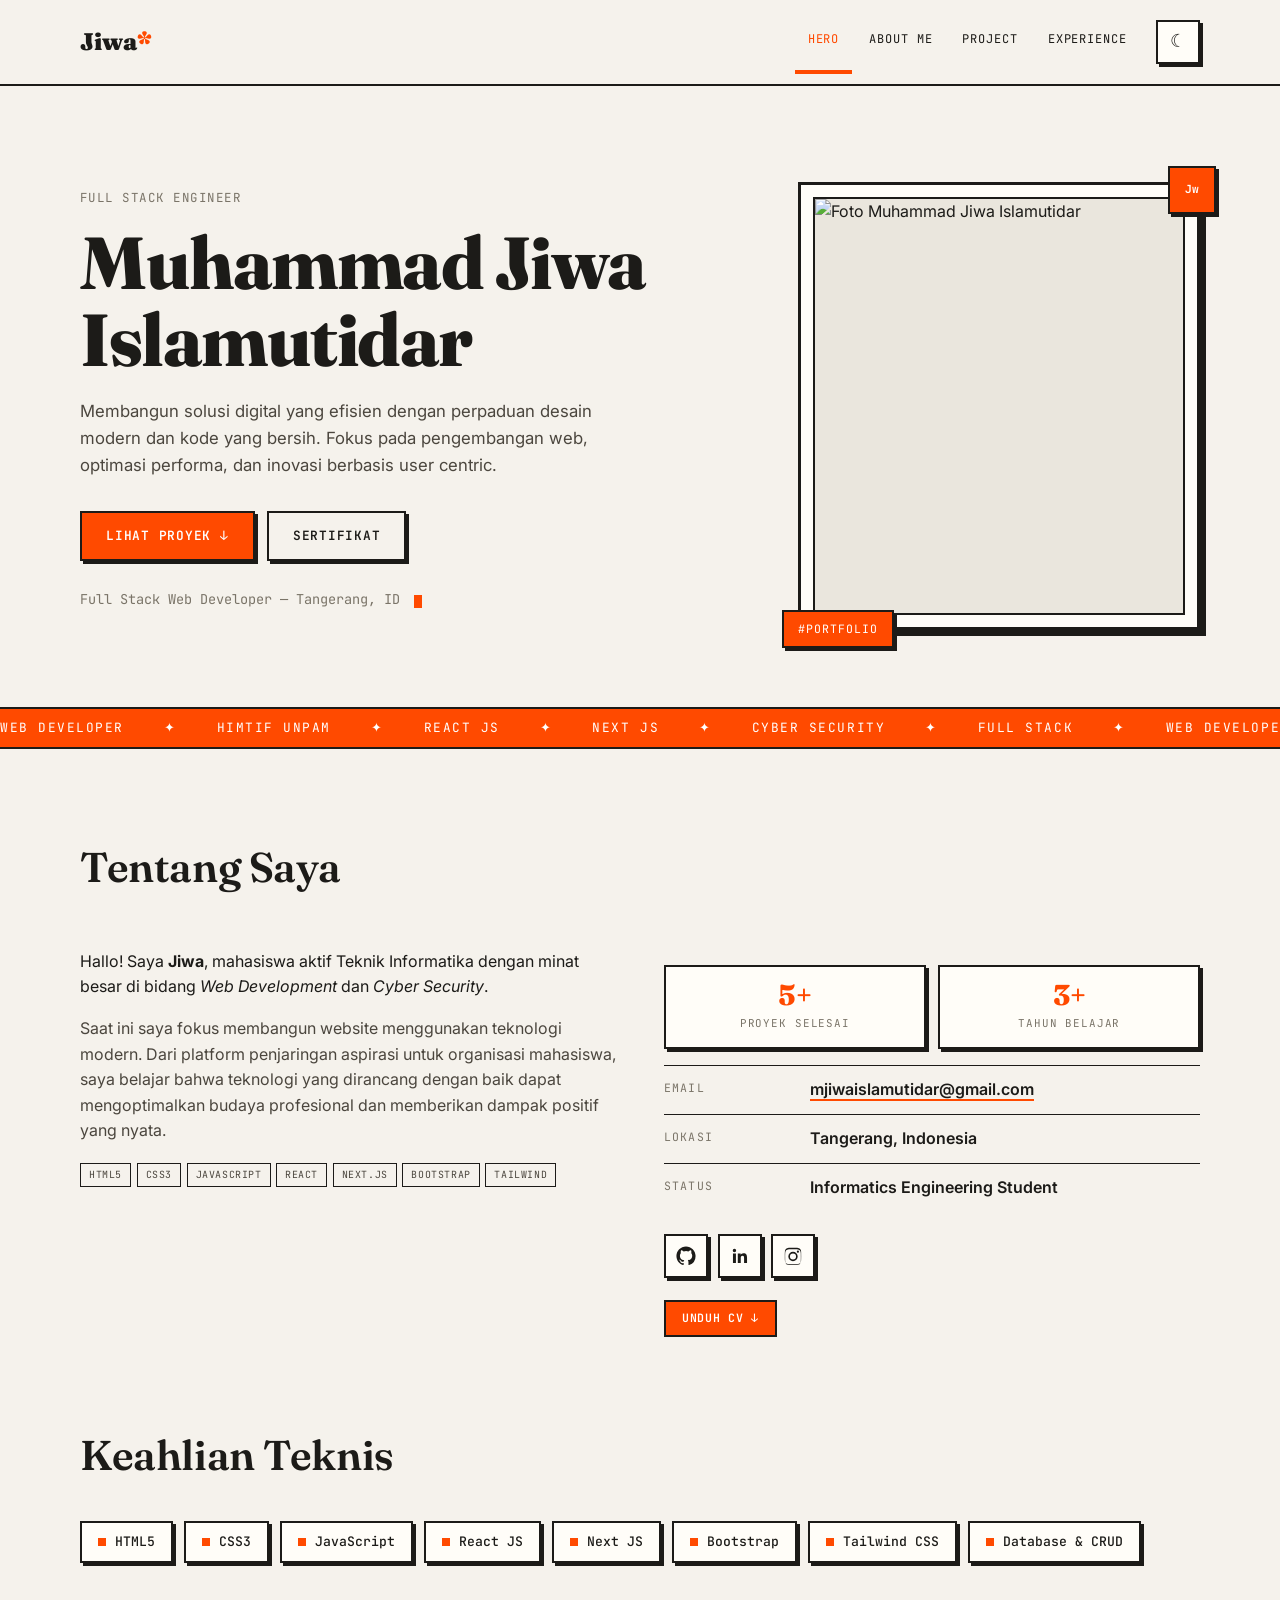
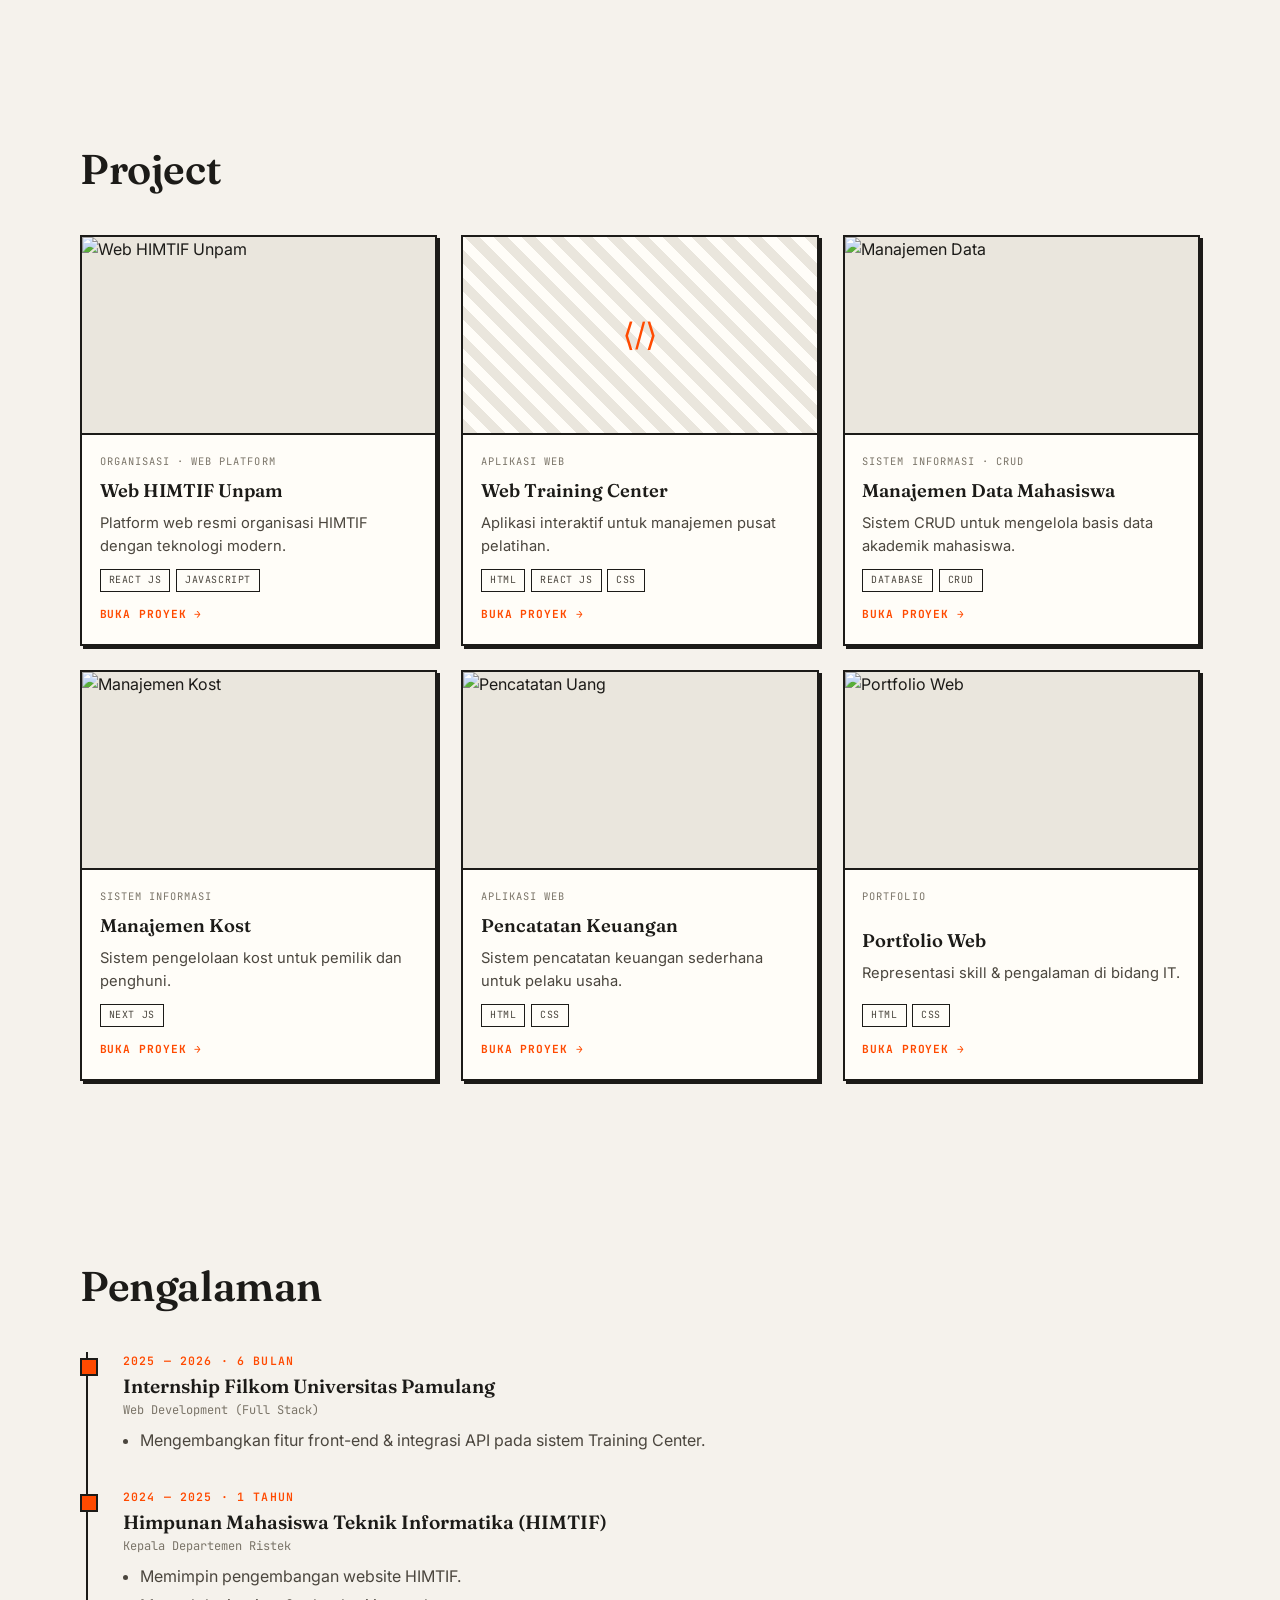
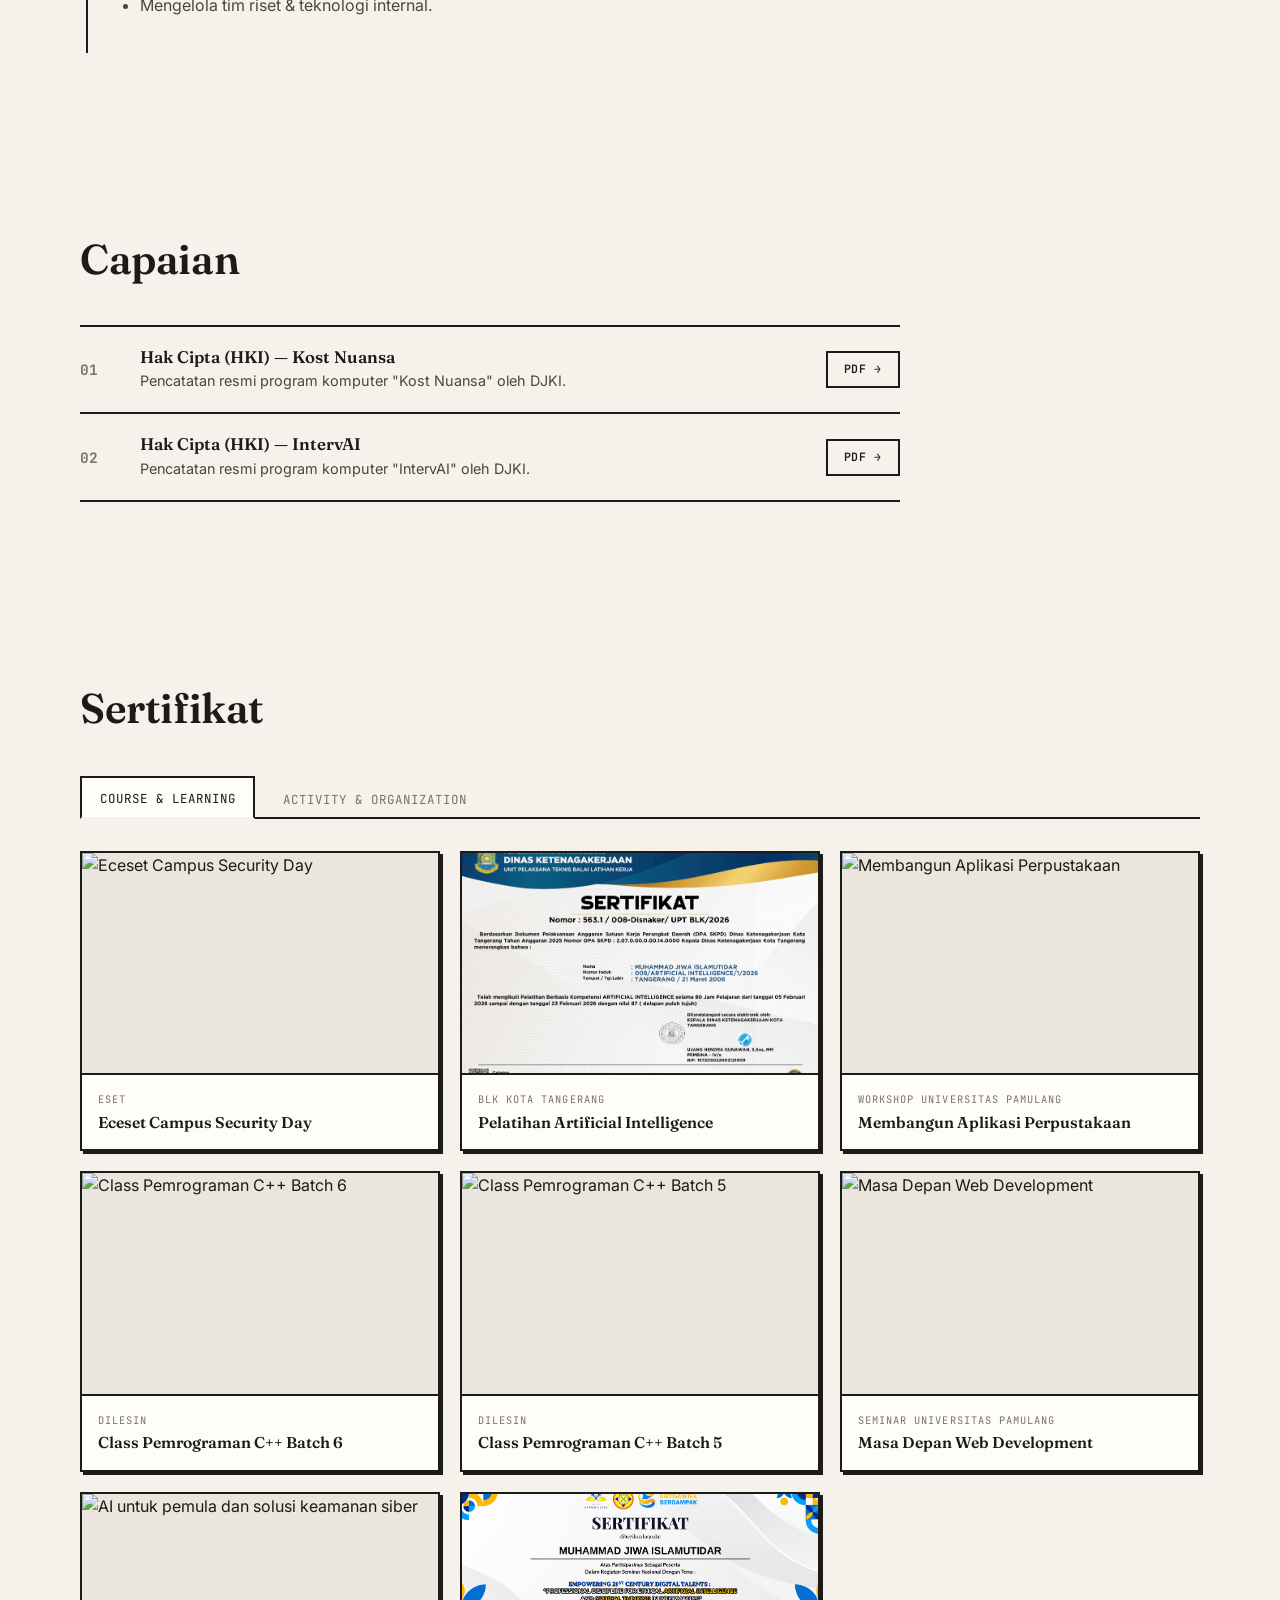
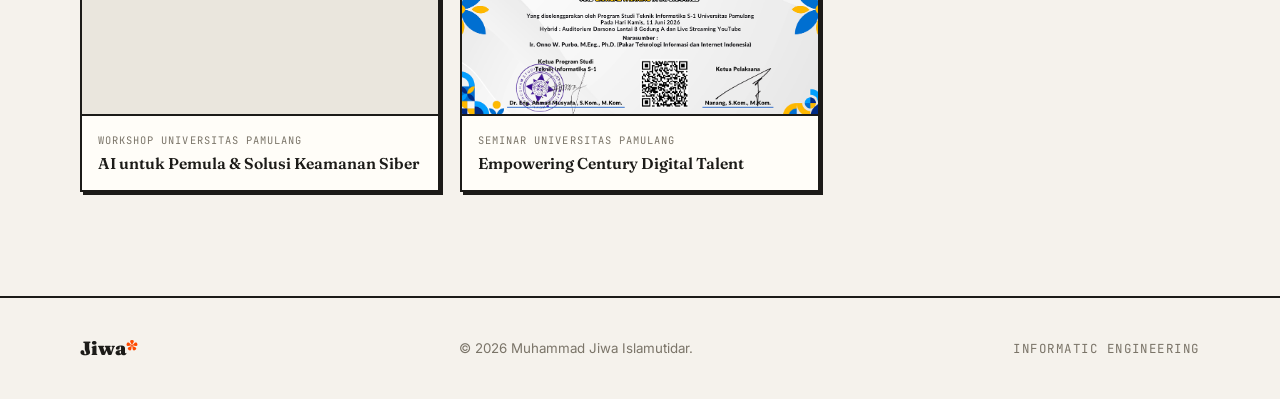
==== commit db4d9719: "update" ====
--- a/index.html
+++ b/index.html
@@ -32,10 +32,10 @@
 
       <nav id="navMain" aria-label="Navigasi utama">
         <ul class="nav-links">
-          <li><a href="#hero" class="active"><span class="nav-num">01</span> / Hero</a></li>
-          <li><a href="#about"><span class="nav-num">02</span> / About me</a></li>
-          <li><a href="#projects"><span class="nav-num">03</span> / Project</a></li>
-          <li><a href="#experience"><span class="nav-num">04</span> / Experience</a></li>
+          <li><a href="#hero" class="active"><span class="nav-num"></span>Hero</a></li>
+          <li><a href="#about"><span class="nav-num"></span>About me</a></li>
+          <li><a href="#projects"><span class="nav-num"></span>Project</a></li>
+          <li><a href="#experience"><span class="nav-num"></span>Experience</a></li>
         </ul>
       </nav>
     </div>
@@ -45,12 +45,12 @@
   <section id="hero" class="hero">
     <div class="container-lg hero-grid">
       <div class="reveal in">
-        <p class="mono-label"><span class="accent"></span>Muhammad Jiwa Islamutidar</p>
+        <p class="mono-label"><span class="accent"></span>Full Stack Engineer</p>
         <h1 class="hero-title">
-          Muhammad<br>Jiwa Islamutidar<br><span class="accent">&amp;</span>
+          Muhammad Jiwa Islamutidar
         </h1>
         <p class="hero-sub">
-          Membangun solusi digital yang efisien dengan perpaduan desain modern dan kode yang bersih. Fokus pada pengembangan web, optimasi performa, dan inovasi berbasis user-centric.
+          Membangun solusi digital yang efisien dengan perpaduan desain modern dan kode yang bersih. Fokus pada pengembangan web, optimasi performa, dan inovasi berbasis user centric.
         </p>
         <div class="cta-row" style="display:flex;gap:.75rem;flex-wrap:wrap;">
           <a class="btn-solid" href="#projects">Lihat Proyek ↓</a>
@@ -65,7 +65,7 @@
         <div class="frame">
           <img src="images/mukapakealmet.png" alt="Foto Muhammad Jiwa Islamutidar">
         </div>
-        <div class="dot">JS<br>25</div>
+        <div class="dot">Jw<br></div>
         <div class="tag">#Portfolio</div>
       </div>
     </div>
@@ -94,7 +94,6 @@
   <section id="about">
     <div class="container-lg">
       <div class="section-head">
-        <p class="mono-label">[ <span class="accent">02</span> ]</p>
         <h2 class="section-title">Tentang Saya</h2>
       </div>
 
@@ -122,7 +121,7 @@
           <div class="about-stats">
             <div class="cols" style="grid-template-columns:1fr 1fr; gap:.8rem;">
               <div class="stat">
-                <div class="num">15+</div>
+                <div class="num">5+</div>
                 <div class="lbl">Proyek Selesai</div>
               </div>
               <div class="stat">
@@ -169,7 +168,6 @@
   <section id="skills" style="padding-top:0;">
     <div class="container-lg">
       <div class="section-head">
-        <p class="mono-label">[ <span class="accent">03</span> ]</p>
         <h2 class="section-title">Keahlian Teknis</h2>
       </div>
       <div class="skill-list reveal">
@@ -189,8 +187,7 @@
   <section id="projects">
     <div class="container-lg">
       <div class="section-head">
-        <p class="mono-label">[ <span class="accent">04</span> ]</p>
-        <h2 class="section-title">Proyek Pilihan</h2>
+        <h2 class="section-title">Project</h2>
       </div>
 
       <div class="grid-projects">
@@ -269,7 +266,7 @@
           <div class="thumb"><img src="images/portofolio.png" alt="Portfolio Web" loading="lazy"></div>
           <div class="body">
             <p class="meta">Portfolio</p>
-            <h3>Portfolio Web Ini</h3>
+            <h3>Portfolio Web</h3>
             <p>Representasi skill & pengalaman di bidang IT.</p>
             <div class="chips"><span>HTML</span><span>CSS</span></div>
             <div class="foot">
@@ -285,7 +282,6 @@
   <section id="experience">
     <div class="container-lg">
       <div class="section-head">
-        <p class="mono-label">[ <span class="accent">05</span> ]</p>
         <h2 class="section-title">Pengalaman</h2>
       </div>
 
@@ -316,7 +312,6 @@
   <section id="achievement">
     <div class="container-lg">
       <div class="section-head">
-        <p class="mono-label">[ <span class="accent">06</span> ]</p>
         <h2 class="section-title">Capaian</h2>
       </div>
 
@@ -337,14 +332,6 @@
           </div>
           <a class="btn-ghost btn-sm achv-cta" href="images/intervai.pdf" target="_blank">PDF →</a>
         </div>
-        <div class="achv-item">
-          <span class="idx">03</span>
-          <div>
-            <h3>Panitia Hackathon 2026</h3>
-            <p>Terlibat sebagai panitia penyelenggara HIMTIF.</p>
-          </div>
-          <span class="mono-label">Sertifikat ↓</span>
-        </div>
       </div>
     </div>
   </section>
@@ -353,13 +340,12 @@
   <section id="certificate">
     <div class="container-lg">
       <div class="section-head">
-        <p class="mono-label">[ <span class="accent">07</span> ]</p>
         <h2 class="section-title">Sertifikat</h2>
       </div>
 
       <div class="tabs" role="tablist">
-        <button class="tab-btn active" data-panel="learning" role="tab" aria-selected="true">Kursus &amp; Belajar</button>
-        <button class="tab-btn" data-panel="activity" role="tab" aria-selected="false">Aktivitas &amp; Organisasi</button>
+        <button class="tab-btn active" data-panel="learning" role="tab" aria-selected="true">Course &amp; Learning</button>
+        <button class="tab-btn" data-panel="activity" role="tab" aria-selected="false">Activity &amp; Organization</button>
       </div>
 
       <!-- Panel 1: Learning -->
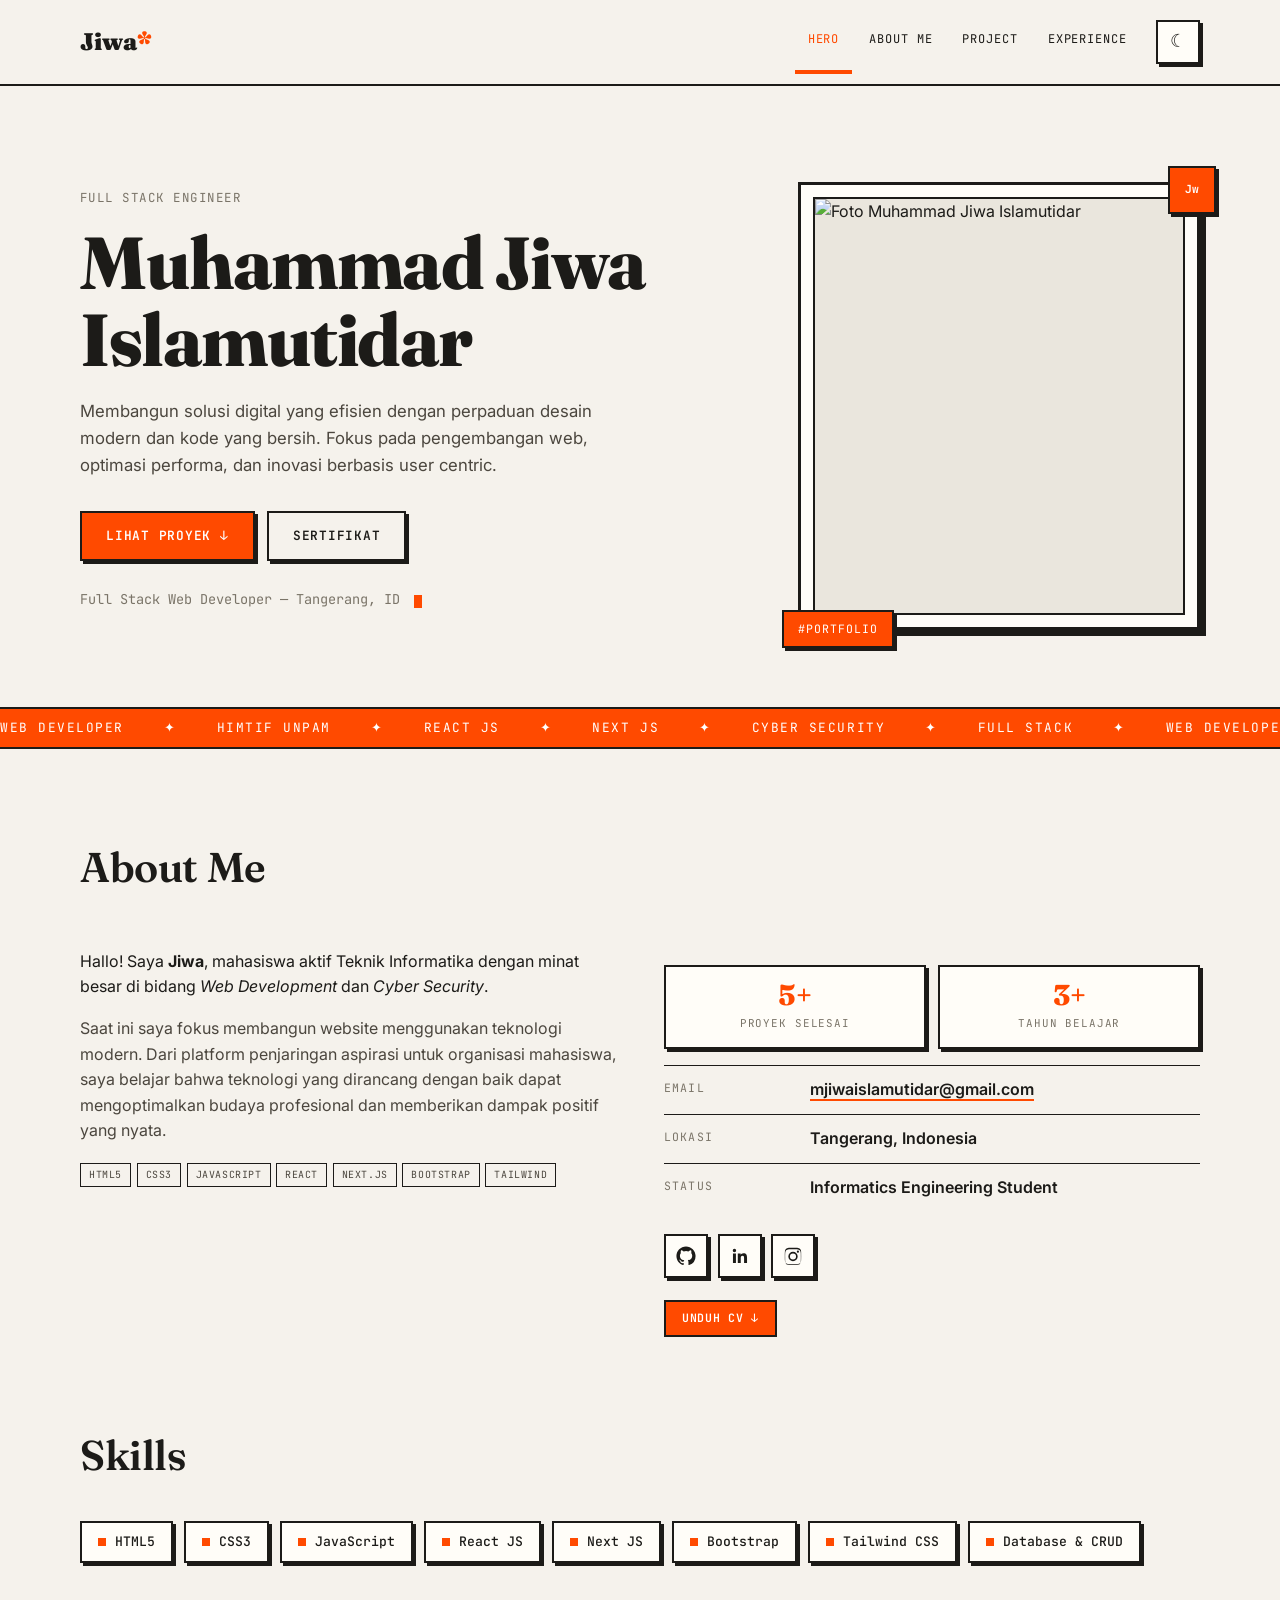
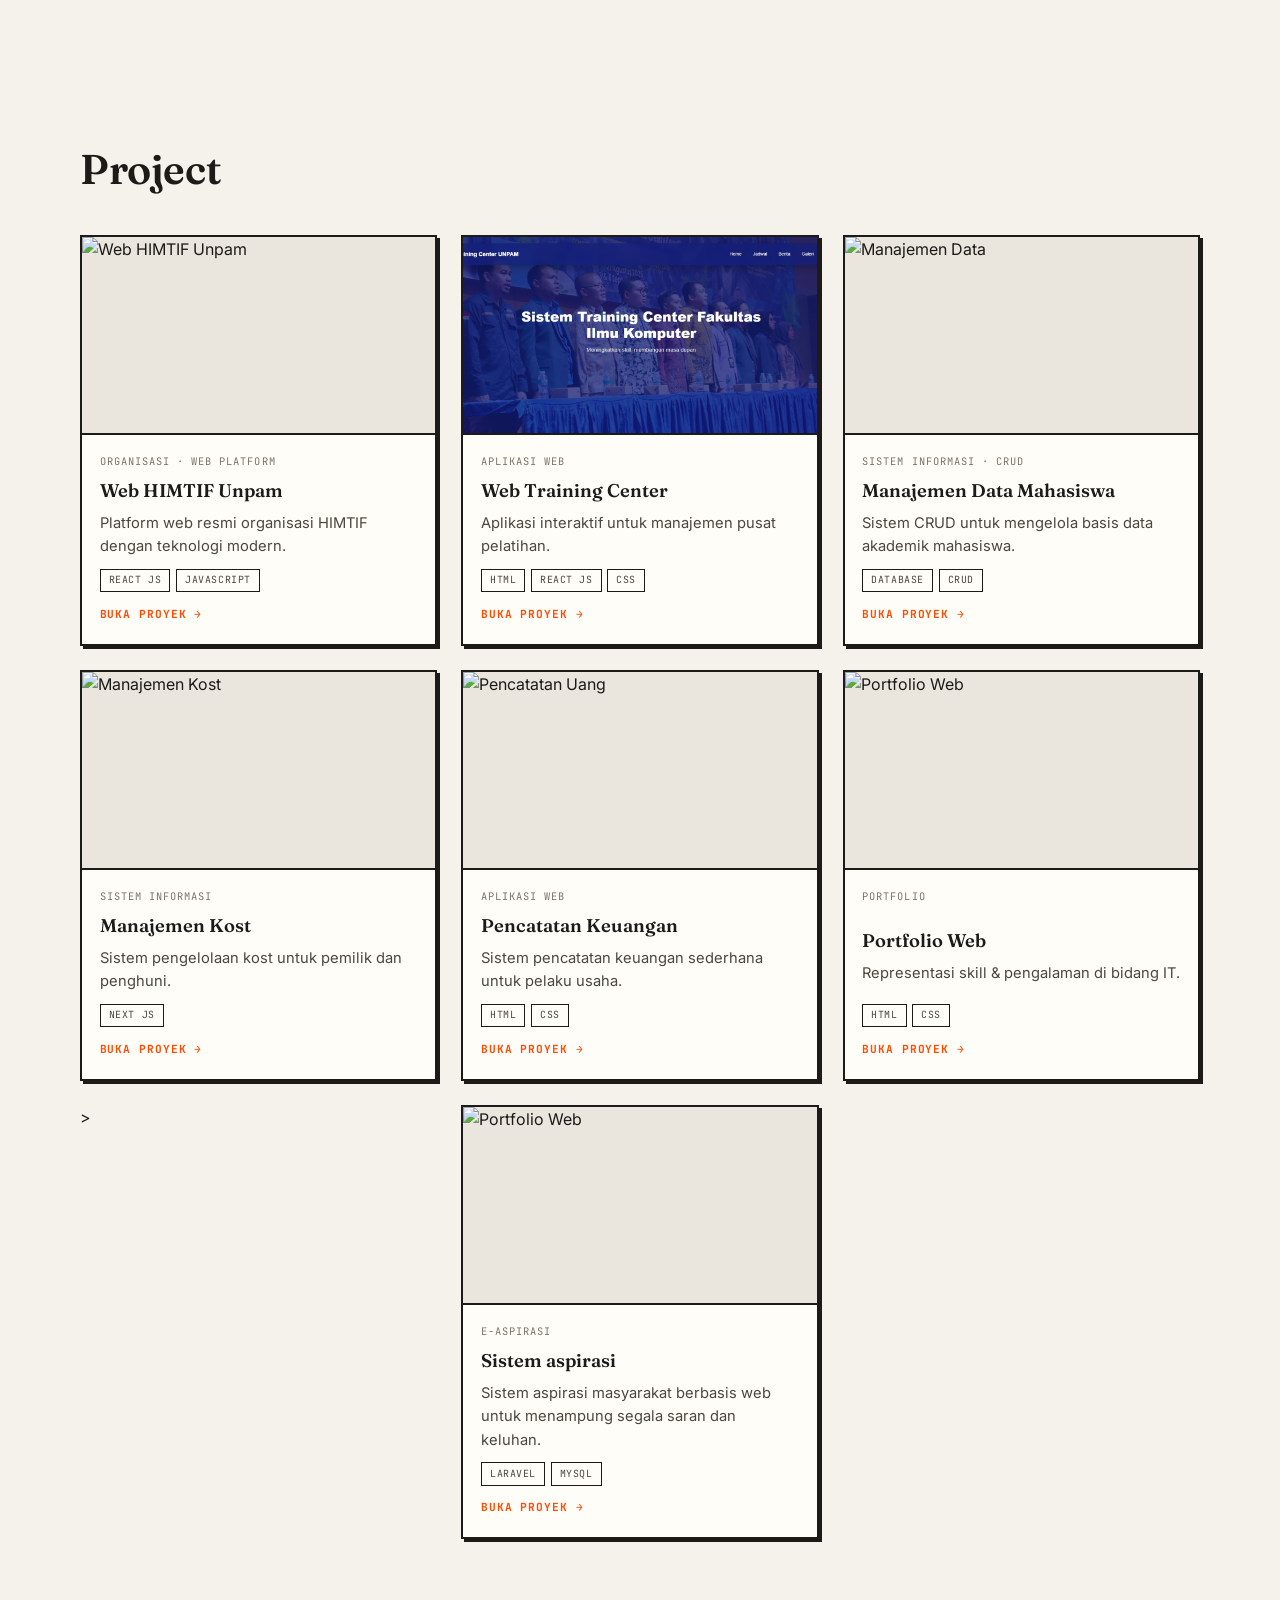
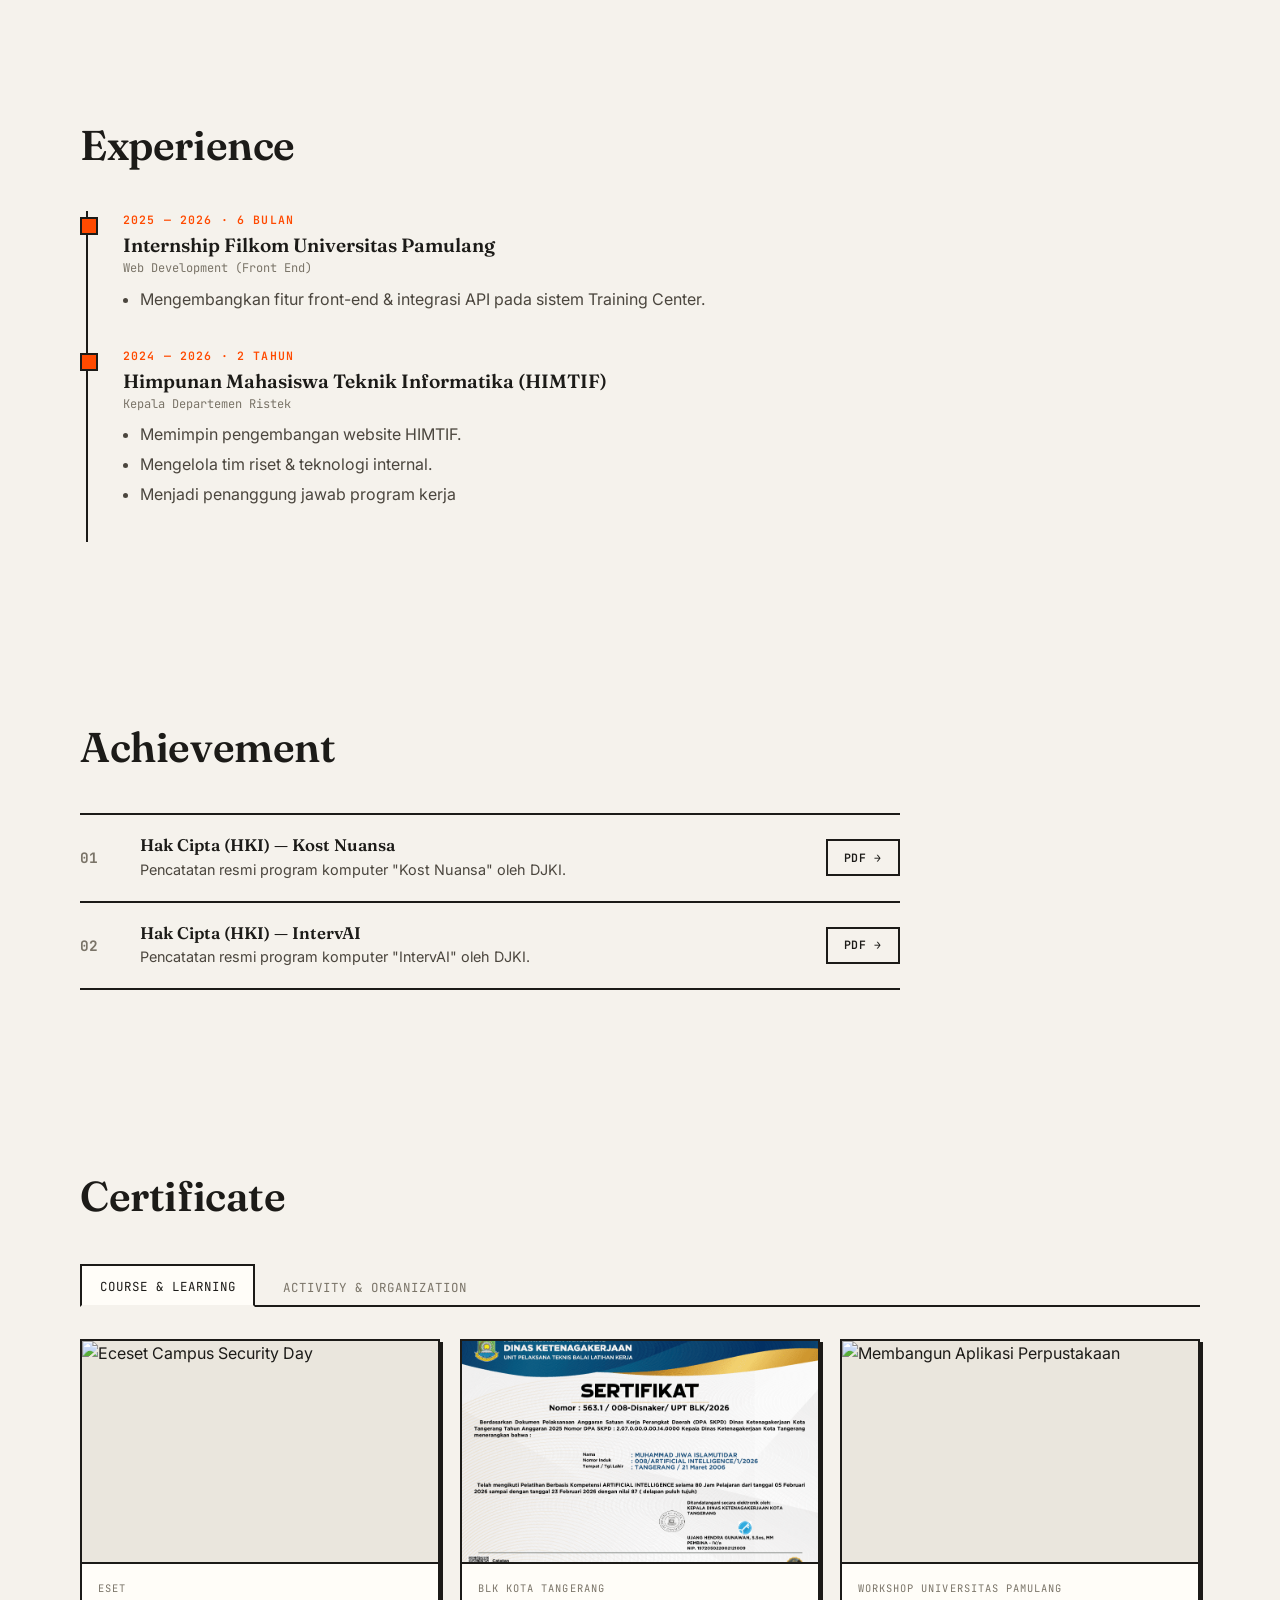
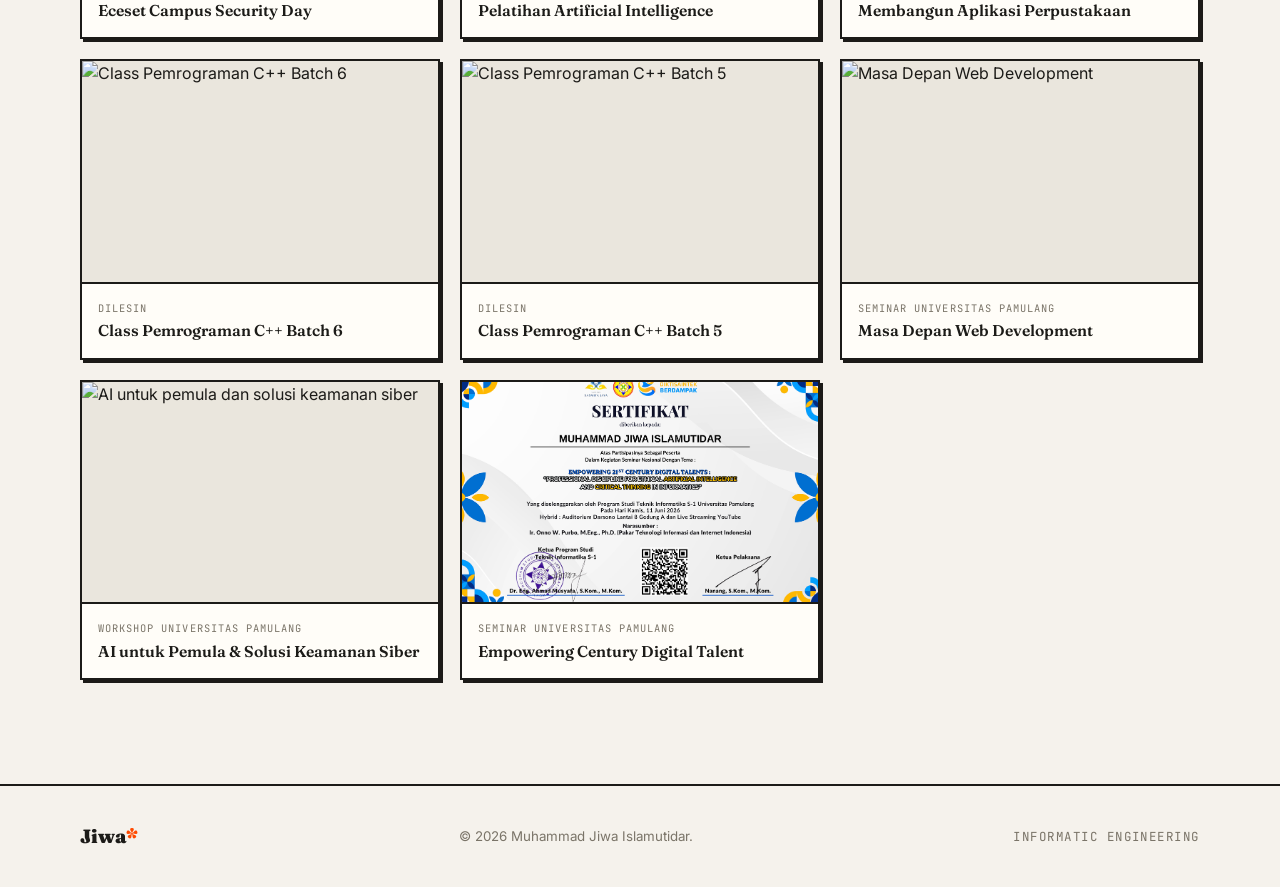
==== commit e2b14866: "update style" ====
--- a/index.html
+++ b/index.html
@@ -63,7 +63,7 @@
 
       <div class="hero-photo reveal in">
         <div class="frame">
-          <img src="images/mukapakealmet.png" alt="Foto Muhammad Jiwa Islamutidar">
+          <img src="images/pakebatik.jpg" alt="Foto Muhammad Jiwa Islamutidar">
         </div>
         <div class="dot">Jw<br></div>
         <div class="tag">#Portfolio</div>
@@ -94,7 +94,7 @@
   <section id="about">
     <div class="container-lg">
       <div class="section-head">
-        <h2 class="section-title">Tentang Saya</h2>
+        <h2 class="section-title">About Me</h2>
       </div>
 
       <div class="cols cols-2">
@@ -168,7 +168,7 @@
   <section id="skills" style="padding-top:0;">
     <div class="container-lg">
       <div class="section-head">
-        <h2 class="section-title">Keahlian Teknis</h2>
+        <h2 class="section-title">Skills</h2>
       </div>
       <div class="skill-list reveal">
         <span class="skill-chip"><i class="dot"></i>HTML5</span>
@@ -207,14 +207,14 @@
 
         <!-- Proyek 2 -->
         <article class="project-card reveal">
-          <div class="icon-card">⟨/⟩</div>
+          <div class="thumb"><img src="images/training.png" alt="Web Training Center" loading="lazy"></div>
           <div class="body">
             <p class="meta">Aplikasi Web</p>
             <h3>Web Training Center</h3>
             <p>Aplikasi interaktif untuk manajemen pusat pelatihan.</p>
             <div class="chips"><span>HTML</span><span>React JS</span><span>CSS</span></div>
             <div class="foot">
-              <a class="go-link" href="#" target="_blank" rel="noopener">Buka Proyek →</a>
+              <a class="go-link" href="javascript:void(0)" onclick="openModal('images/training.png')">Buka Proyek →</a>
             </div>
           </div>
         </article>
@@ -274,6 +274,20 @@
             </div>
           </div>
         </article>
+
+        <!-- proyek 7-->>
+        <article class="project-card reveal">
+          <div class="thumb"><img src="images/aspirasi.png" alt="Portfolio Web" loading="lazy"></div>
+          <div class="body">
+            <p class="meta">e-aspirasi</p>
+            <h3>Sistem aspirasi</h3>
+            <p>Sistem aspirasi masyarakat berbasis web untuk menampung segala saran dan keluhan.</p>
+            <div class="chips"><span>Laravel</span><span>mysql</span></div>
+            <div class="foot">
+              <a class="go-link" href="https://aspirasi-tau.vercel.app/" target="_blank" rel="noopener">Buka Proyek →</a>
+            </div>
+          </div>
+        </article>
       </div>
     </div>
   </section>
@@ -282,26 +296,27 @@
   <section id="experience">
     <div class="container-lg">
       <div class="section-head">
-        <h2 class="section-title">Pengalaman</h2>
+        <h2 class="section-title">Experience</h2>
       </div>
 
       <div class="timeline reveal" style="max-width:720px;">
         <div class="timeline-item">
           <p class="when">2025 — 2026 · 6 Bulan</p>
           <h3>Internship Filkom Universitas Pamulang</h3>
-          <p class="role">Web Development (Full Stack)</p>
+          <p class="role">Web Development (Front End)</p>
           <ul>
             <li>Mengembangkan fitur front-end & integrasi API pada sistem Training Center.</li>
           </ul>
         </div>
 
         <div class="timeline-item">
-          <p class="when">2024 — 2025 · 1 Tahun</p>
+          <p class="when">2024 — 2026 · 2 Tahun</p>
           <h3>Himpunan Mahasiswa Teknik Informatika (HIMTIF)</h3>
           <p class="role">Kepala Departemen Ristek</p>
           <ul>
             <li>Memimpin pengembangan website HIMTIF.</li>
             <li>Mengelola tim riset & teknologi internal.</li>
+            <li>Menjadi penanggung jawab program kerja</li>
           </ul>
         </div>
       </div>
@@ -312,7 +327,7 @@
   <section id="achievement">
     <div class="container-lg">
       <div class="section-head">
-        <h2 class="section-title">Capaian</h2>
+        <h2 class="section-title">Achievement</h2>
       </div>
 
       <div class="list-achv reveal" style="max-width:820px;">
@@ -340,7 +355,7 @@
   <section id="certificate">
     <div class="container-lg">
       <div class="section-head">
-        <h2 class="section-title">Sertifikat</h2>
+        <h2 class="section-title">Certificate</h2>
       </div>
 
       <div class="tabs" role="tablist">
@@ -486,6 +501,7 @@
       applyTheme(next);
       localStorage.setItem('theme', next);
     });
+
 
     // ---------- MOBILE NAV ----------
     const toggler = document.getElementById('navToggler');
@@ -548,7 +564,31 @@
     modalClose.addEventListener('click', closeModal);
     modal.addEventListener('click', (e) => { if (e.target === modal) closeModal(); });
     document.addEventListener('keydown', (e) => { if (e.key === 'Escape') closeModal(); });
+
+    function openModal(imgSrc) {
+  const modal = document.getElementById("imageModal");
+  const modalImg = document.getElementById("modalImage");
+  modalImg.src = imgSrc;
+  modal.style.display = "flex";
+}
+
+function closeModal() {
+  document.getElementById("imageModal").style.display = "none";
+}
+
+window.onclick = function(event) {
+  const modal = document.getElementById("imageModal");
+  if (event.target === modal) {
+    closeModal();
+  }
+}
   </script>
+  <div id="imageModal" class="modal-overlay">
+  <div class="modal-card">
+    <span class="close-btn" onclick="closeModal()">&times;</span>
+    <img id="modalImage" src="" alt="Project Preview">
+  </div>
+</div>
 </body>
 </html>
 
--- a/style.css
+++ b/style.css
@@ -758,3 +758,64 @@
   .footer .container-lg { flex-direction: column; text-align: center; }
 }
 
+.modal-overlay {
+  display: none;
+  position: fixed;
+  z-index: 999999;
+  left: 0;
+  top: 0;
+  width: 100%;
+  height: 100%;
+  background-color: rgba(16, 38, 28, 0.85);
+  backdrop-filter: blur(5px);
+  align-items: center;
+  justify-content: center;
+}
+
+.modal-card {
+  position: relative;
+  background: var(--bg-card);
+  padding: 10px;
+  border-radius: 1rem;
+  border: 1px solid var(--accent-gold);
+  max-width: 80%;
+  max-height: 80vh;
+  box-shadow: 0 10px 30px rgba(0,0,0,0.5);
+  animation: modalAppear 0.3s ease-out;
+}
+
+.modal-card img {
+  max-width: 100%;
+  max-height: calc(80vh - 20px);
+  border-radius: 0.5rem;
+  object-fit: contain;
+}
+
+.close-btn {
+  position: absolute;
+  top: -15px;
+  right: -15px;
+  background: var(--accent-gold);
+  color: #10261C;
+  width: 35px;
+  height: 35px;
+  border-radius: 50%;
+  display: flex;
+  align-items: center;
+  justify-content: center;
+  font-size: 24px;
+  font-weight: bold;
+  cursor: pointer;
+  box-shadow: 0 4px 10px rgba(0,0,0,0.3);
+  transition: 0.2s;
+}
+
+.close-btn:hover {
+  transform: scale(1.1);
+}
+
+@keyframes modalAppear {
+  from { opacity: 0; transform: scale(0.8); }
+  to { opacity: 1; transform: scale(1); }
+}
+
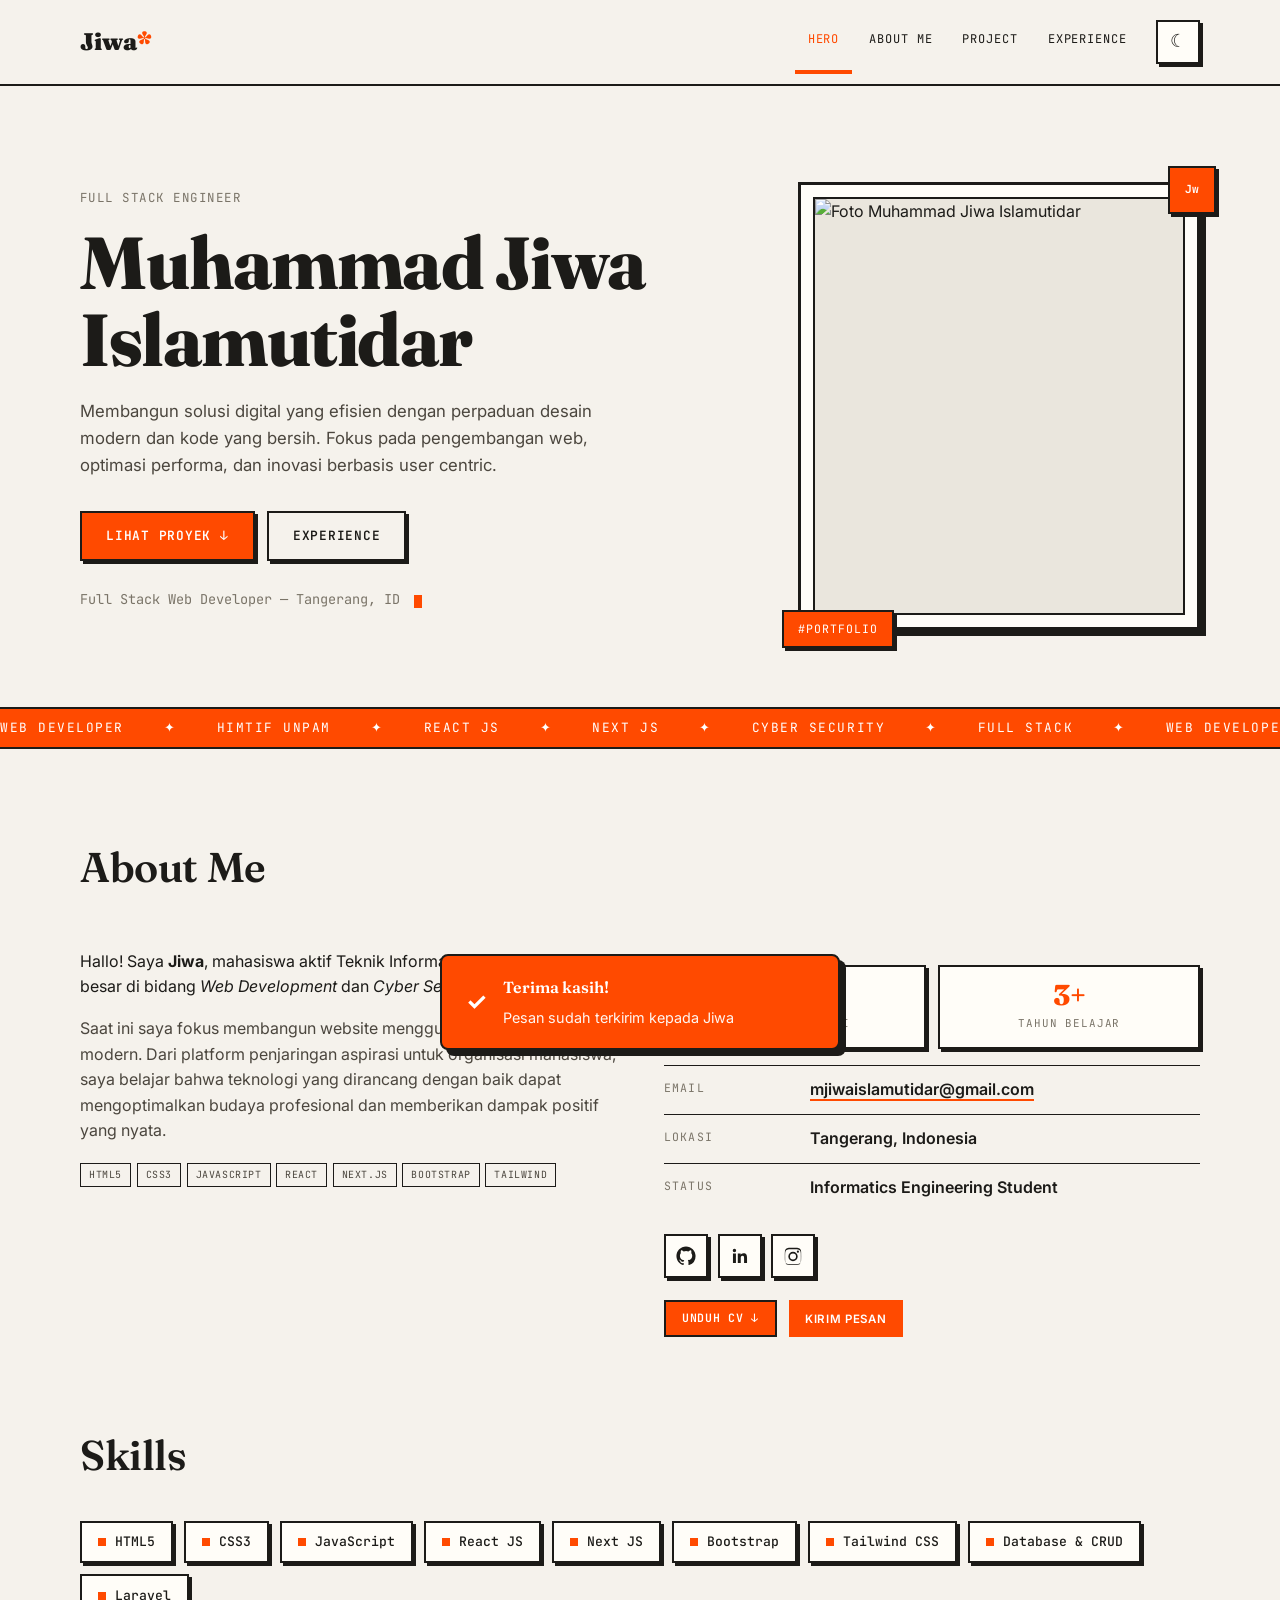
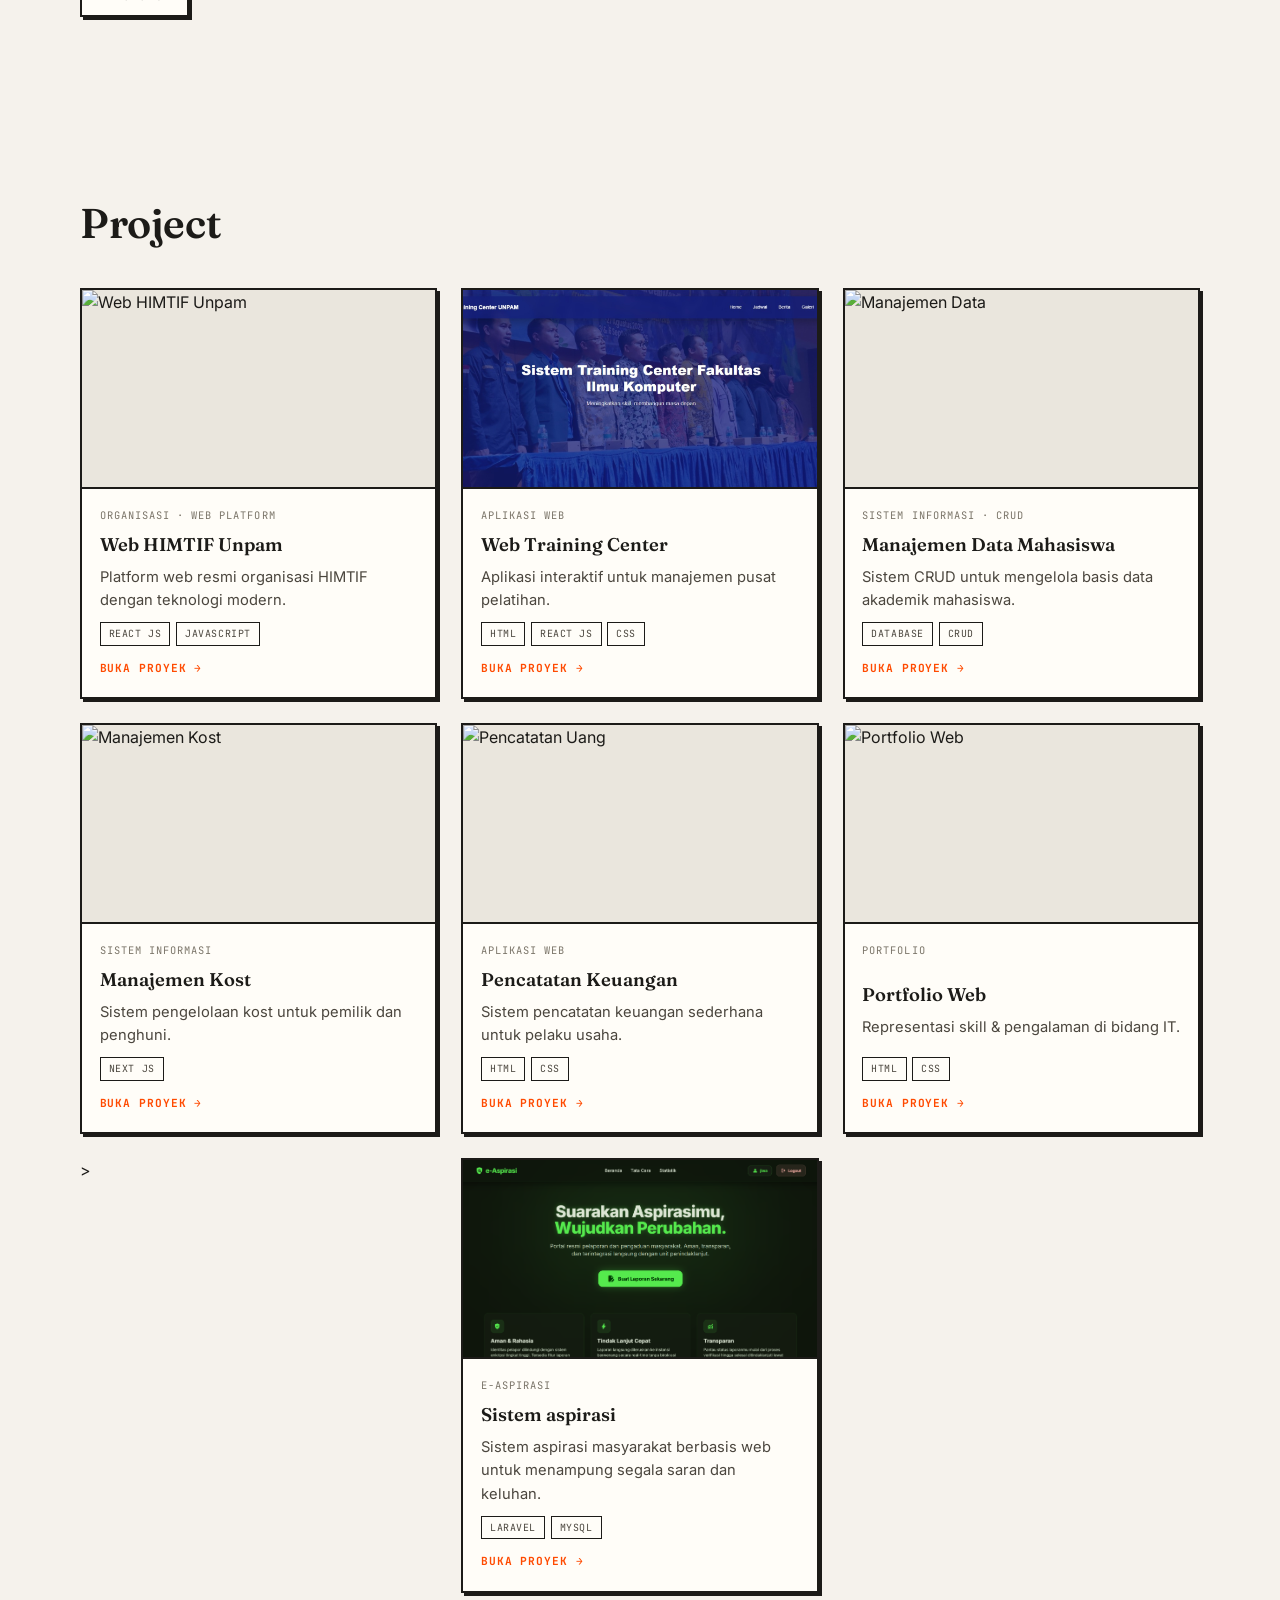
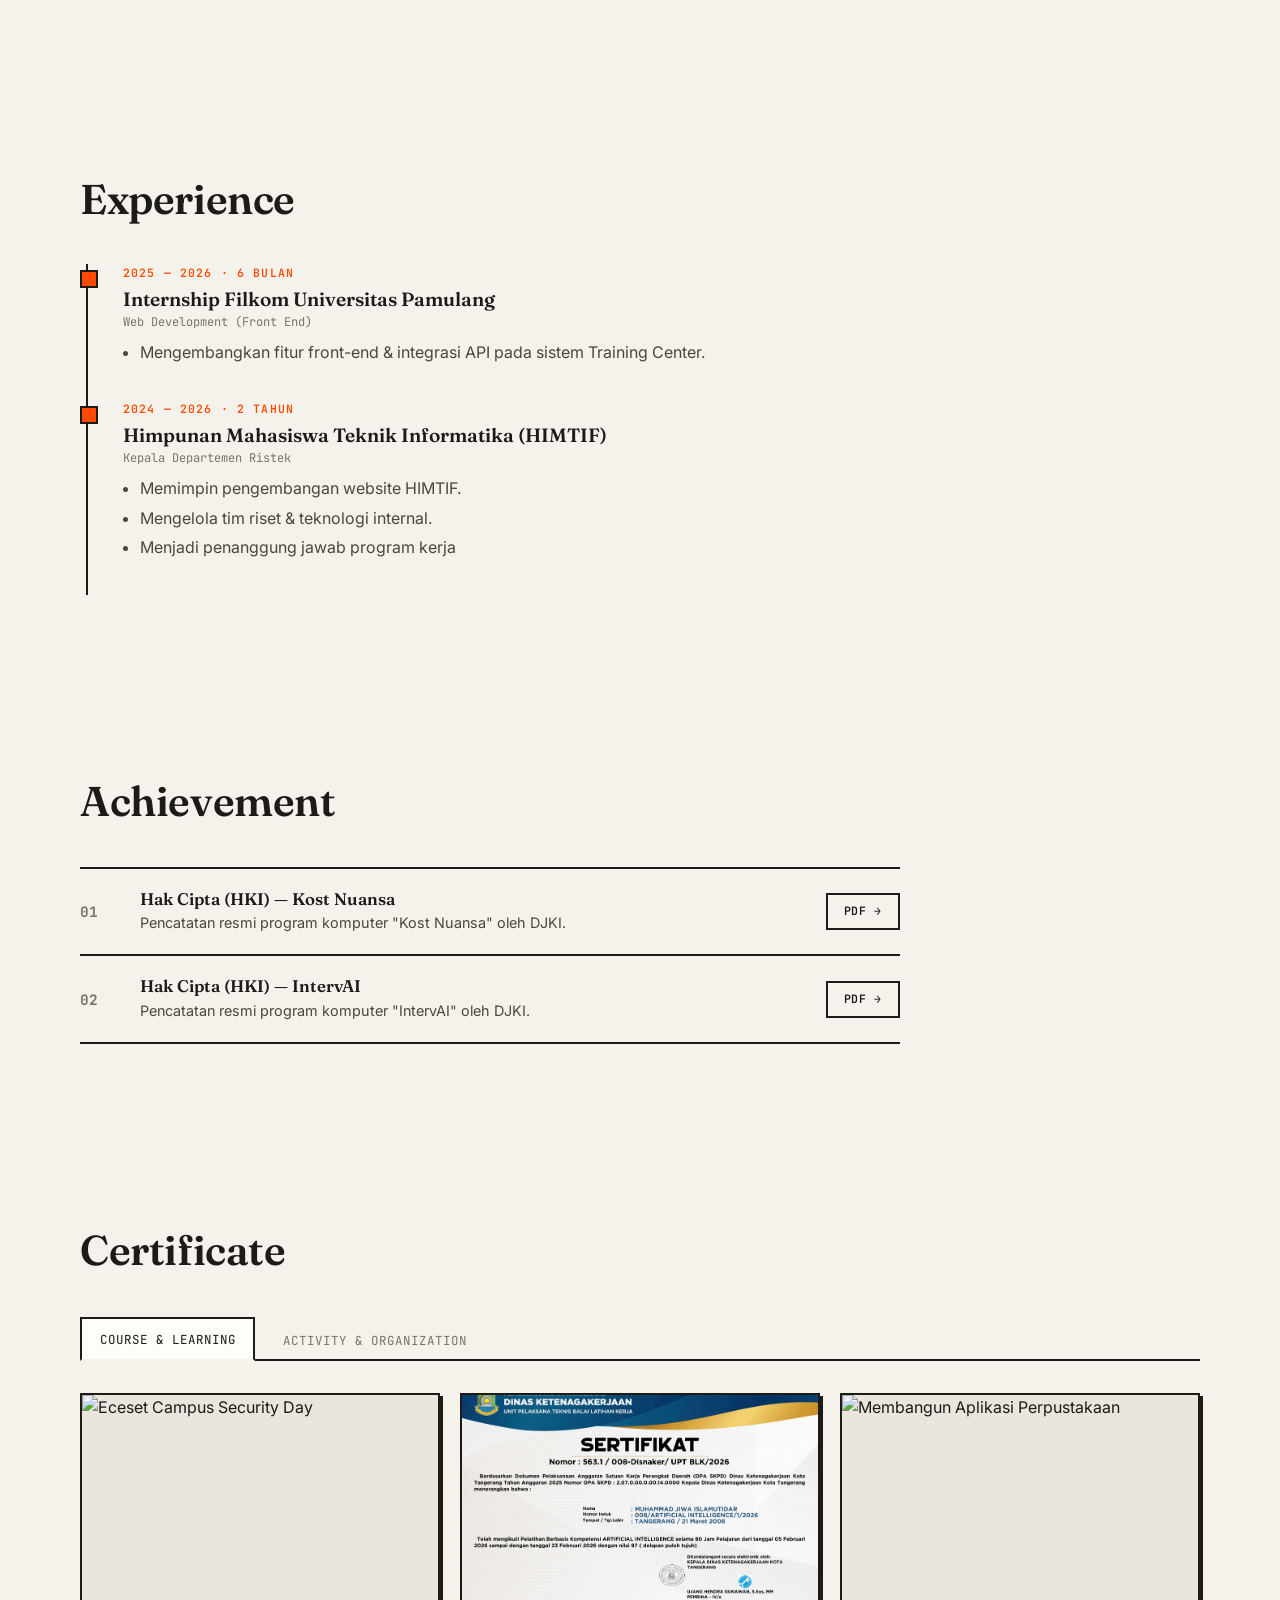
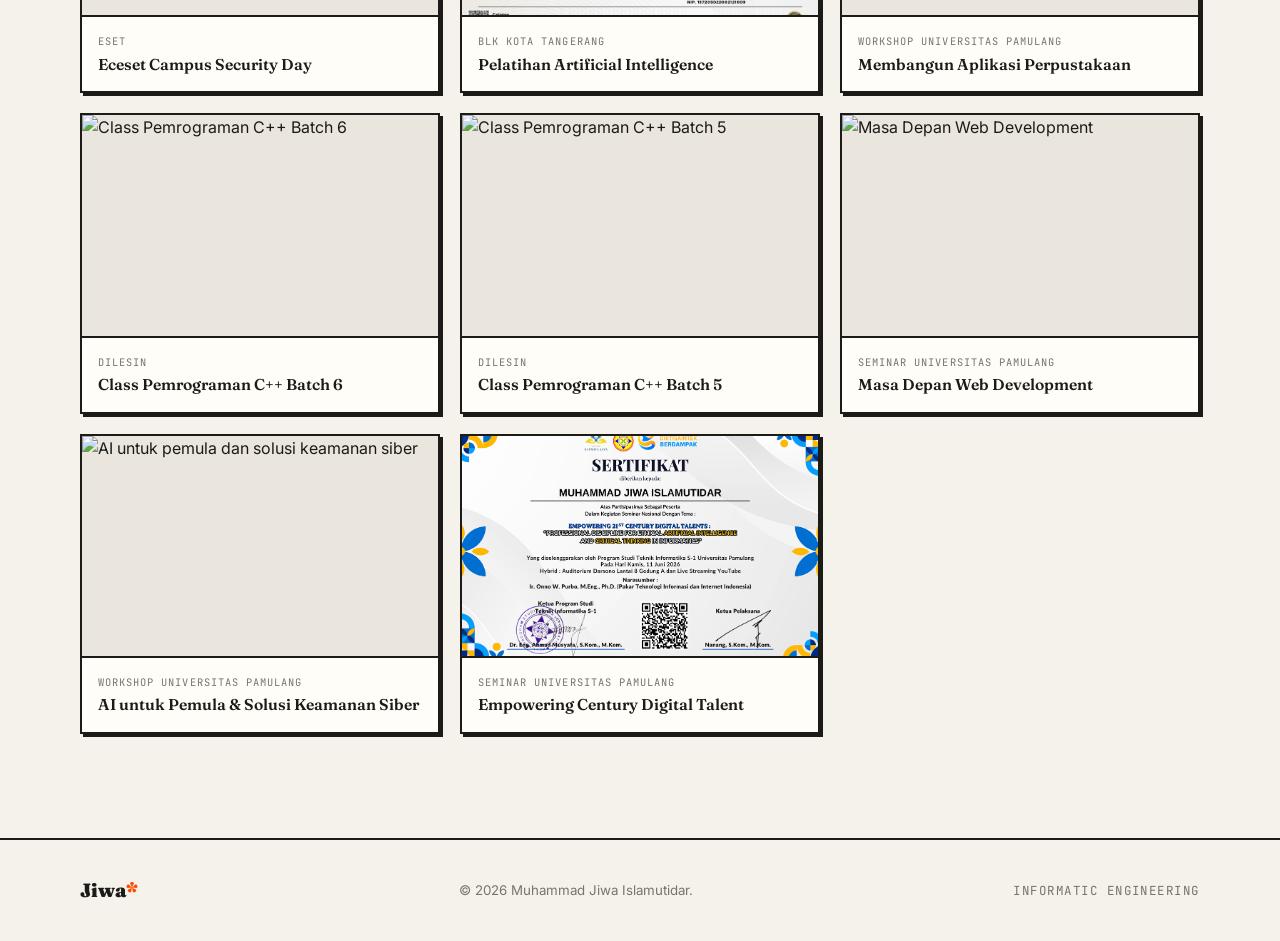
==== commit 4f4f50cb: "update fitur" ====
--- a/index.html
+++ b/index.html
@@ -54,7 +54,7 @@
         </p>
         <div class="cta-row" style="display:flex;gap:.75rem;flex-wrap:wrap;">
           <a class="btn-solid" href="#projects">Lihat Proyek ↓</a>
-          <a class="btn-ghost" href="#certificate">Sertifikat</a>
+          <a class="btn-ghost" href="#experience">Experience</a>
         </div>
         <p class="hero-placeholder">
           Full Stack Web Developer — Tangerang, ID <span class="bar"></span>
@@ -154,10 +154,13 @@
             <a href="https://www.instagram.com/mjiwa_" target="_blank" rel="noopener" aria-label="Instagram" title="Instagram"><svg width="20" height="20" viewBox="0 0 24 24" fill="currentColor"><path d="M12 2.16c3.2 0 3.58.01 4.85.07 1.17.05 1.8.25 2.23.41.56.22.96.48 1.38.9.42.42.68.82.9 1.38.16.42.36 1.06.41 2.23.06 1.27.07 1.65.07 4.85s-.01 3.58-.07 4.85c-.05 1.17-.25 1.8-.41 2.23-.22.56-.48.96-.9 1.38-.42.42-.82.68-1.38.9-.42.16-1.06.36-2.23.41-1.27.06-1.65.07-4.85.07s-3.58-.01-4.85-.07c-1.17-.05-1.8-.25-2.23-.41a3.72 3.72 0 0 1-1.38-.9c-.42-.42-.68-.82-.9-1.38-.16-.42-.36-1.06-.41-2.23C2.17 15.58 2.16 15.2 2.16 12s.01-3.58.07-4.85c.05-1.17.25-1.8.41-2.23.22-.56.48-.96.9-1.38.42-.42.82-.68 1.38-.9.42-.16 1.06-.36 2.23-.41C8.42 2.17 8.8 2.16 12 2.16Zm0 1.8c-3.15 0-3.52.01-4.77.07-1.08.05-1.67.23-2.06.38-.52.2-.89.44-1.28.83-.39.39-.63.76-.83 1.28-.15.39-.33.98-.38 2.06-.06 1.25-.07 1.62-.07 4.77s.01 3.52.07 4.77c.05 1.08.23 1.67.38 2.06.2.52.44.89.83 1.28.39.39.76.63 1.28.83.39.15.98.33 2.06.38 1.25.06 1.62.07 4.77.07s3.52-.01 4.77-.07c1.08-.05 1.67-.23 2.06-.38.52-.2.89-.44 1.28-.83.39-.39.63-.76.83-1.28.15-.39.33-.98.38-2.06.06-1.25.07-1.62.07-4.77s-.01-3.52-.07-4.77c-.05-1.08-.23-1.67-.38-2.06-.2-.52-.44-.89-.83-1.28a3.44 3.44 0 0 0-1.28-.83c-.39-.15-.98-.33-2.06-.38-1.25-.06-1.62-.07-4.77-.07Zm0 3.06a5.63 5.63 0 1 1 0 11.26 5.63 5.63 0 0 1 0-11.26Zm0 9.29a3.66 3.66 0 1 0 0-7.32 3.66 3.66 0 0 0 0 7.32Zm7.2-9.52a1.31 1.31 0 1 1-2.63 0 1.31 1.31 0 0 1 2.63 0Z"/></svg></a>
           </div>
 
-          <div style="margin-top:1.4rem;">
+          <div style="margin-top:1.4rem; display: flex; gap: 0.75rem; flex-wrap: wrap;">
             <a class="btn-solid btn-sm" href="images/CV - Muhammad Jiwa Islamutidar.pdf" target="_blank">
               Unduh CV ↓
             </a>
+            <button type="button" class="btn-solid btn-sm" id="contactBtnAbout" style="cursor: pointer; border: none; font-family: inherit;">
+              Kirim Pesan
+            </button>
           </div>
         </div>
       </div>
@@ -179,6 +182,7 @@
         <span class="skill-chip"><i class="dot"></i>Bootstrap</span>
         <span class="skill-chip"><i class="dot"></i>Tailwind CSS</span>
         <span class="skill-chip"><i class="dot"></i>Database & CRUD</span>
+        <span class="skill-chip"><i class="dot"></i>Laravel</span>
       </div>
     </div>
   </section>
@@ -477,7 +481,41 @@
     </div>
   </footer>
 
-  <!-- ============ MODAL ============ -->
+  <!-- ============ NOTIFICATION TOAST ============ -->
+  <div id="notificationToast" class="notification-toast" role="alert" aria-live="polite">
+    <div class="notification-content">
+      <span class="notification-icon">✓</span>
+      <div class="notification-text">
+        <p class="notification-title">Terima kasih!</p>
+        <p class="notification-message">Pesan sudah terkirim kepada Jiwa</p>
+      </div>
+    </div>
+  </div>
+
+  <!-- ============ MODAL CONTACT FORM ============ -->
+  <div class="modal-backdrop" id="contactModal" role="dialog" aria-modal="true" aria-label="Form Kontak">
+    <div class="modal-box contact-modal">
+      <button class="modal-close" id="contactModalClose" aria-label="Tutup">✕</button>
+      <h3 style="margin-bottom: 1rem; font-size: 1.3rem;">Kirim Pesan</h3>
+      <form id="contactForm" style="display: flex; flex-direction: column; gap: 1rem;">
+        <div>
+          <label for="contactName" style="display: block; margin-bottom: 0.4rem; font-size: 0.9rem;">Nama *</label>
+          <input type="text" id="contactName" name="name" required placeholder="Nama Anda" style="width: 100%; padding: 0.7rem; border: 1px solid var(--border); border-radius: 6px; font-family: inherit; font-size: 0.95rem; background: var(--bg); color: var(--text);">
+        </div>
+        <div>
+          <label for="contactEmail" style="display: block; margin-bottom: 0.4rem; font-size: 0.9rem;">Email *</label>
+          <input type="email" id="contactEmail" name="email" required placeholder="email@example.com" style="width: 100%; padding: 0.7rem; border: 1px solid var(--border); border-radius: 6px; font-family: inherit; font-size: 0.95rem; background: var(--bg); color: var(--text);">
+        </div>
+        <div>
+          <label for="contactMessage" style="display: block; margin-bottom: 0.4rem; font-size: 0.9rem;">Pesan *</label>
+          <textarea id="contactMessage" name="message" required placeholder="Tulis pesan Anda..." rows="5" style="width: 100%; padding: 0.7rem; border: 1px solid var(--border); border-radius: 6px; font-family: inherit; font-size: 0.95rem; background: var(--bg); color: var(--text); resize: vertical;"></textarea>
+        </div>
+        <button type="submit" class="btn-solid" style="margin-top: 0.5rem;">Kirim Pesan</button>
+      </form>
+    </div>
+  </div>
+
+  <!-- ============ MODAL CERTIFICATE PREVIEW ============ -->
   <div class="modal-backdrop" id="certModal" role="dialog" aria-modal="true" aria-label="Pratinjau Sertifikat">
     <div class="modal-box">
       <button class="modal-close" id="modalClose" aria-label="Tutup">✕</button>
@@ -485,7 +523,18 @@
     </div>
   </div>
 
+  <script src="https://cdn.jsdelivr.net/npm/@emailjs/browser@4/dist/index.min.js"></script>
   <script>
+    // Tunggu EmailJS library loaded sebelum init
+    function initEmailJS() {
+      if (typeof emailjs !== 'undefined') {
+        emailjs.init('gJ5DiGwLrFF5Nqhj3');
+      } else {
+        setTimeout(initEmailJS, 100);
+      }
+    }
+    initEmailJS();
+
     // ---------- THEME TOGGLE ----------
     const html = document.documentElement;
     const themeBtn = document.getElementById('themeToggle');
@@ -511,6 +560,123 @@
       toggler.setAttribute('aria-expanded', open);
       toggler.querySelector('.toggler-icon').textContent = open ? '✕' : '☰';
     });
+
+    // ---------- DEFINE FUNCTIONS DULU ----------
+    const contactModal = document.getElementById('contactModal');
+    const contactModalClose = document.getElementById('contactModalClose');
+
+    function closeContactModal() {
+      contactModal.classList.remove('open');
+      document.body.style.overflow = '';
+    }
+
+    // Function untuk show notification
+    function showNotification() {
+      const toast = document.getElementById('notificationToast');
+      toast.classList.add('show');
+      
+      setTimeout(() => {
+        toast.classList.remove('show');
+      }, 4000);
+    }
+
+    // Tunggu EmailJS library loaded sebelum setup form
+    function setupContactFormHandler() {
+      console.log('[Contact Form] Checking EmailJS...');
+      
+      if (typeof emailjs === 'undefined') {
+        console.log('[Contact Form] EmailJS not ready, retrying...');
+        setTimeout(setupContactFormHandler, 100);
+        return;
+      }
+
+      const contactForm = document.getElementById('contactForm');
+      console.log('[Contact Form] contactForm element:', contactForm);
+      
+      if (!contactForm) {
+        console.error('[Contact Form] Form not found!');
+        return;
+      }
+
+      // HAPUS listener lama jika ada
+      const newContactForm = contactForm.cloneNode(true);
+      contactForm.parentNode.replaceChild(newContactForm, contactForm);
+      
+      // Attach listener ke element baru
+      const formElement = document.getElementById('contactForm');
+      console.log('[Contact Form] Attaching submit listener...');
+      
+      formElement.addEventListener('submit', async (e) => {
+        console.log('[Contact Form] Submit event triggered!');
+        e.preventDefault();
+        console.log('[Contact Form] preventDefault called');
+        
+        const submitBtn = formElement.querySelector('button[type="submit"]');
+        const originalText = submitBtn.textContent;
+        submitBtn.textContent = 'Mengirim...';
+        submitBtn.disabled = true;
+
+        try {
+          console.log('[Contact Form] Sending email via EmailJS...');
+          const response = await emailjs.send('gmail_service', 'template_xsrz9o6', {
+            from_name: document.getElementById('contactName').value,
+            from_email: document.getElementById('contactEmail').value,
+            message: document.getElementById('contactMessage').value,
+            reply_to: document.getElementById('contactEmail').value,
+          });
+
+          console.log('[Contact Form] Response:', response);
+          
+          if (response.status === 200) {
+            console.log('[Contact Form] Success! Showing notification...');
+            formElement.reset();
+            closeContactModal();
+            showNotification();
+          }
+        } catch (error) {
+          console.error('[Contact Form] Error:', error);
+          alert('Gagal mengirim pesan. Silakan coba lagi.');
+        } finally {
+          submitBtn.textContent = originalText;
+          submitBtn.disabled = false;
+        }
+      }, true); // Capture phase
+      
+      console.log('[Contact Form] Setup complete!');
+    }
+
+    // Setup form handler saat DOM siap
+    console.log('[Init] Document readyState:', document.readyState);
+    if (document.readyState === 'loading') {
+      document.addEventListener('DOMContentLoaded', setupContactFormHandler);
+    } else {
+      setupContactFormHandler();
+    }
+
+    // ---------- CONTACT FORM MODAL ----------
+    const contactLink = document.querySelector('.nav-links a[href="#contact"]');
+
+    if (contactLink) {
+      contactLink.addEventListener('click', (e) => {
+        e.preventDefault();
+        contactModal.classList.add('open');
+        document.body.style.overflow = 'hidden';
+      });
+    }
+
+    // Contact button di section about
+    const contactBtnAbout = document.getElementById('contactBtnAbout');
+    if (contactBtnAbout) {
+      contactBtnAbout.addEventListener('click', (e) => {
+        e.preventDefault();
+        contactModal.classList.add('open');
+        document.body.style.overflow = 'hidden';
+      });
+    }
+
+    contactModalClose.addEventListener('click', closeContactModal);
+    contactModal.addEventListener('click', (e) => { if (e.target === contactModal) closeContactModal(); });
+    document.addEventListener('keydown', (e) => { if (e.key === 'Escape') closeContactModal(); });
 
     // ---------- ACTIVE NAV LINK (scroll spy) ----------
     const sections = document.querySelectorAll('section[id], #hero');
@@ -589,6 +755,7 @@
     <img id="modalImage" src="" alt="Project Preview">
   </div>
 </div>
+
 </body>
 </html>
 
--- a/style.css
+++ b/style.css
@@ -725,6 +725,91 @@
 }
 .modal-close:hover { transform: translate(-1px, -1px); box-shadow: 4px 4px 0 #000; }
 
+/* ---------- NOTIFICATION TOAST ---------- */
+.notification-toast {
+  position: fixed;
+  bottom: -150px;
+  left: 50%;
+  transform: translateX(-50%);
+  background: var(--accent);
+  color: var(--accent-ink);
+  padding: 1.2rem 1.5rem;
+  border: 2px solid var(--line);
+  box-shadow: 6px 6px 0 var(--line);
+  border-radius: 8px;
+  z-index: 3000;
+  transition: bottom .4s cubic-bezier(0.34, 1.56, 0.64, 1);
+  max-width: 90%;
+  width: 400px;
+}
+.notification-toast.show {
+  bottom: 2rem;
+}
+.notification-content {
+  display: flex;
+  align-items: center;
+  gap: 1rem;
+}
+.notification-icon {
+  font-size: 1.5rem;
+  font-weight: 700;
+  flex-shrink: 0;
+}
+.notification-text {
+  flex: 1;
+}
+.notification-title {
+  margin: 0;
+  font-weight: 600;
+  font-size: 1rem;
+  font-family: var(--font-display);
+}
+.notification-message {
+  margin: 0.3rem 0 0 0;
+  font-size: 0.9rem;
+  opacity: 0.95;
+}
+
+@media (max-width: 600px) {
+  .notification-toast {
+    width: calc(100% - 2rem);
+    bottom: -150px;
+  }
+  .notification-toast.show {
+    bottom: 1rem;
+  }
+}
+
+/* ---------- CONTACT MODAL ---------- */
+.contact-modal {
+  background: var(--surface);
+  padding: 2rem;
+  border: 2px solid var(--line);
+  box-shadow: 8px 8px 0 var(--line);
+  max-width: 500px;
+}
+.contact-modal h3 {
+  font-family: var(--font-display);
+  font-size: 1.4rem;
+  margin-top: 0;
+}
+.contact-modal input,
+.contact-modal textarea {
+  box-sizing: border-box;
+}
+.contact-modal input:focus,
+.contact-modal textarea:focus {
+  outline: 2px solid var(--accent);
+  outline-offset: 2px;
+}
+
+@media (max-width: 600px) {
+  .contact-modal {
+    padding: 1.5rem;
+    max-width: 100%;
+  }
+}
+
 /* ---------- FOOTER ---------- */
 .footer {
   border-top: 2px solid var(--line);
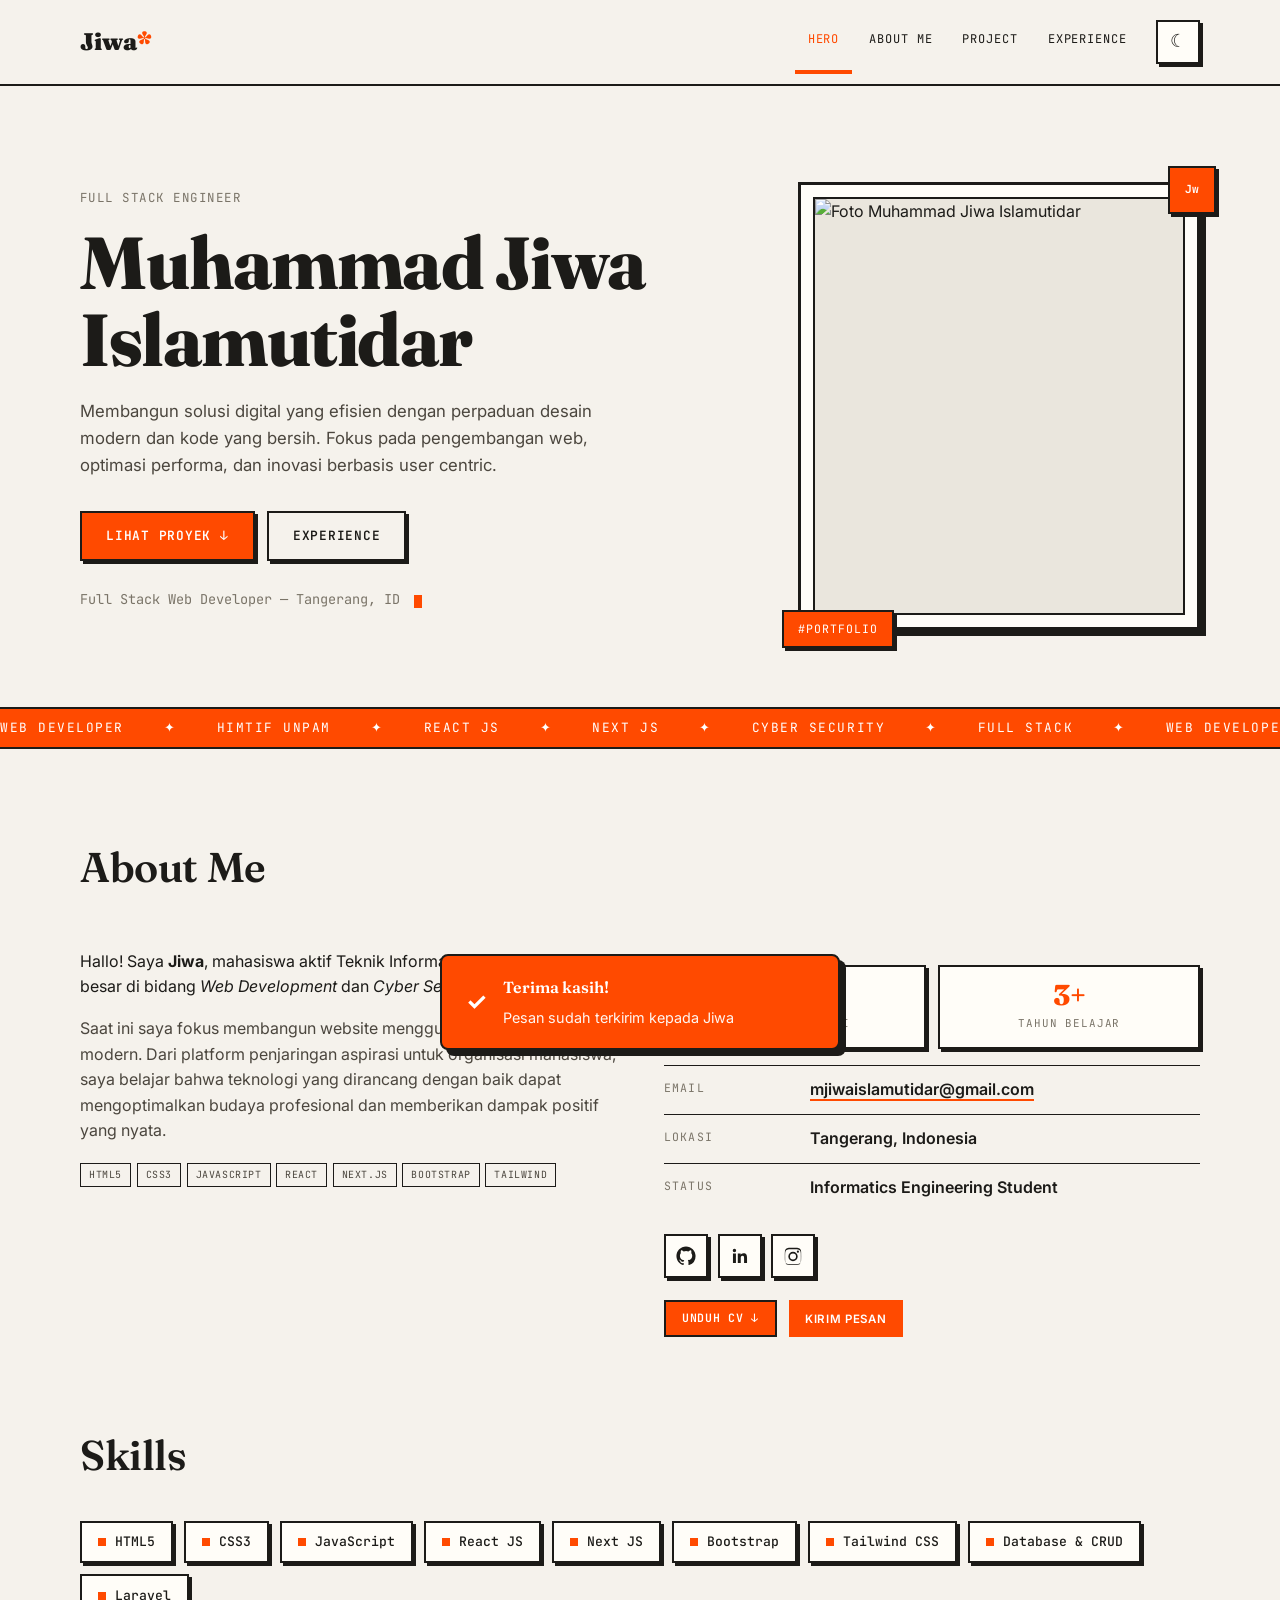
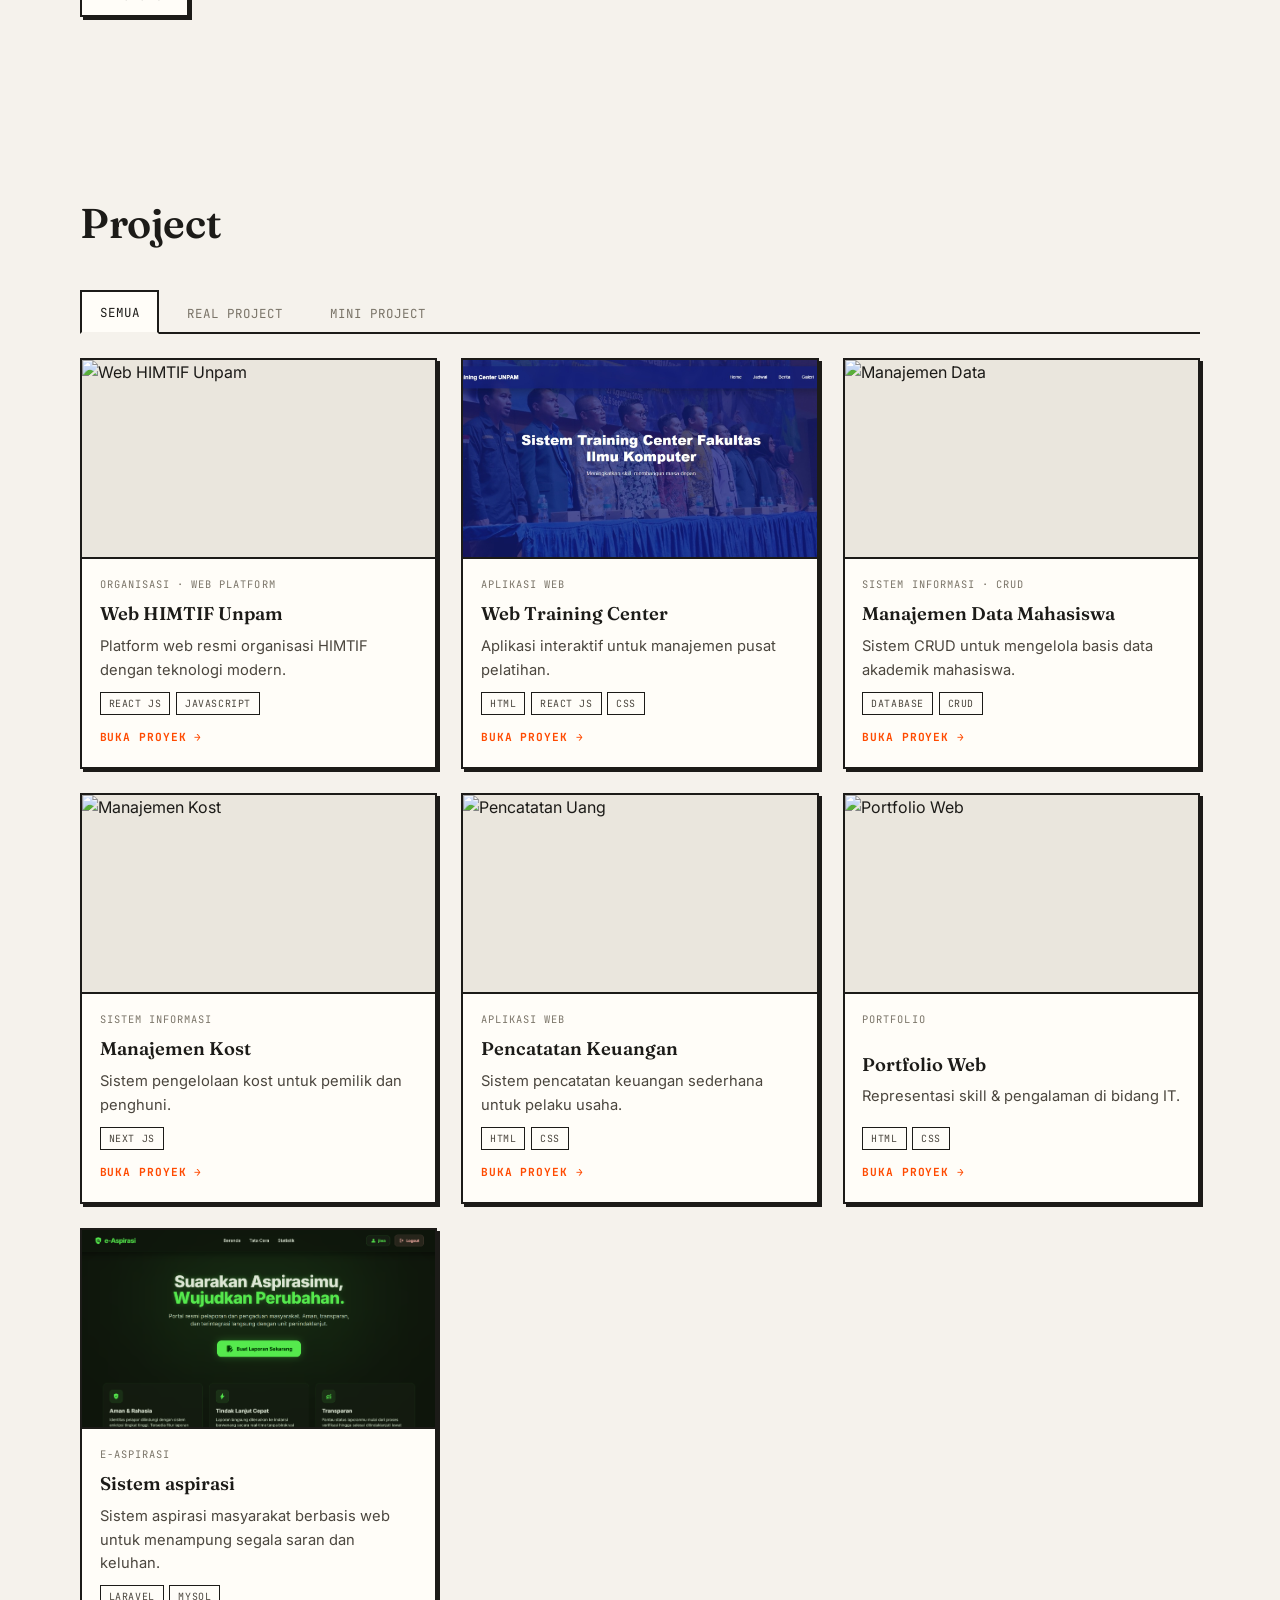
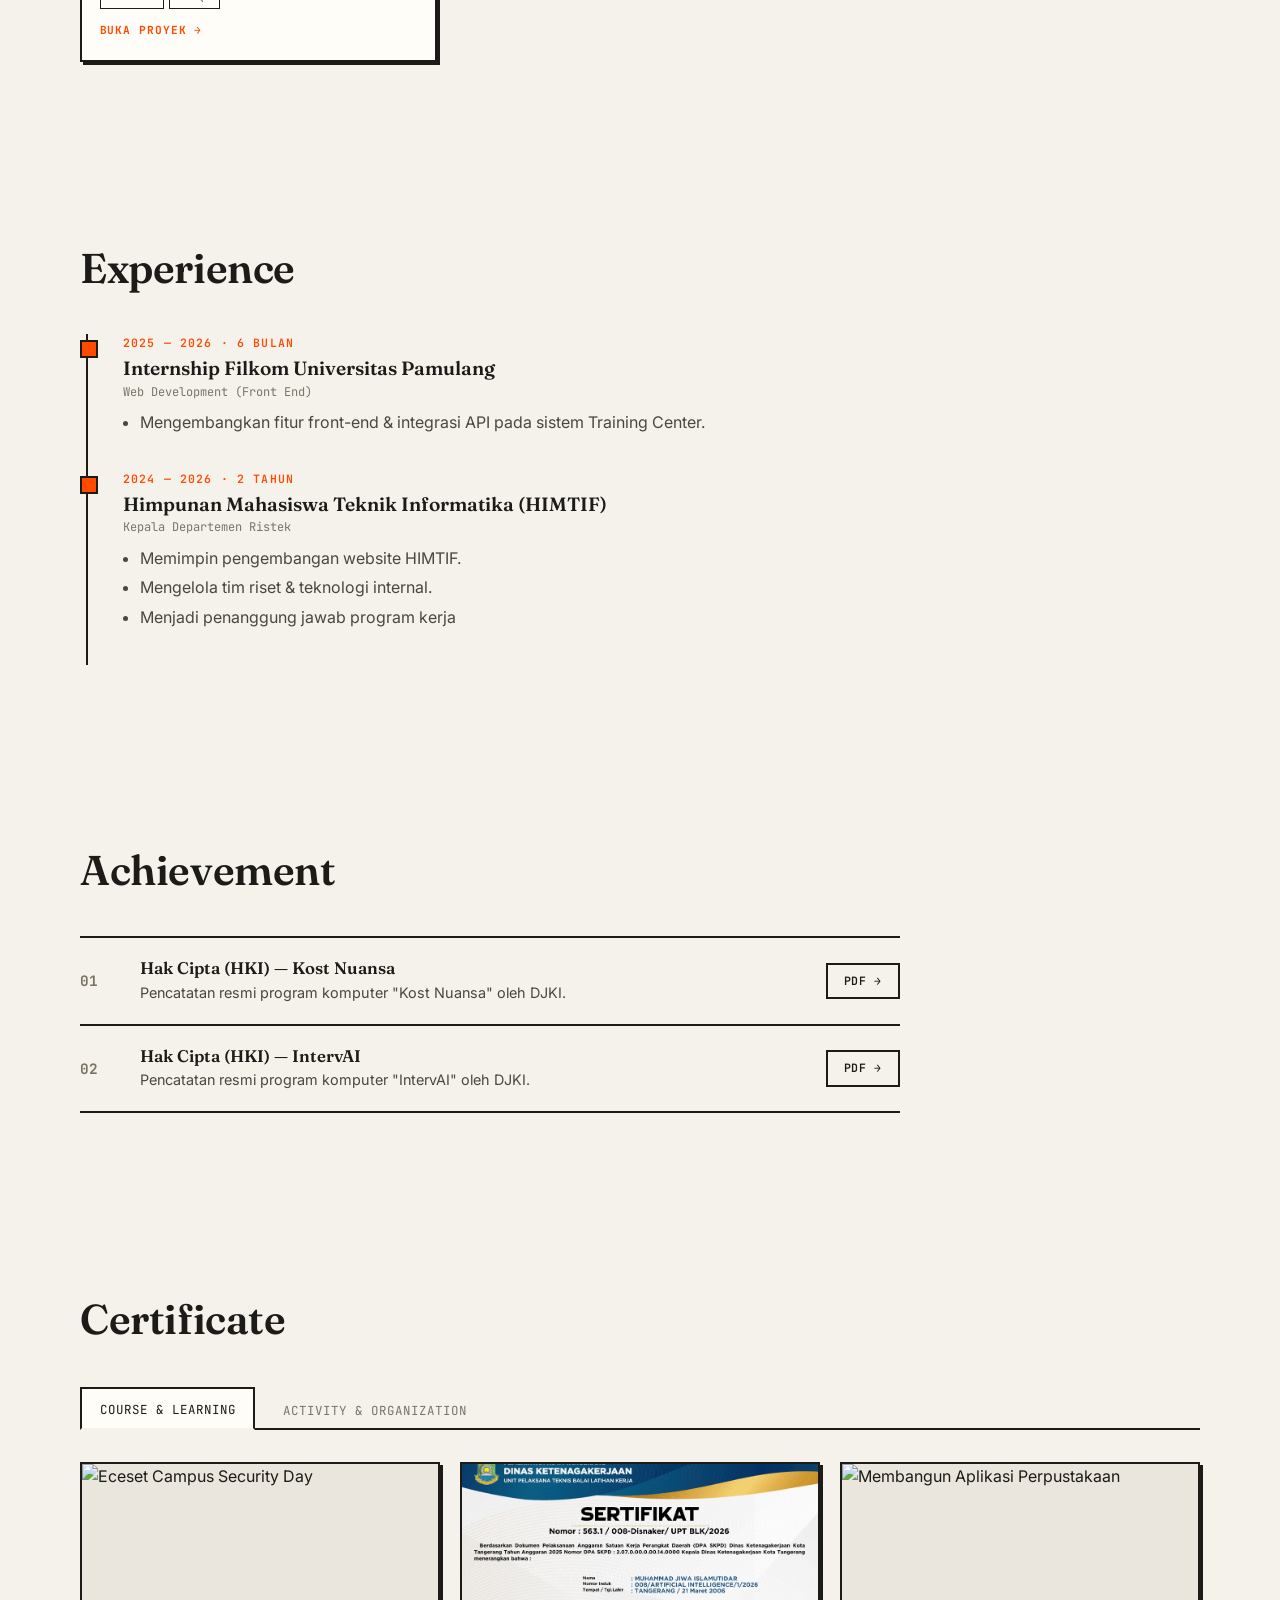
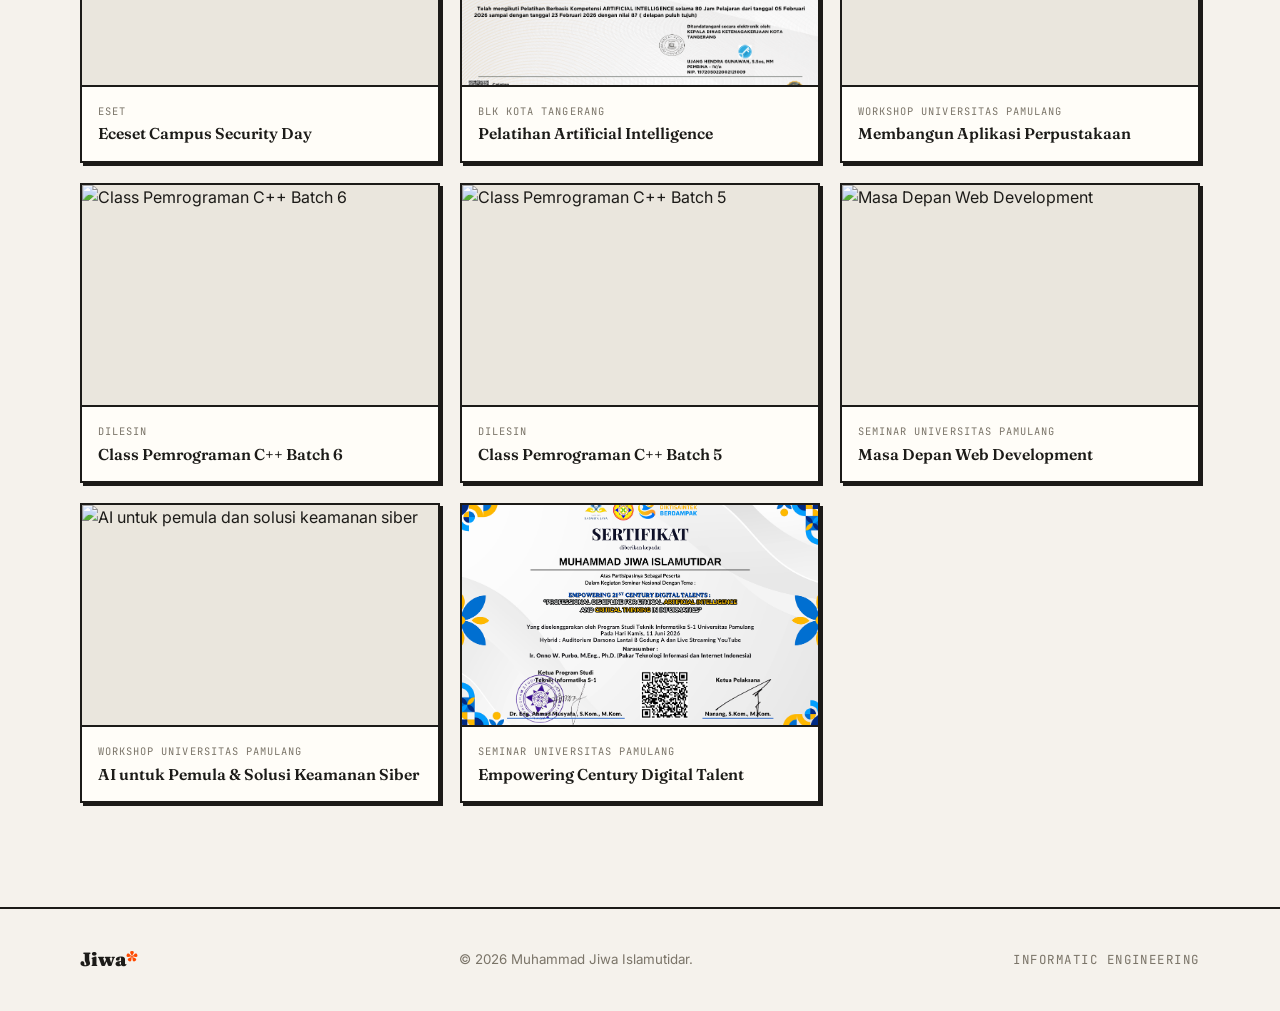
==== commit b2b8b90a: "update" ====
--- a/index.html
+++ b/index.html
@@ -194,9 +194,15 @@
         <h2 class="section-title">Project</h2>
       </div>
 
+      <div class="tabs" role="tablist" style="margin-bottom:1.5rem;">
+        <button class="tab-btn active" data-filter="all" role="tab" aria-selected="true">Semua</button>
+        <button class="tab-btn" data-filter="real" role="tab" aria-selected="false">Real Project</button>
+        <button class="tab-btn" data-filter="mini" role="tab" aria-selected="false">Mini Project</button>
+      </div>
+
       <div class="grid-projects">
         <!-- Proyek 1 -->
-        <article class="project-card reveal">
+        <article class="project-card reveal" data-category="real">
           <div class="thumb"><img src="images/himtif.png" alt="Web HIMTIF Unpam" loading="lazy"></div>
           <div class="body">
             <p class="meta">Organisasi · Web Platform</p>
@@ -210,7 +216,7 @@
         </article>
 
         <!-- Proyek 2 -->
-        <article class="project-card reveal">
+        <article class="project-card reveal" data-category="real">
           <div class="thumb"><img src="images/training.png" alt="Web Training Center" loading="lazy"></div>
           <div class="body">
             <p class="meta">Aplikasi Web</p>
@@ -224,7 +230,7 @@
         </article>
 
         <!-- Proyek 3 -->
-        <article class="project-card reveal">
+        <article class="project-card reveal" data-category="mini">
           <div class="thumb"><img src="images/MANAJEMEN DATA.png" alt="Manajemen Data" loading="lazy"></div>
           <div class="body">
             <p class="meta">Sistem Informasi · CRUD</p>
@@ -238,7 +244,7 @@
         </article>
 
         <!-- Proyek 4 -->
-        <article class="project-card reveal">
+        <article class="project-card reveal" data-category="mini">
           <div class="thumb"><img src="images/manajemen kost.png" alt="Manajemen Kost" loading="lazy"></div>
           <div class="body">
             <p class="meta">Sistem Informasi</p>
@@ -252,7 +258,7 @@
         </article>
 
         <!-- Proyek 5 -->
-        <article class="project-card reveal">
+        <article class="project-card reveal" data-category="mini">
           <div class="thumb"><img src="images/manajemen keuangan.png" alt="Pencatatan Uang" loading="lazy"></div>
           <div class="body">
             <p class="meta">Aplikasi Web</p>
@@ -266,7 +272,7 @@
         </article>
 
         <!-- Proyek 6 -->
-        <article class="project-card reveal">
+        <article class="project-card reveal" data-category="mini">
           <div class="thumb"><img src="images/portofolio.png" alt="Portfolio Web" loading="lazy"></div>
           <div class="body">
             <p class="meta">Portfolio</p>
@@ -279,8 +285,8 @@
           </div>
         </article>
 
-        <!-- proyek 7-->>
-        <article class="project-card reveal">
+        <!-- proyek 7-->
+        <article class="project-card reveal" data-category="mini">
           <div class="thumb"><img src="images/aspirasi.png" alt="Portfolio Web" loading="lazy"></div>
           <div class="body">
             <p class="meta">e-aspirasi</p>
@@ -699,8 +705,29 @@
     }, { threshold: 0.08 });
     document.querySelectorAll('.reveal').forEach((el) => revealObs.observe(el));
 
+    // ---------- TABS (Projects Filter) ----------
+    const projectTabBtns = document.querySelectorAll('#projects .tab-btn');
+    const projectCards = document.querySelectorAll('.project-card');
+
+    projectTabBtns.forEach((btn) => {
+      btn.addEventListener('click', () => {
+        projectTabBtns.forEach((b) => {
+          b.classList.remove('active');
+          b.setAttribute('aria-selected', 'false');
+        });
+        btn.classList.add('active');
+        btn.setAttribute('aria-selected', 'true');
+
+        const filter = btn.dataset.filter;
+        projectCards.forEach((card) => {
+          const match = filter === 'all' || card.dataset.category === filter;
+          card.style.display = match ? '' : 'none';
+        });
+      });
+    });
+
     // ---------- TABS (Certificates) ----------
-    const tabBtns = document.querySelectorAll('.tab-btn');
+    const tabBtns = document.querySelectorAll('#certificate .tab-btn');
     tabBtns.forEach((btn) => {
       btn.addEventListener('click', () => {
         tabBtns.forEach((b) => { b.classList.remove('active'); b.setAttribute('aria-selected', 'false'); });
@@ -757,5 +784,4 @@
 </div>
 
 </body>
-</html>
-
+</html>
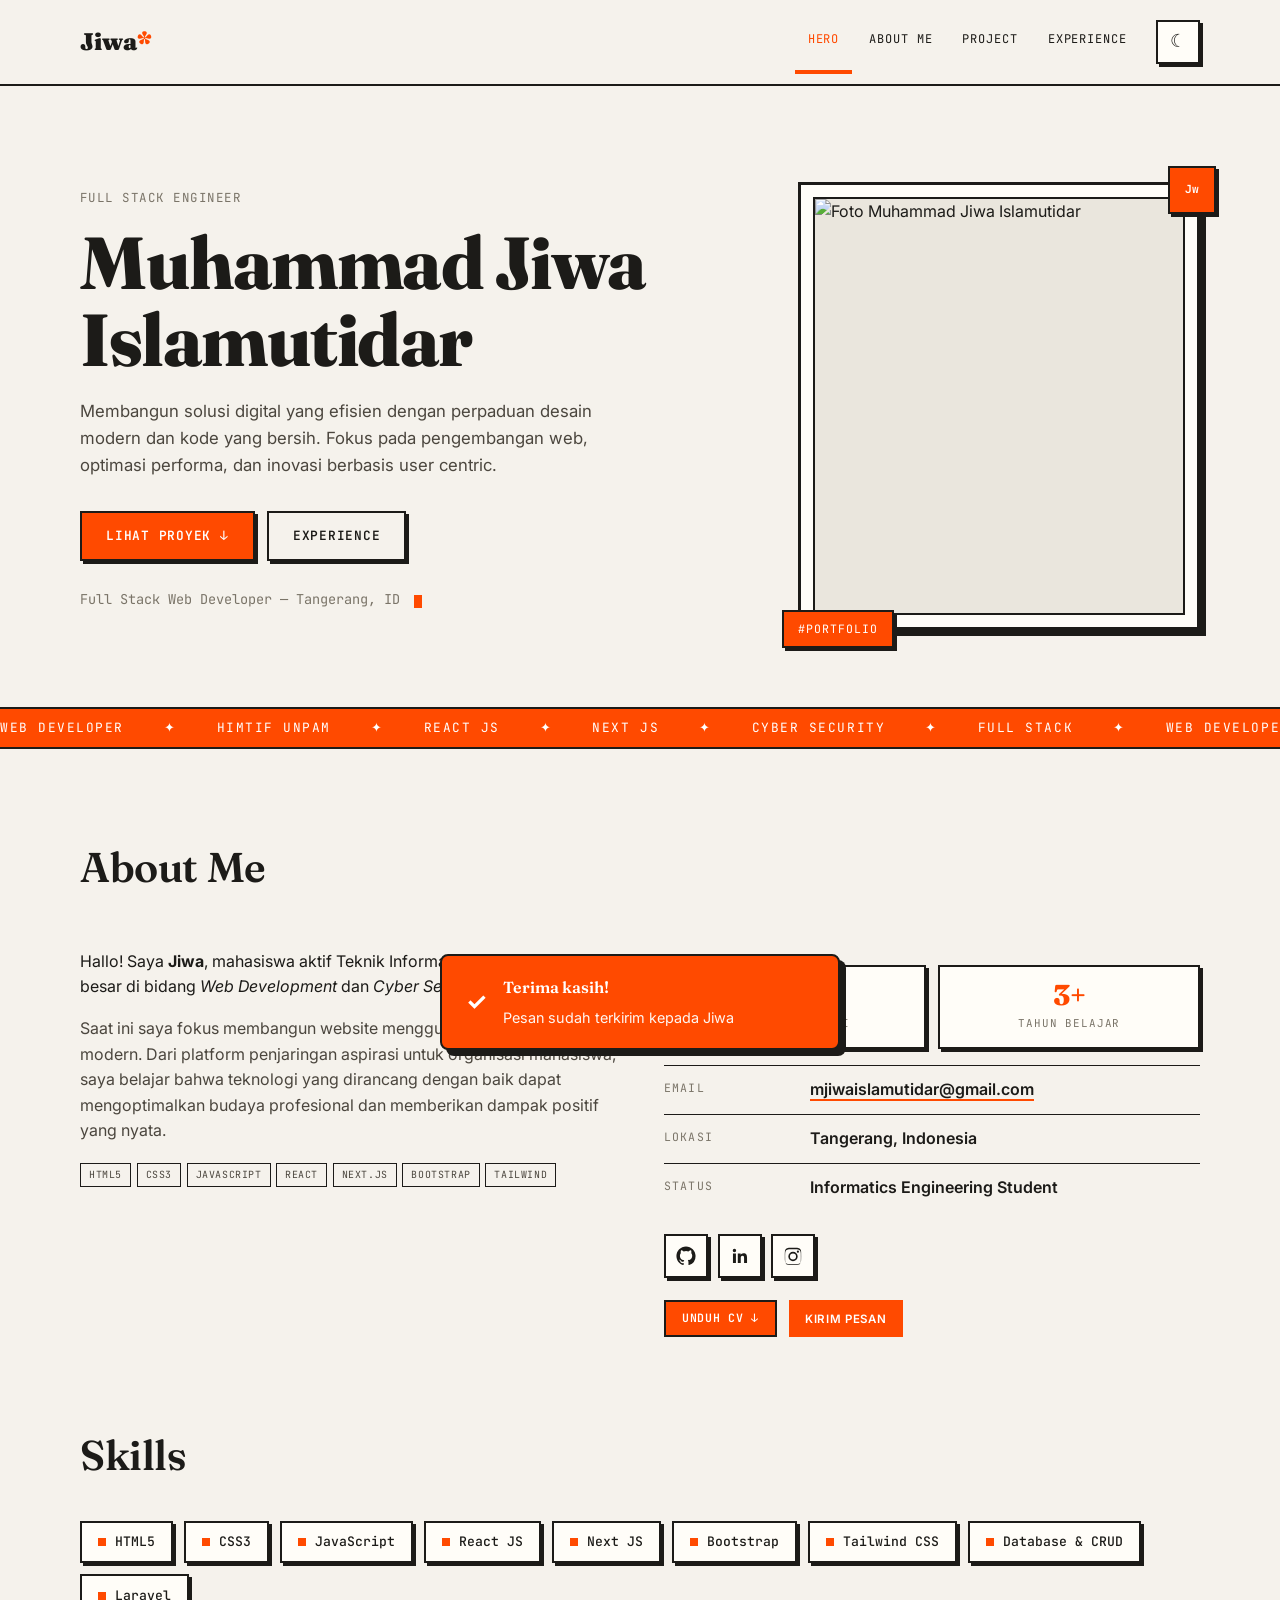
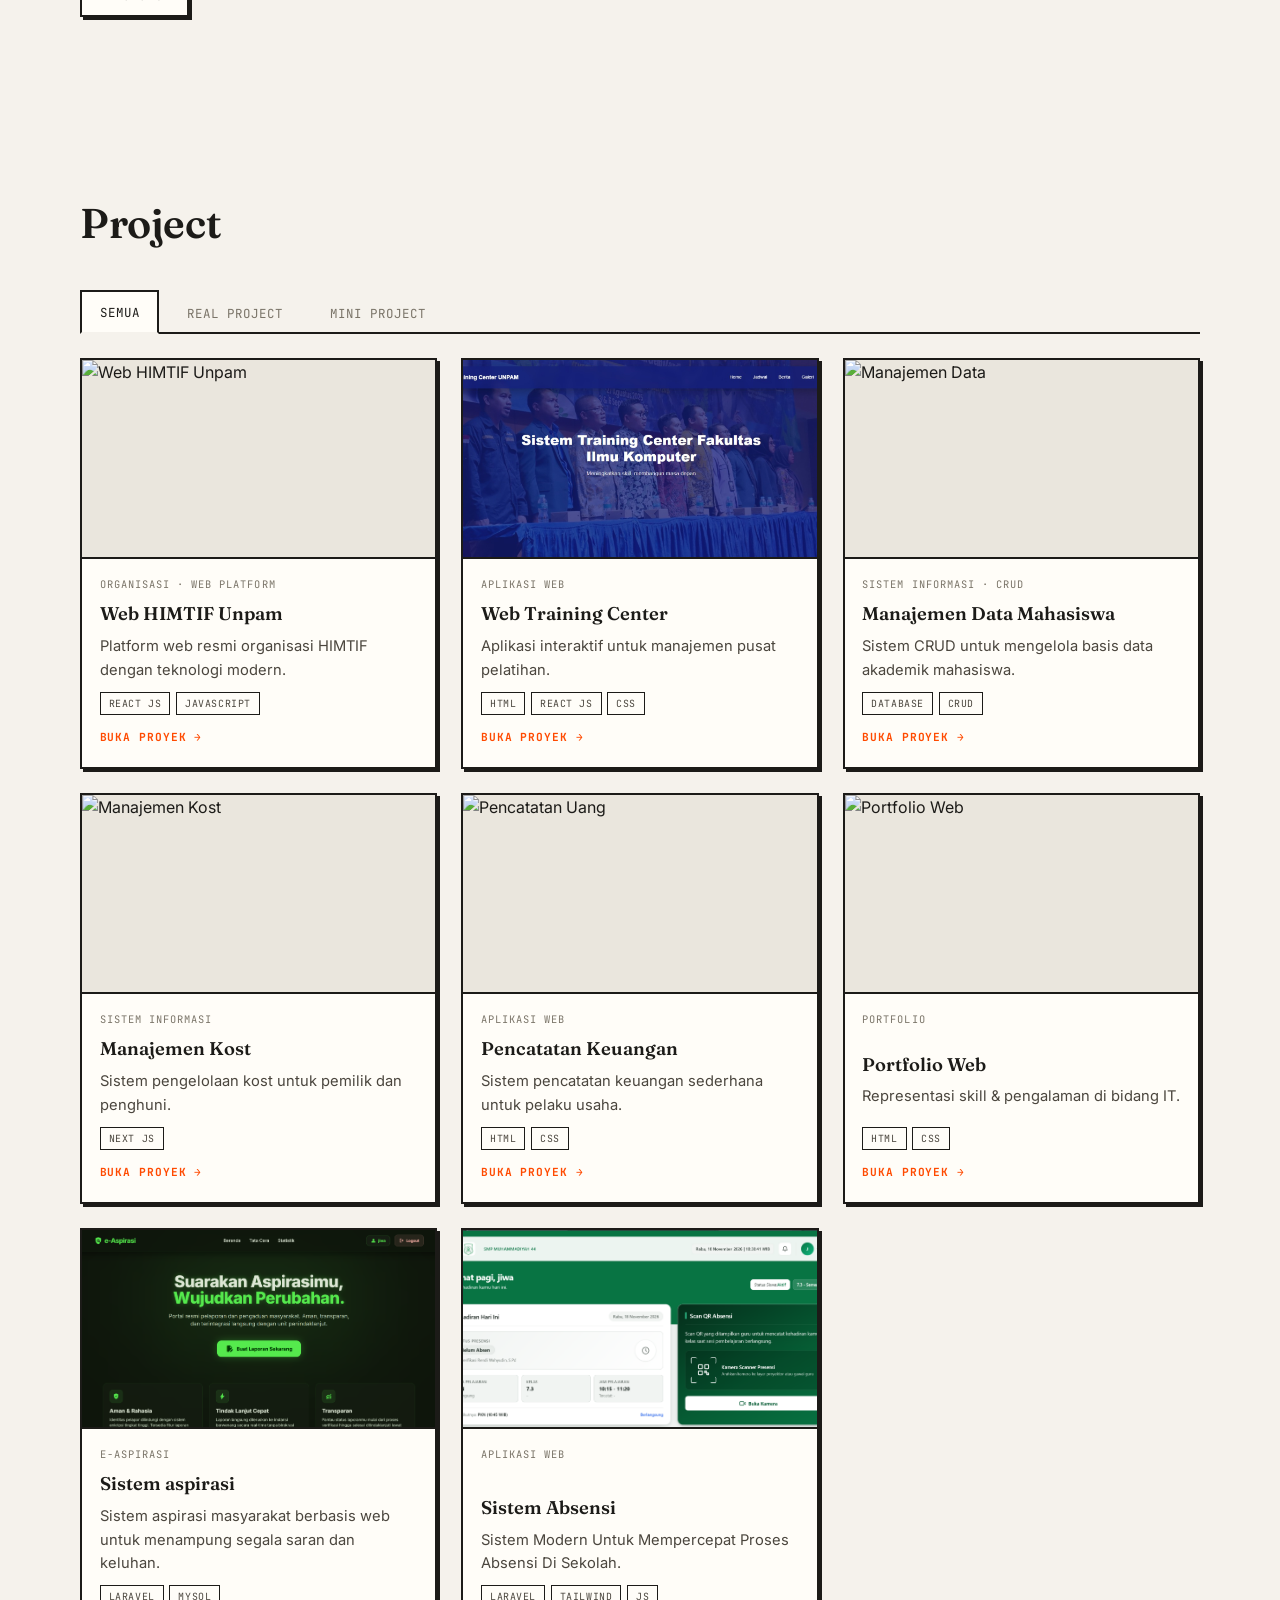
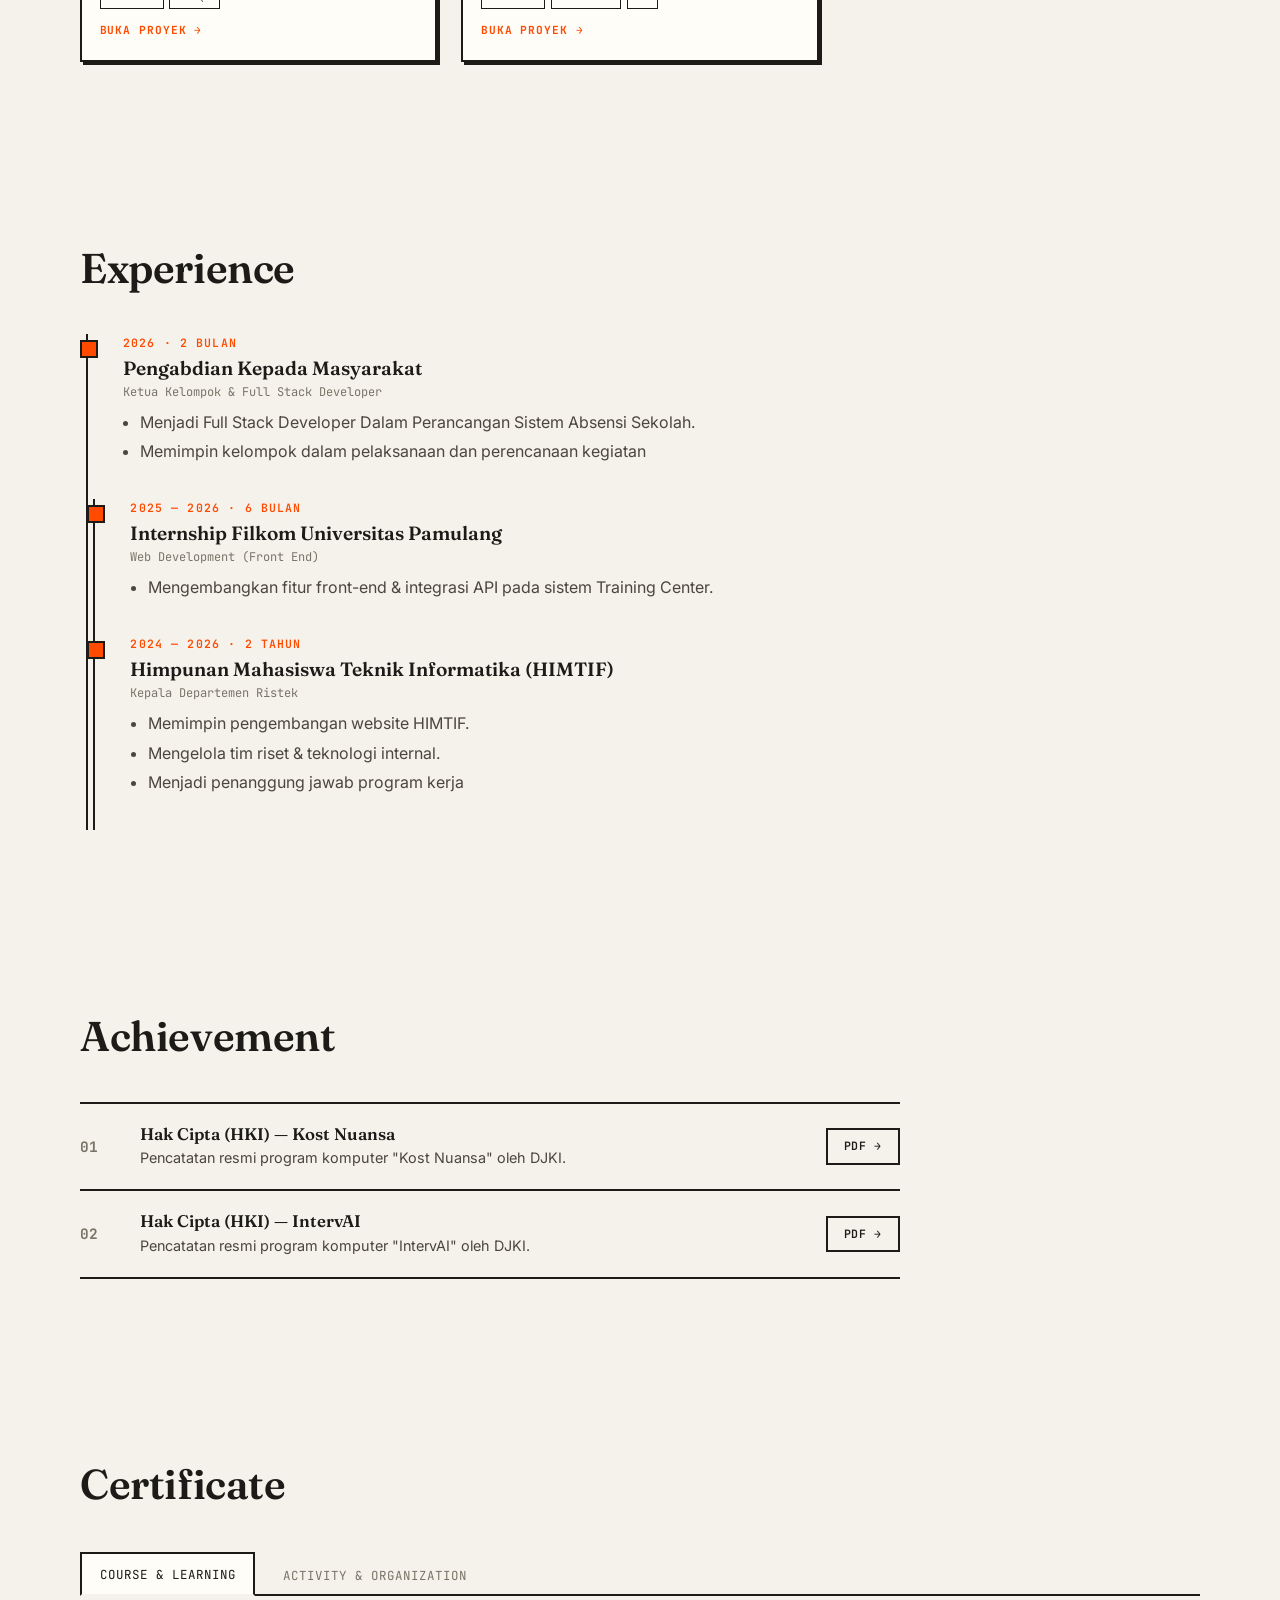
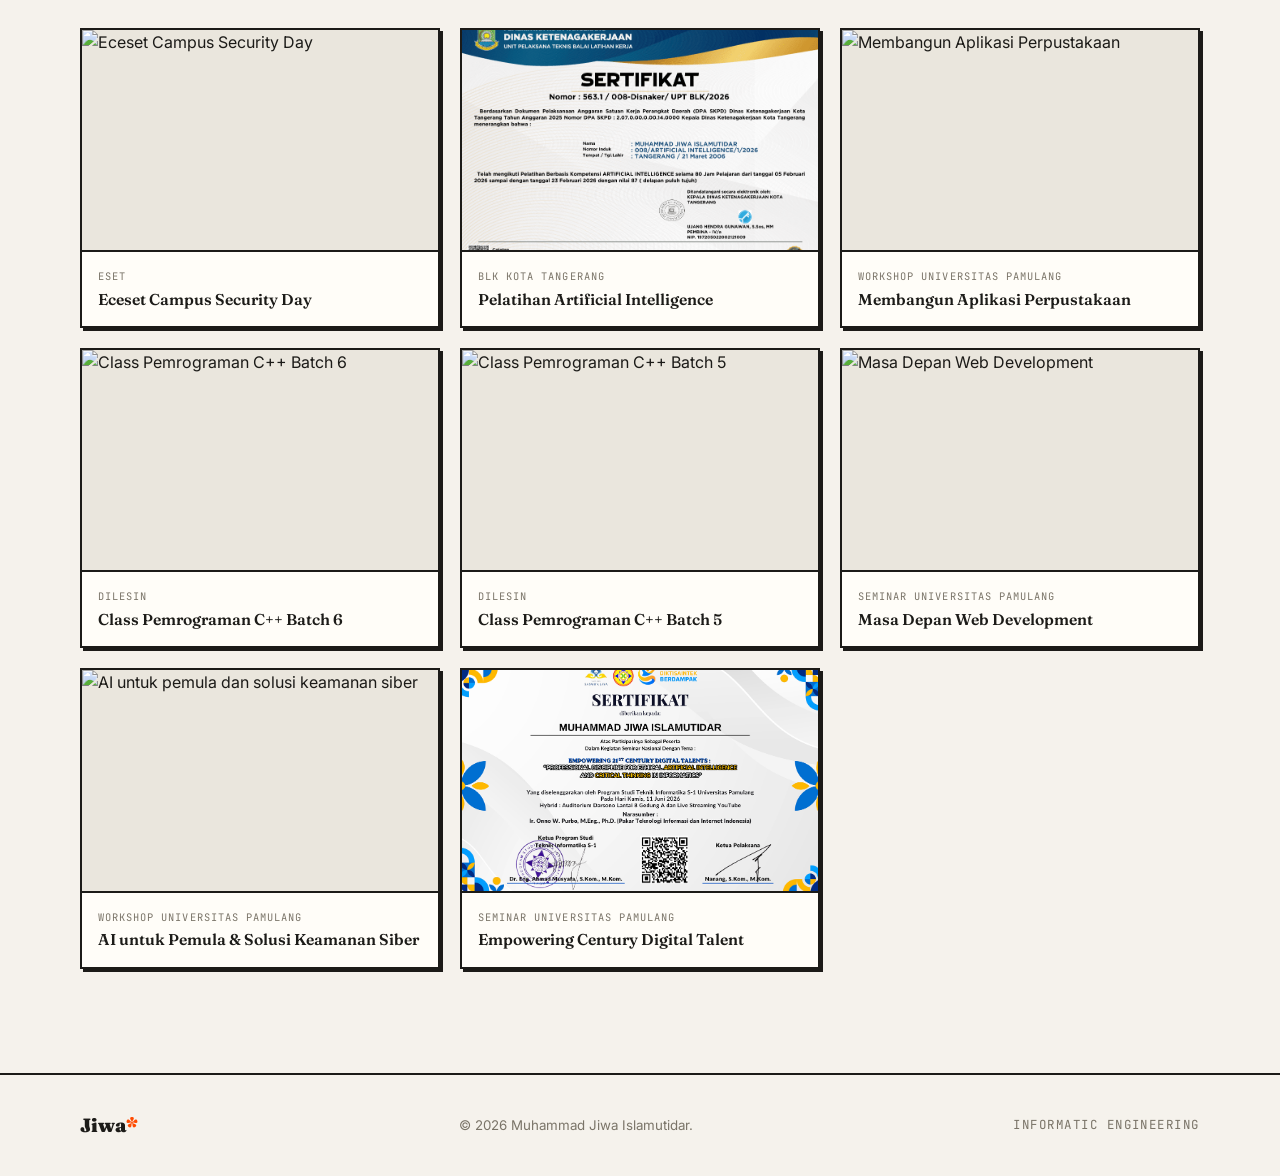
==== commit 2a7307b1: "update" ====
--- a/index.html
+++ b/index.html
@@ -298,6 +298,20 @@
             </div>
           </div>
         </article>
+
+        <!--projek 8-->
+        <article class="project-card reveal" data-category="real">
+          <div class="thumb"><img src="images/siabsen.png" alt="Web Training Center" loading="lazy"></div>
+          <div class="body">
+            <p class="meta">Aplikasi Web</p>
+            <h3>Sistem Absensi</h3>
+            <p>Sistem Modern Untuk Mempercepat Proses Absensi Di Sekolah.</p>
+            <div class="chips"><span>Laravel</span><span>Tailwind</span><span>Js</span></div>
+            <div class="foot">
+              <a class="go-link" href="javascript:void(0)" onclick="openModal('images/siabsen.png')">Buka Proyek →</a>
+            </div>
+          </div>
+        </article>
       </div>
     </div>
   </section>
@@ -308,6 +322,17 @@
       <div class="section-head">
         <h2 class="section-title">Experience</h2>
       </div>
+
+      <div class="timeline reveal" style="max-width:720px;">
+        <div class="timeline-item">
+          <p class="when">2026 · 2 Bulan</p>
+          <h3>Pengabdian Kepada Masyarakat</h3>
+          <p class="role">Ketua Kelompok & Full Stack Developer</p>
+          <ul>
+            <li>Menjadi Full Stack Developer Dalam Perancangan Sistem Absensi Sekolah.</li>
+            <li>Memimpin kelompok dalam pelaksanaan dan perencanaan kegiatan</li>
+          </ul>
+        </div>
 
       <div class="timeline reveal" style="max-width:720px;">
         <div class="timeline-item">
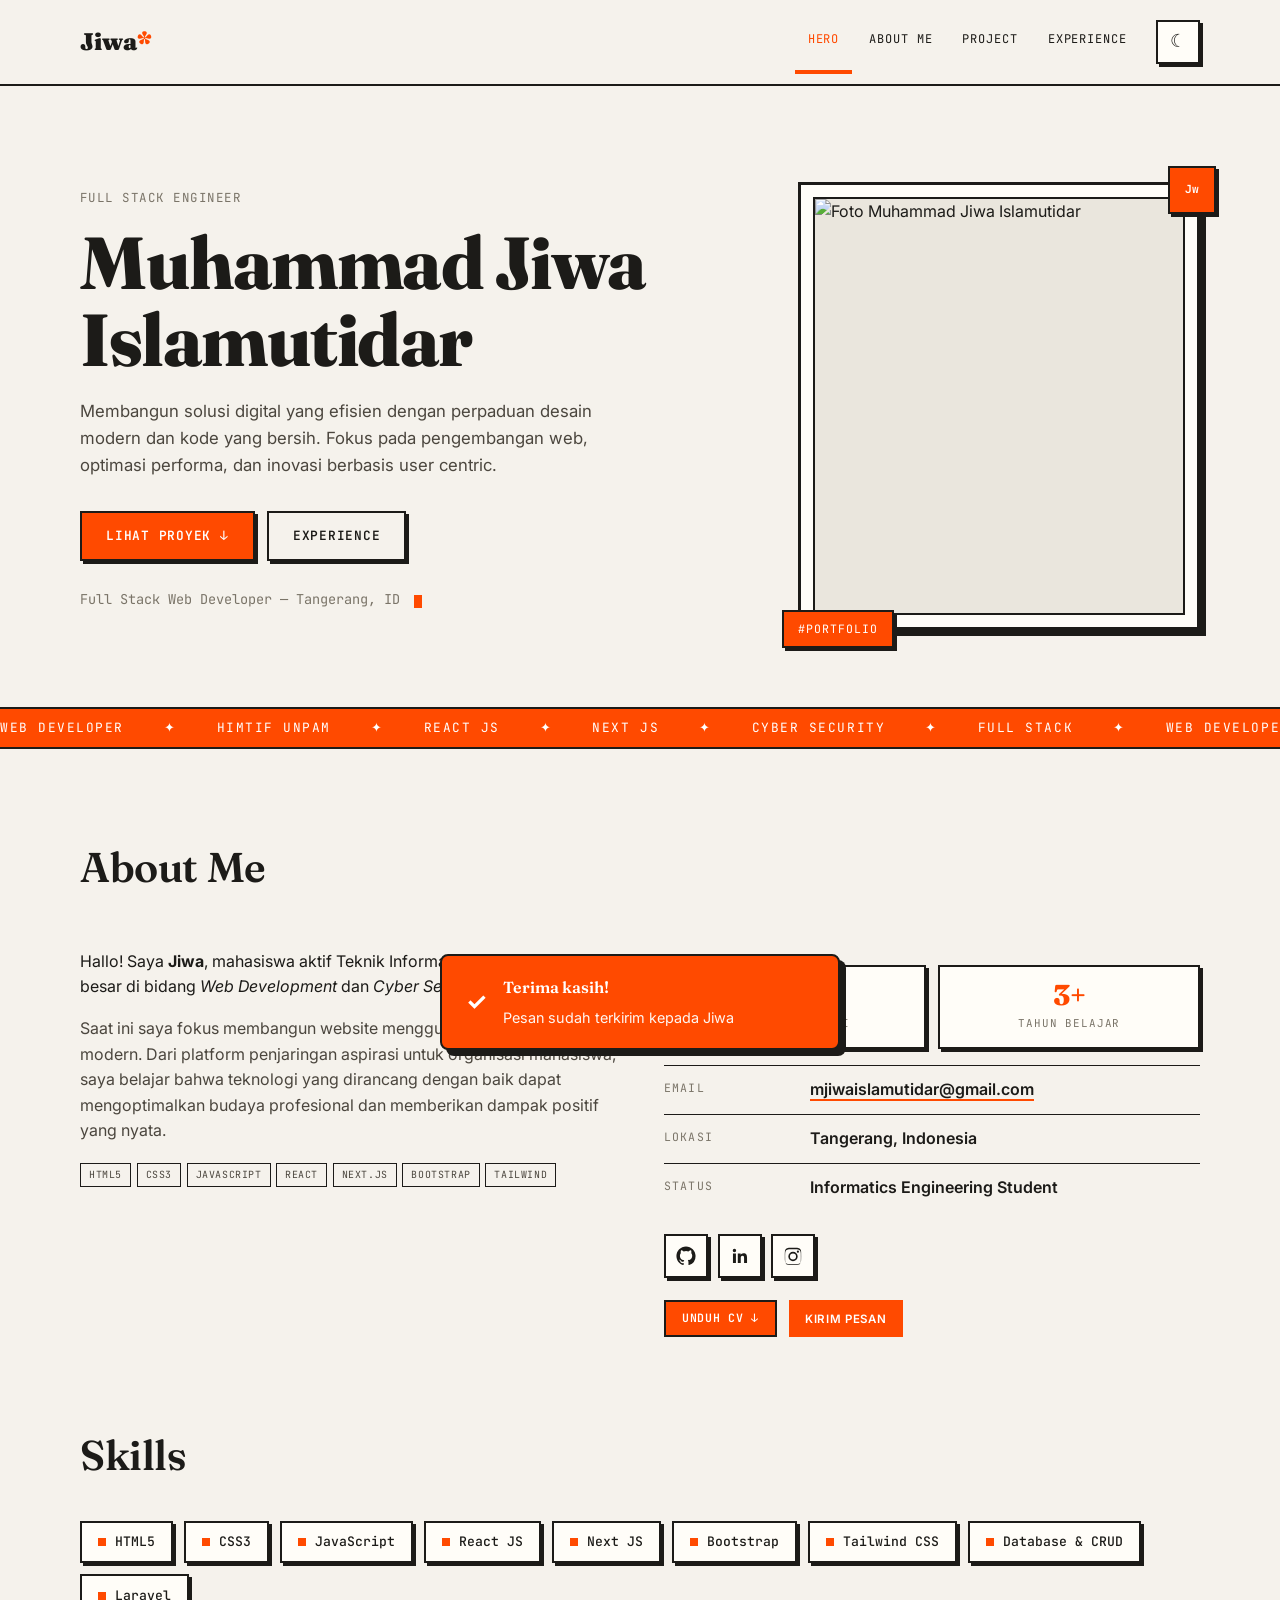
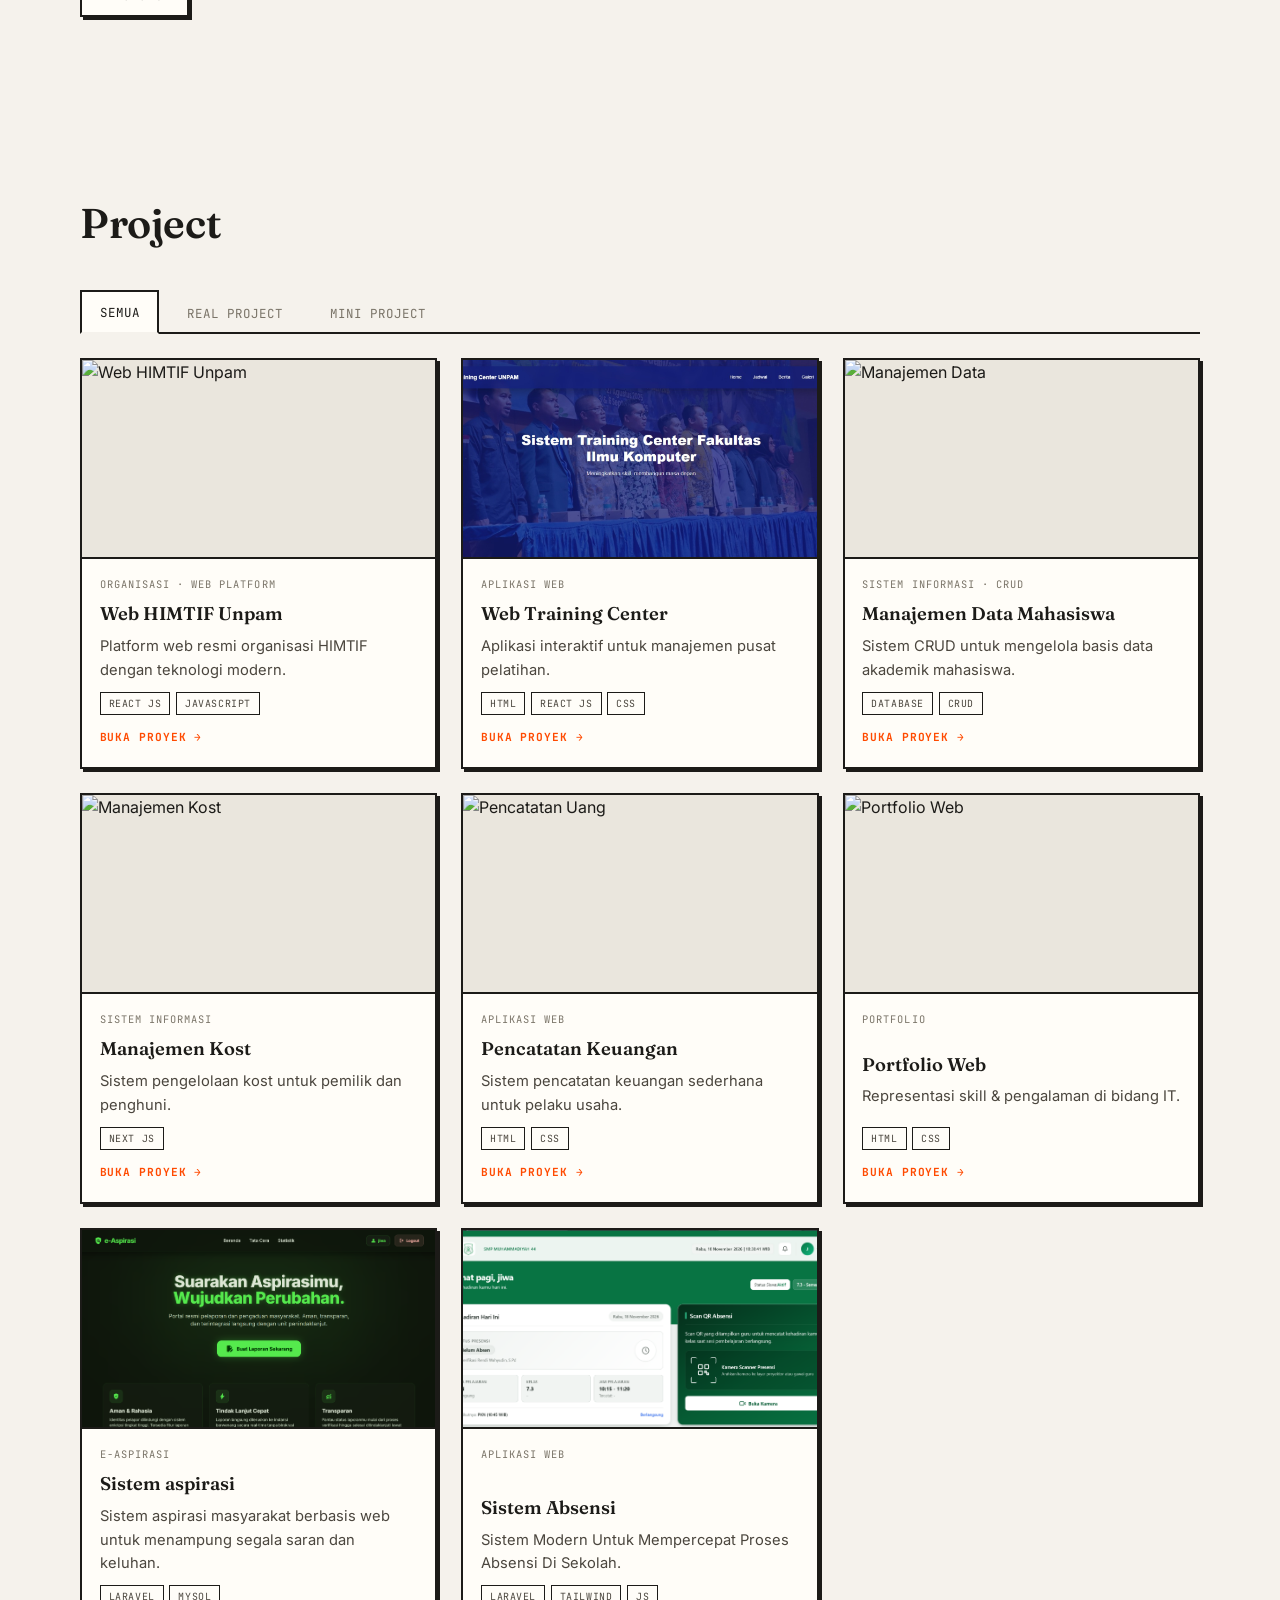
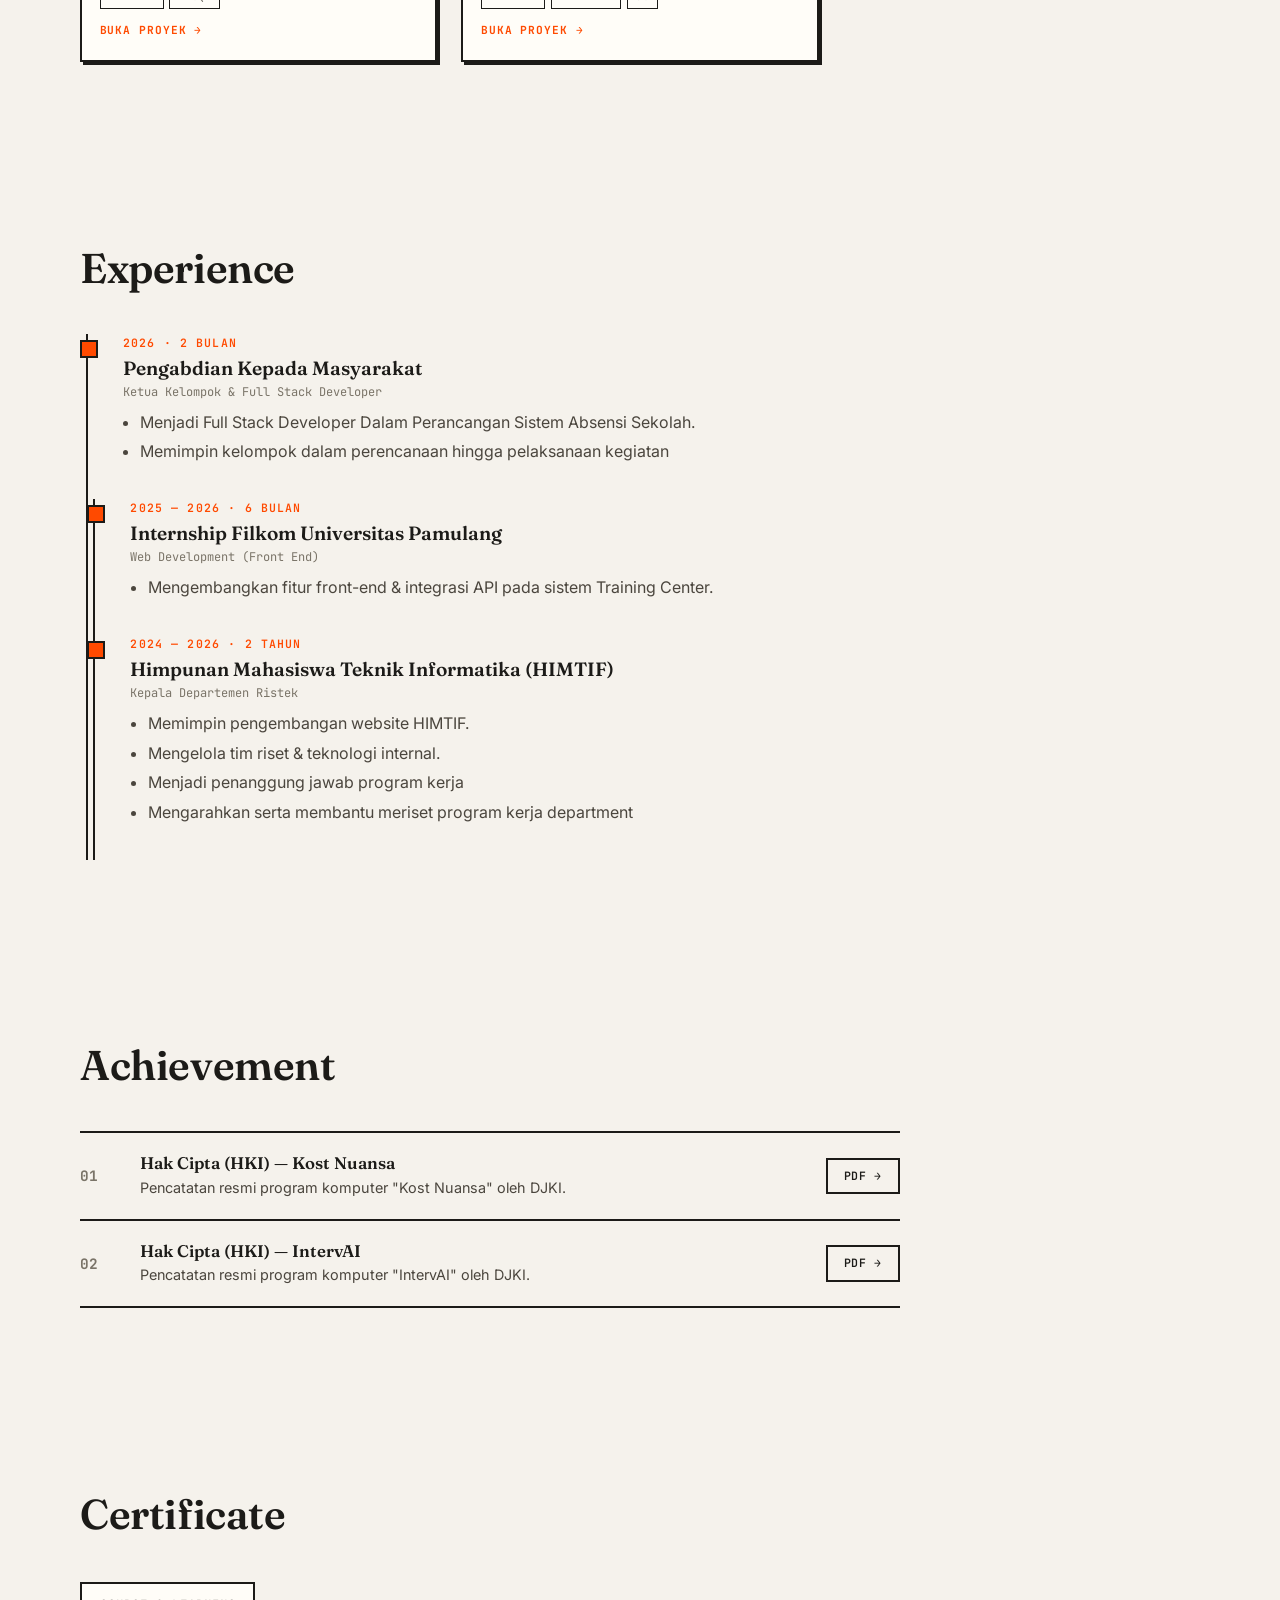
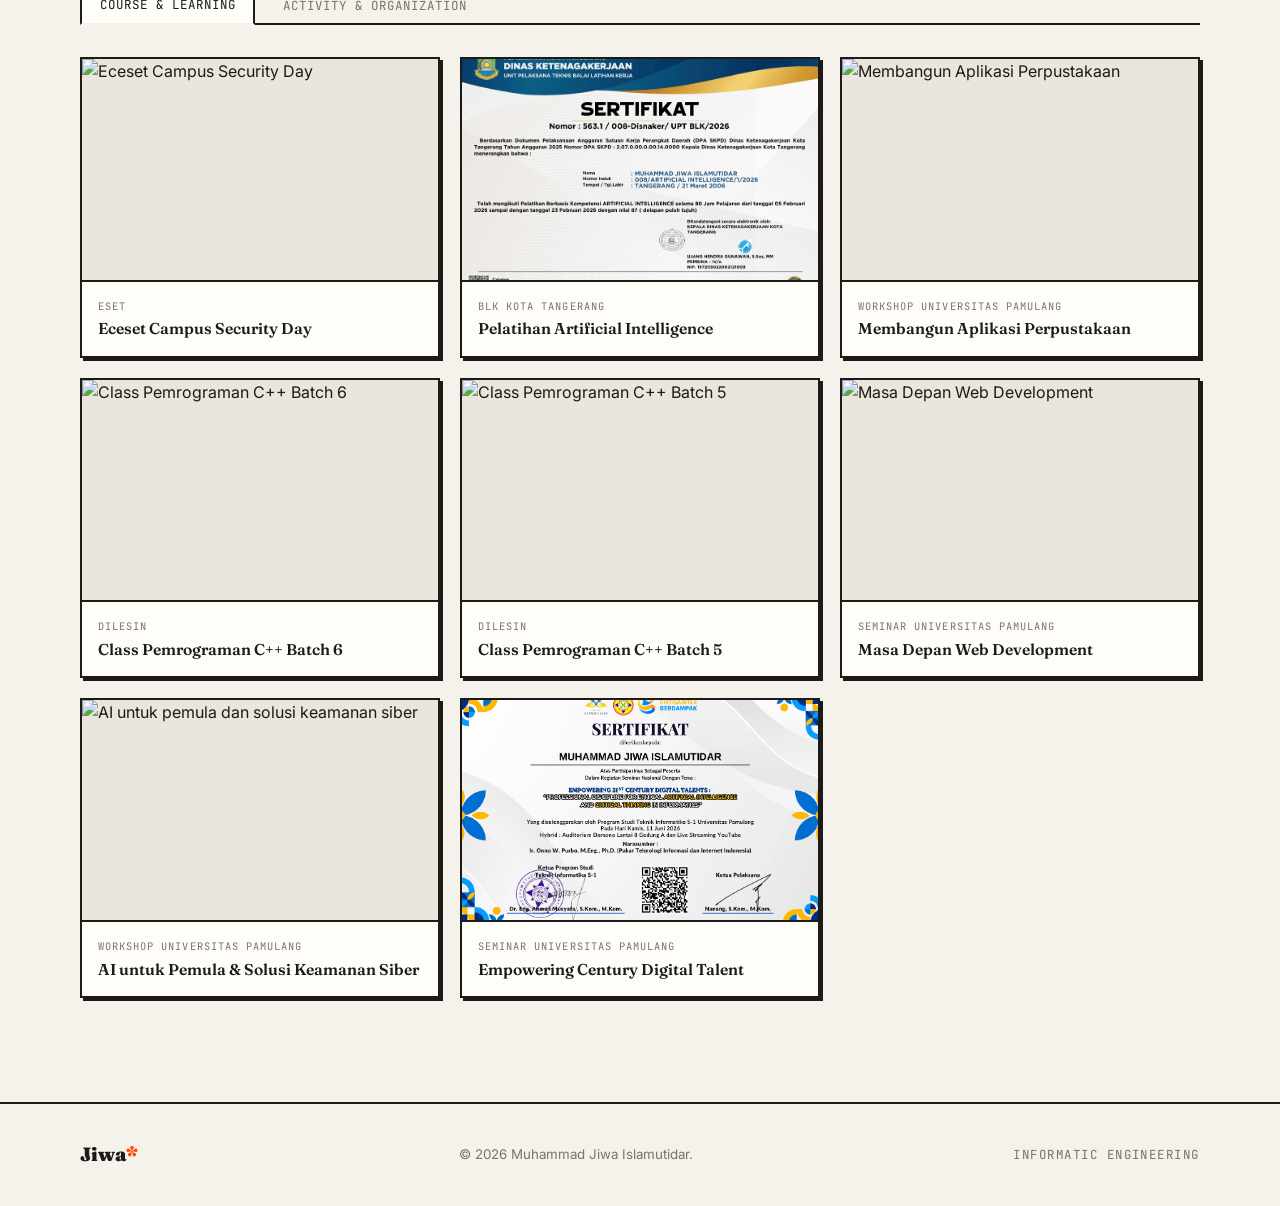
==== commit 7c236d9b: "update lagi" ====
--- a/index.html
+++ b/index.html
@@ -330,7 +330,7 @@
           <p class="role">Ketua Kelompok & Full Stack Developer</p>
           <ul>
             <li>Menjadi Full Stack Developer Dalam Perancangan Sistem Absensi Sekolah.</li>
-            <li>Memimpin kelompok dalam pelaksanaan dan perencanaan kegiatan</li>
+            <li>Memimpin kelompok dalam perencanaan hingga pelaksanaan kegiatan</li>
           </ul>
         </div>
 
@@ -352,6 +352,7 @@
             <li>Memimpin pengembangan website HIMTIF.</li>
             <li>Mengelola tim riset & teknologi internal.</li>
             <li>Menjadi penanggung jawab program kerja</li>
+            <li>Mengarahkan serta membantu meriset program kerja department</li>
           </ul>
         </div>
       </div>
@@ -496,6 +497,13 @@
             <div class="body">
               <span class="issuer">HIMTIF Universitas Pamulang</span>
               <h3>Panitia DNL 2025</h3>
+            </div>
+          </article>
+          <article class="cert-card reveal">
+            <div class="thumb"><img src="images/PJ Proker (1).png" alt="Panitia Webinar CyberShield" loading="lazy" class="zoomable"></div>
+            <div class="body">
+              <span class="issuer">HIMTIF Universitas Pamulang</span>
+              <h3>Panitia Webinar CyberShield</h3>
             </div>
           </article>
         </div>
